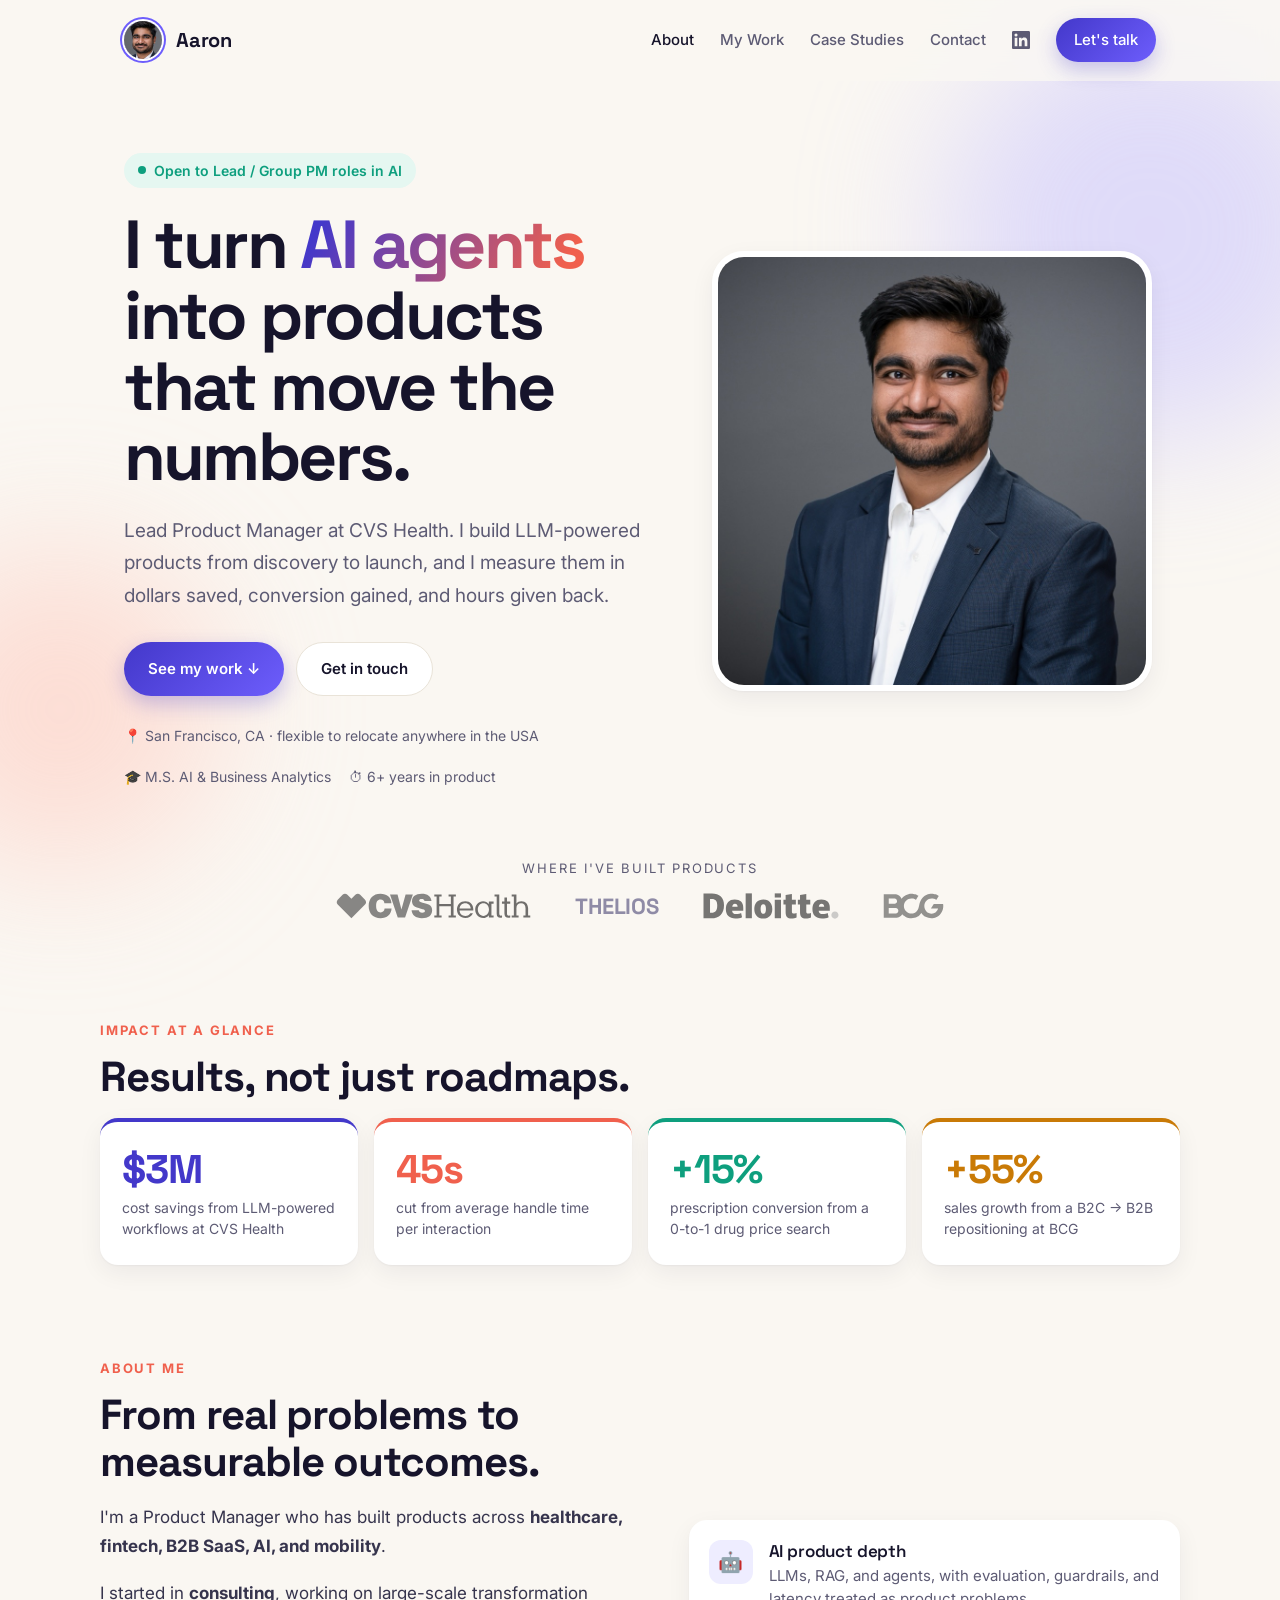
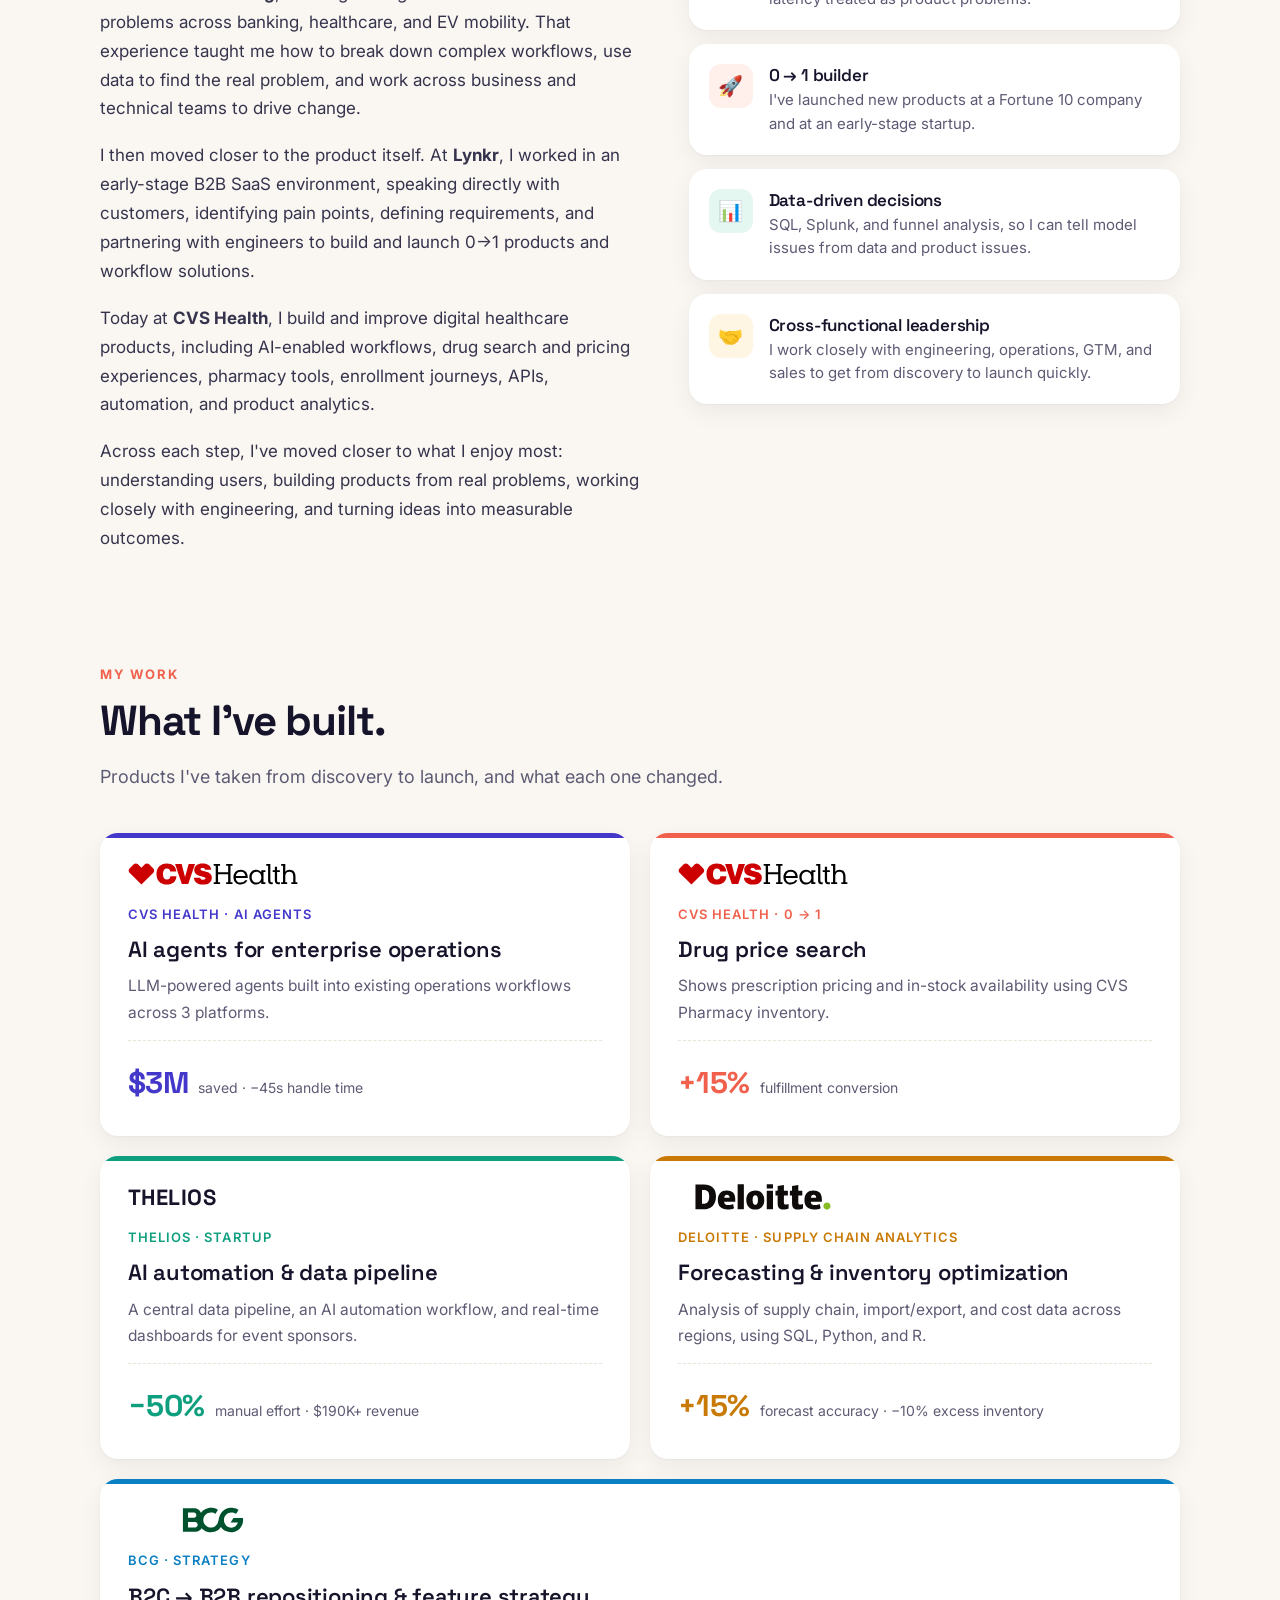
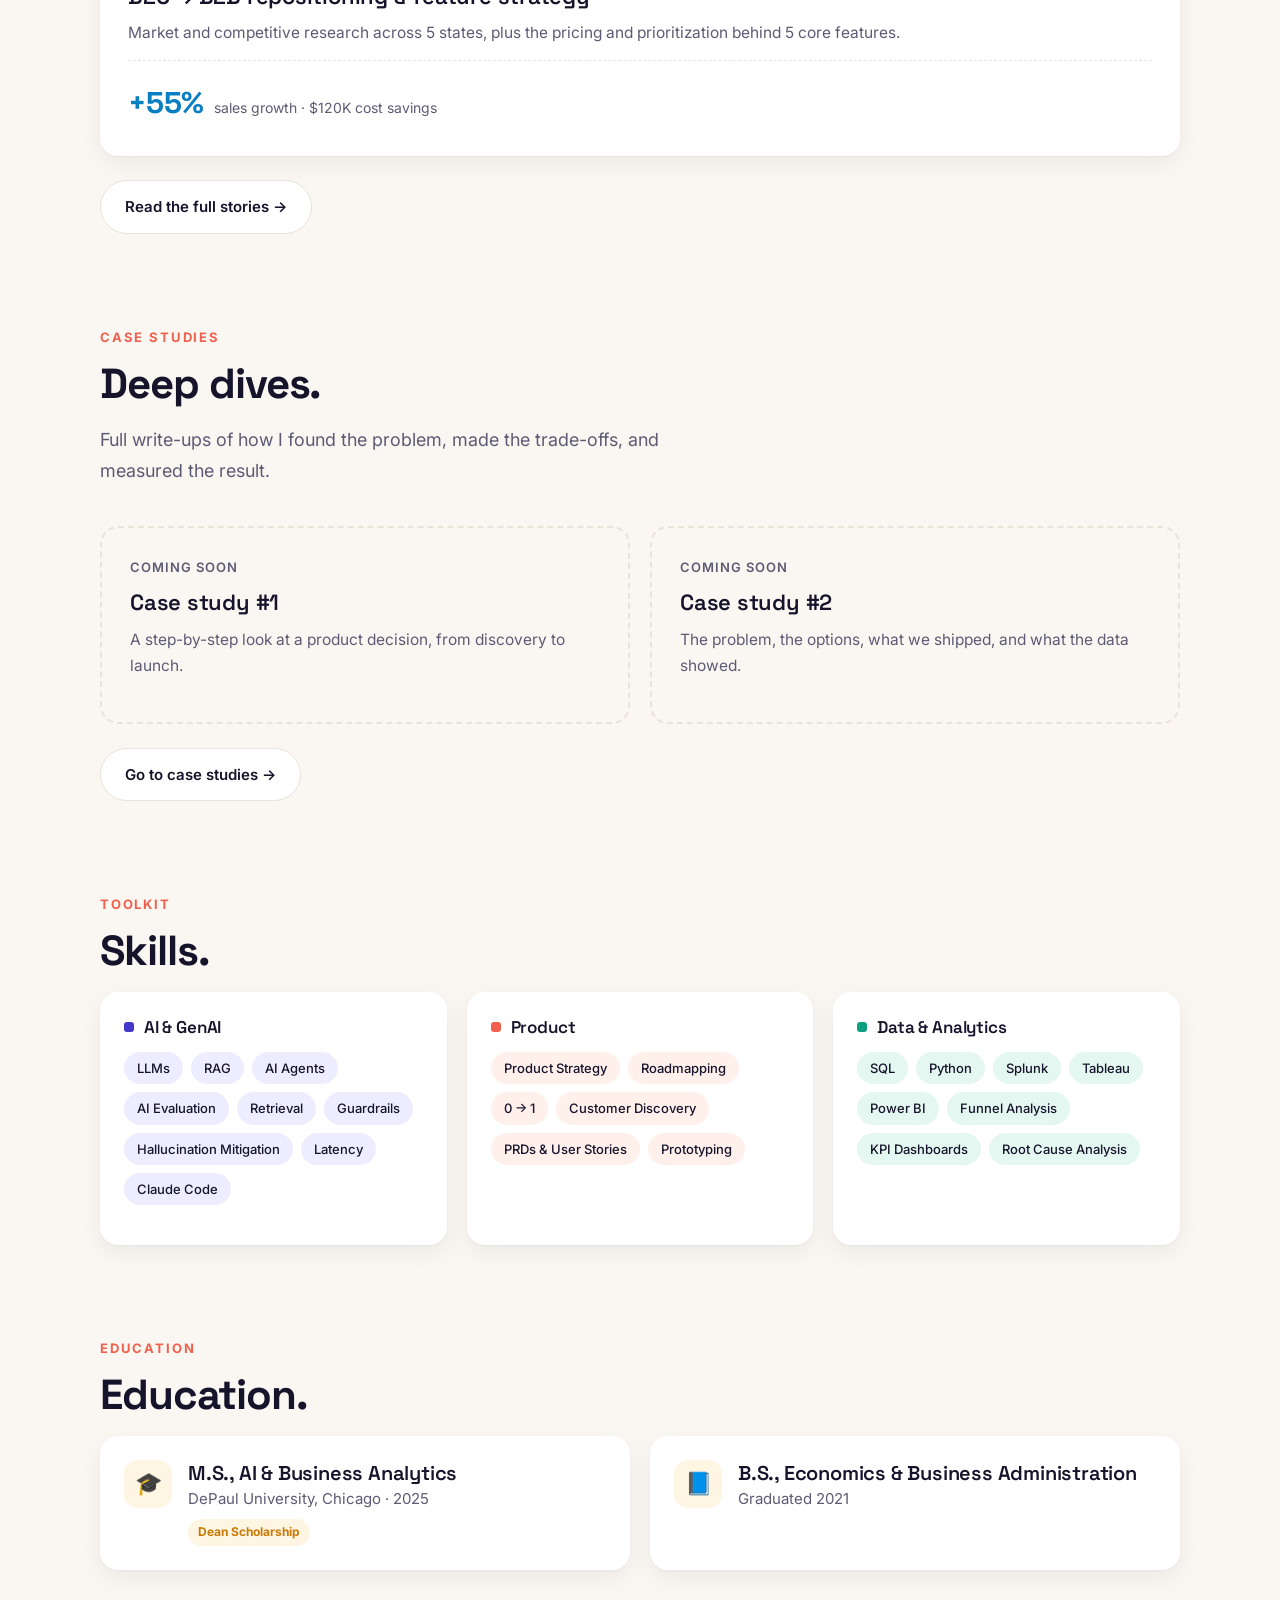
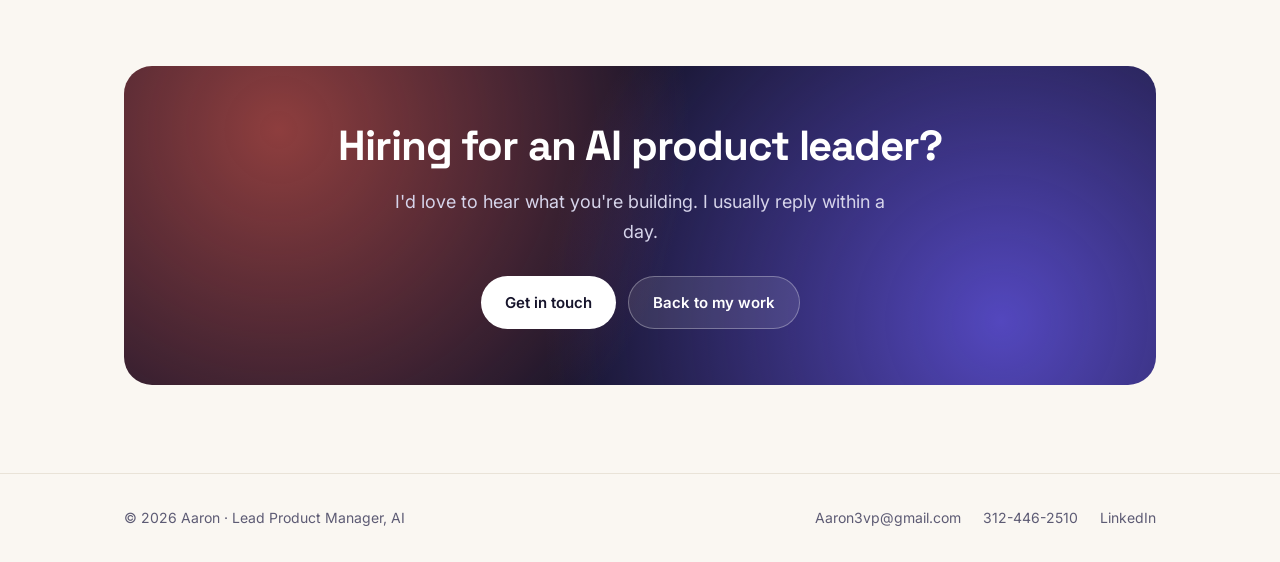
==== index.html @ fe3fab39 "Add product manager portfolio site Co-Authored-By: Claude Opus 5.5 <noreply@anthropic.com>" ====
<!doctype html>
<html lang="en">
<head>
  <meta charset="utf-8">
  <meta name="viewport" content="width=device-width, initial-scale=1">
  <title>Aaron — Lead Product Manager, AI</title>
  <meta name="description" content="Aaron — Lead Product Manager building AI agents and LLM-powered products. $3M saved, 0-to-1 launches across healthcare, fintech, B2B SaaS, AI, and mobility.">
  <link rel="preconnect" href="https://fonts.googleapis.com">
  <link href="https://fonts.googleapis.com/css2?family=Inter:wght@400;500;600;700&family=Space+Grotesk:wght@500;600;700&display=swap" rel="stylesheet">
  <link rel="stylesheet" href="style.css">
</head>
<body>
  <div id="header"></div>

  <main>
    <!-- Hero -->
    <section class="hero">
      <div class="wrap hero-grid">
        <div>
          <span class="badge"><span class="dot"></span>Open to Lead / Group PM roles in AI</span>
          <h1>I turn <span class="grad">AI agents</span> into products that move the numbers.</h1>
          <p class="sub">
            Lead Product Manager at CVS Health. I build LLM-powered products from discovery to launch,
            and I measure them in dollars saved, conversion gained, and hours given back.
          </p>
          <div class="hero-ctas">
            <a href="#work" class="btn btn-primary">See my work ↓</a>
            <a href="contact.html" class="btn btn-ghost">Get in touch</a>
          </div>
          <div class="hero-meta">
            <span>📍 San Francisco, CA · flexible to relocate anywhere in the USA</span>
            <span>🎓 M.S. AI &amp; Business Analytics</span>
            <span>⏱ 6+ years in product</span>
          </div>
        </div>
        <div class="portrait">
          <img src="headshot.jpg" alt="Portrait of Aaron">
        </div>
      </div>
    </section>

    <!-- Companies -->
    <div class="logos wrap reveal">
      <p>Where I've built products</p>
      <ul>
        <li><img src="logos/cvs.svg" alt="CVS Health"></li>
        <li class="logo-text">Thelios</li>
        <li><img src="logos/deloitte.svg" alt="Deloitte"></li>
        <li><img src="logos/bcg.svg" alt="BCG"></li>
      </ul>
    </div>

    <!-- Impact -->
    <section class="block wrap reveal" id="impact">
      <span class="eyebrow">Impact at a glance</span>
      <h2>Results, not just roadmaps.</h2>
      <div class="stats">
        <div class="stat c-indigo"><strong data-count="3" data-prefix="$" data-suffix="M">$3M</strong><span>cost savings from LLM-powered workflows at CVS Health</span></div>
        <div class="stat c-coral"><strong data-count="45" data-suffix="s">45s</strong><span>cut from average handle time per interaction</span></div>
        <div class="stat c-mint"><strong data-count="15" data-prefix="+" data-suffix="%">+15%</strong><span>prescription conversion from a 0-to-1 drug price search</span></div>
        <div class="stat c-amber"><strong data-count="55" data-prefix="+" data-suffix="%">+55%</strong><span>sales growth from a B2C → B2B repositioning at BCG</span></div>
      </div>
    </section>

    <!-- About -->
    <section class="block wrap reveal" id="about">
      <div class="about-grid">
        <div>
          <span class="eyebrow">About me</span>
          <h2>From real problems to measurable outcomes.</h2>
          <p>
            I'm a Product Manager who has built products across <b>healthcare, fintech, B2B SaaS, AI, and mobility</b>.
          </p>
          <p>
            I started in <b>consulting</b>, working on large-scale transformation problems across banking, healthcare,
            and EV mobility. That experience taught me how to break down complex workflows, use data to find the real
            problem, and work across business and technical teams to drive change.
          </p>
          <p>
            I then moved closer to the product itself. At <b>Lynkr</b>, I worked in an early-stage B2B SaaS environment,
            speaking directly with customers, identifying pain points, defining requirements, and partnering with engineers
            to build and launch 0→1 products and workflow solutions.
          </p>
          <p>
            Today at <b>CVS Health</b>, I build and improve digital healthcare products, including AI-enabled workflows,
            drug search and pricing experiences, pharmacy tools, enrollment journeys, APIs, automation, and product analytics.
          </p>
          <p>
            Across each step, I've moved closer to what I enjoy most: understanding users, building products from real
            problems, working closely with engineering, and turning ideas into measurable outcomes.
          </p>
        </div>
        <div class="strengths">
          <div class="strength" style="--s: var(--primary-soft)">
            <div class="ico">🤖</div>
            <div><h3>AI product depth</h3><p>LLMs, RAG, and agents, with evaluation, guardrails, and latency treated as product problems.</p></div>
          </div>
          <div class="strength" style="--s: var(--accent-soft)">
            <div class="ico">🚀</div>
            <div><h3>0 → 1 builder</h3><p>I've launched new products at a Fortune 10 company and at an early-stage startup.</p></div>
          </div>
          <div class="strength" style="--s: var(--mint-soft)">
            <div class="ico">📊</div>
            <div><h3>Data-driven decisions</h3><p>SQL, Splunk, and funnel analysis, so I can tell model issues from data and product issues.</p></div>
          </div>
          <div class="strength" style="--s: var(--amber-soft)">
            <div class="ico">🤝</div>
            <div><h3>Cross-functional leadership</h3><p>I work closely with engineering, operations, GTM, and sales to get from discovery to launch quickly.</p></div>
          </div>
        </div>
      </div>
    </section>

    <!-- My work -->
    <section class="block wrap" id="work">
      <div class="reveal">
        <span class="eyebrow">My work</span>
        <h2>What I've built.</h2>
        <p class="section-lead">Products I've taken from discovery to launch, and what each one changed.</p>
      </div>
      <div class="cases">
        <a href="projects.html#ai-agents" class="case reveal c-indigo" style="text-decoration:none">
          <img class="case-logo" src="logos/cvs.svg" alt="CVS Health logo">
          <div class="meta">CVS Health · AI Agents</div>
          <h3>AI agents for enterprise operations</h3>
          <p>LLM-powered agents built into existing operations workflows across 3 platforms.</p>
          <div class="result"><strong>$3M</strong><span>saved · −45s handle time</span></div>
        </a>
        <a href="projects.html#drug-price-search" class="case reveal c-coral" style="text-decoration:none">
          <img class="case-logo" src="logos/cvs.svg" alt="CVS Health logo">
          <div class="meta">CVS Health · 0 → 1</div>
          <h3>Drug price search</h3>
          <p>Shows prescription pricing and in-stock availability using CVS Pharmacy inventory.</p>
          <div class="result"><strong>+15%</strong><span>fulfillment conversion</span></div>
        </a>
        <a href="projects.html#thelios" class="case reveal c-mint" style="text-decoration:none">
          <span class="case-logo logo-text">Thelios</span>
          <div class="meta">Thelios · Startup</div>
          <h3>AI automation &amp; data pipeline</h3>
          <p>A central data pipeline, an AI automation workflow, and real-time dashboards for event sponsors.</p>
          <div class="result"><strong>−50%</strong><span>manual effort · $190K+ revenue</span></div>
        </a>
        <a href="projects.html#deloitte" class="case reveal c-amber" style="text-decoration:none">
          <img class="case-logo" src="logos/deloitte.svg" alt="Deloitte logo">
          <div class="meta">Deloitte · Supply Chain Analytics</div>
          <h3>Forecasting &amp; inventory optimization</h3>
          <p>Analysis of supply chain, import/export, and cost data across regions, using SQL, Python, and R.</p>
          <div class="result"><strong>+15%</strong><span>forecast accuracy · −10% excess inventory</span></div>
        </a>
        <a href="projects.html#bcg" class="case reveal c-sky" style="text-decoration:none">
          <img class="case-logo" src="logos/bcg.svg" alt="BCG logo">
          <div class="meta">BCG · Strategy</div>
          <h3>B2C → B2B repositioning &amp; feature strategy</h3>
          <p>Market and competitive research across 5 states, plus the pricing and prioritization behind 5 core features.</p>
          <div class="result"><strong>+55%</strong><span>sales growth · $120K cost savings</span></div>
        </a>
      </div>
      <p style="margin-top:24px" class="reveal"><a href="projects.html" class="btn btn-ghost">Read the full stories →</a></p>
    </section>

    <!-- Case studies -->
    <section class="block wrap" id="case-studies">
      <div class="reveal">
        <span class="eyebrow">Case studies</span>
        <h2>Deep dives.</h2>
        <p class="section-lead">Full write-ups of how I found the problem, made the trade-offs, and measured the result.</p>
      </div>
      <div class="cases">
        <div class="case soon reveal"><div class="meta">Coming soon</div><h3>Case study #1</h3><p>A step-by-step look at a product decision, from discovery to launch.</p></div>
        <div class="case soon reveal"><div class="meta">Coming soon</div><h3>Case study #2</h3><p>The problem, the options, what we shipped, and what the data showed.</p></div>
      </div>
      <p style="margin-top:24px" class="reveal"><a href="case-studies.html" class="btn btn-ghost">Go to case studies →</a></p>
    </section>

    <!-- Skills -->
    <section class="block wrap reveal" id="skills">
      <span class="eyebrow">Toolkit</span>
      <h2>Skills.</h2>
      <div class="skills">
        <div class="skill-group" style="--c: var(--primary); --s: var(--primary-soft)">
          <h3><span class="pip"></span>AI &amp; GenAI</h3>
          <div class="tags">
            <span class="tag">LLMs</span><span class="tag">RAG</span><span class="tag">AI Agents</span>
            <span class="tag">AI Evaluation</span><span class="tag">Retrieval</span><span class="tag">Guardrails</span>
            <span class="tag">Hallucination Mitigation</span><span class="tag">Latency</span><span class="tag">Claude Code</span>
          </div>
        </div>
        <div class="skill-group" style="--c: var(--accent); --s: var(--accent-soft)">
          <h3><span class="pip"></span>Product</h3>
          <div class="tags">
            <span class="tag">Product Strategy</span><span class="tag">Roadmapping</span><span class="tag">0 → 1</span>
            <span class="tag">Customer Discovery</span><span class="tag">PRDs &amp; User Stories</span><span class="tag">Prototyping</span>
          </div>
        </div>
        <div class="skill-group" style="--c: var(--mint); --s: var(--mint-soft)">
          <h3><span class="pip"></span>Data &amp; Analytics</h3>
          <div class="tags">
            <span class="tag">SQL</span><span class="tag">Python</span><span class="tag">Splunk</span>
            <span class="tag">Tableau</span><span class="tag">Power BI</span><span class="tag">Funnel Analysis</span>
            <span class="tag">KPI Dashboards</span><span class="tag">Root Cause Analysis</span>
          </div>
        </div>
      </div>
    </section>

    <!-- Education -->
    <section class="block wrap reveal" id="education">
      <span class="eyebrow">Education</span>
      <h2>Education.</h2>
      <div class="edu">
        <div class="edu-card">
          <div class="ico">🎓</div>
          <div>
            <h3>M.S., AI &amp; Business Analytics</h3>
            <p>DePaul University, Chicago · 2025</p>
            <span class="pill">Dean Scholarship</span>
          </div>
        </div>
        <div class="edu-card">
          <div class="ico">📘</div>
          <div>
            <h3>B.S., Economics &amp; Business Administration</h3>
            <p>Graduated 2021</p>
          </div>
        </div>
      </div>
    </section>

    <!-- CTA -->
    <div class="wrap reveal">
      <div class="cta">
        <h2>Hiring for an AI product leader?</h2>
        <p>I'd love to hear what you're building. I usually reply within a day.</p>
        <div class="hero-ctas">
          <a href="contact.html" class="btn btn-primary">Get in touch</a>
          <a href="#work" class="btn btn-ghost">Back to my work</a>
        </div>
      </div>
    </div>
  </main>

  <div id="footer"></div>
  <script src="script.js"></script>
</body>
</html>
---- style.css ----
:root {
  --bg: #faf7f2;
  --surface: #ffffff;
  --ink: #16142b;
  --muted: #5d5b74;
  --line: #e9e3d8;
  --primary: #4338ca;
  --primary-2: #6d5dfc;
  --primary-soft: #eeedff;
  --accent: #f0604d;
  --accent-soft: #fff0ec;
  --mint: #0e9f7e;
  --mint-soft: #e5f7f1;
  --amber: #c97a06;
  --amber-soft: #fff5e3;
  --sky: #0a7fc2;
  --sky-soft: #e5f3fc;
  --radius: 18px;
  --shadow: 0 1px 2px rgba(22, 20, 43, 0.04), 0 8px 24px rgba(22, 20, 43, 0.06);
  --max: 1080px;
}

* { box-sizing: border-box; margin: 0; padding: 0; }
html { scroll-behavior: smooth; scroll-padding-top: 90px; }

body {
  background: var(--bg);
  color: var(--ink);
  font-family: "Inter", -apple-system, BlinkMacSystemFont, "Helvetica Neue", Arial, sans-serif;
  font-size: 17px;
  line-height: 1.7;
  -webkit-font-smoothing: antialiased;
  overflow-x: hidden;
}

a { color: inherit; }
h1, h2, h3, .logo, .stat strong { font-family: "Space Grotesk", "Inter", sans-serif; }
.wrap { max-width: var(--max); margin: 0 auto; padding: 0 24px; }

/* ---------- Header ---------- */
.site-header {
  position: sticky; top: 0; z-index: 50;
  background: rgba(250, 247, 242, 0.85);
  backdrop-filter: saturate(160%) blur(12px);
  -webkit-backdrop-filter: saturate(160%) blur(12px);
  border-bottom: 1px solid transparent;
  transition: border-color 0.2s;
}
.site-header.scrolled { border-bottom-color: var(--line); }
.header-inner {
  display: flex; align-items: center; justify-content: space-between;
  max-width: var(--max); margin: 0 auto; padding: 18px 24px;
}
.logo {
  display: inline-flex; align-items: center; gap: 14px;
  font-weight: 700; font-size: 20px; text-decoration: none; letter-spacing: -0.01em;
}
.logo-mark {
  width: 34px; height: 34px; border-radius: 10px;
  display: grid; place-items: center;
  background: linear-gradient(135deg, var(--primary), var(--accent));
  color: #fff; font-size: 17px;
}

.logo-avatar {
  width: 38px; height: 38px; border-radius: 50%; object-fit: cover; display: block;
  box-shadow: 0 0 0 2px var(--surface), 0 0 0 4px var(--primary-2);
}
.nav { display: flex; align-items: center; gap: 26px; }
.nav a { text-decoration: none; font-size: 15px; font-weight: 500; color: var(--muted); transition: color 0.15s; }
.nav a:hover, .nav a.active { color: var(--ink); }
.nav .icon-link { display: inline-flex; }
.nav .icon-link svg { width: 18px; height: 18px; fill: currentColor; }

.menu-toggle { display: none; background: none; border: 0; cursor: pointer; font: inherit; font-weight: 500; color: var(--ink); }

/* ---------- Buttons ---------- */
.btn {
  display: inline-flex; align-items: center; gap: 8px;
  padding: 13px 24px; border-radius: 999px;
  font: inherit; font-size: 15px; font-weight: 600;
  text-decoration: none; border: 0; cursor: pointer;
  transition: transform 0.15s, box-shadow 0.15s, background 0.15s;
}
.btn:hover { transform: translateY(-2px); }
.btn-primary {
  background: linear-gradient(135deg, var(--primary), var(--primary-2));
  color: #fff !important;
  box-shadow: 0 8px 20px rgba(67, 56, 202, 0.28);
}
.btn-primary:hover { box-shadow: 0 12px 28px rgba(67, 56, 202, 0.36); }
.btn-ghost { background: var(--surface); color: var(--ink); border: 1px solid var(--line); }
.btn-ghost:hover { border-color: var(--ink); }
.btn-sm { padding: 9px 18px; font-size: 14px; }
.btn svg { width: 16px; height: 16px; fill: currentColor; }

/* ---------- Hero ---------- */
.hero { position: relative; padding: 72px 0 40px; }
.hero::before, .hero::after {
  content: ""; position: absolute; border-radius: 50%; filter: blur(70px); z-index: -1; opacity: 0.55;
}
.hero::before { width: 420px; height: 420px; background: #c9c4ff; top: -60px; right: -80px; }
.hero::after { width: 320px; height: 320px; background: #ffc9bd; bottom: -40px; left: -100px; }

.hero-grid { display: grid; grid-template-columns: 1.2fr 1fr; gap: 48px; align-items: center; }

.badge {
  display: inline-flex; align-items: center; gap: 8px;
  background: var(--mint-soft); color: var(--mint);
  font-size: 14px; font-weight: 600;
  padding: 6px 14px; border-radius: 999px; margin-bottom: 22px;
}
.badge .dot { width: 8px; height: 8px; border-radius: 50%; background: var(--mint); animation: pulse 2s infinite; }
@keyframes pulse {
  0% { box-shadow: 0 0 0 0 rgba(14, 159, 126, 0.5); }
  70% { box-shadow: 0 0 0 8px rgba(14, 159, 126, 0); }
  100% { box-shadow: 0 0 0 0 rgba(14, 159, 126, 0); }
}

.hero h1 {
  font-size: clamp(40px, 6.2vw, 68px);
  line-height: 1.04; letter-spacing: -0.035em; font-weight: 700;
  margin-bottom: 22px;
}
.grad {
  background: linear-gradient(120deg, var(--primary) 10%, var(--accent) 90%);
  -webkit-background-clip: text; background-clip: text; color: transparent;
}
.hero .sub { font-size: 19px; color: var(--muted); max-width: 560px; margin-bottom: 30px; }
.hero-ctas { display: flex; flex-wrap: wrap; gap: 12px; }
.hero-meta { display: flex; flex-wrap: wrap; gap: 18px; margin-top: 28px; font-size: 14px; color: var(--muted); }
.hero-meta span { display: inline-flex; align-items: center; gap: 6px; }

.portrait { position: relative; justify-self: center; }
.portrait img {
  width: min(440px, 86vw); aspect-ratio: 1; border-radius: 32px; object-fit: cover;
  display: block; box-shadow: var(--shadow);
  border: 6px solid var(--surface);
}

/* ---------- Logos strip ---------- */
.logos { padding: 28px 0 8px; text-align: center; }
.logos p { font-size: 13px; text-transform: uppercase; letter-spacing: 0.14em; color: var(--muted); margin-bottom: 14px; }
.logos ul { list-style: none; display: flex; flex-wrap: wrap; justify-content: center; gap: 12px 44px; }
.logos ul { align-items: center; }
.logos img { height: 26px; width: auto; display: block; filter: grayscale(1); opacity: 0.55; transition: filter 0.2s, opacity 0.2s; }
.logos img:hover { filter: none; opacity: 1; }
.logos li { font-family: "Space Grotesk", sans-serif; font-weight: 700; font-size: 22px; color: #8f8ba6; letter-spacing: -0.01em; }

/* ---------- Sections ---------- */
section.block { padding: 88px 0 0; }
.eyebrow {
  display: inline-block; font-size: 13px; font-weight: 700; letter-spacing: 0.14em; text-transform: uppercase;
  color: var(--accent); margin-bottom: 12px;
}
h2 { font-size: clamp(30px, 4vw, 42px); line-height: 1.12; letter-spacing: -0.025em; font-weight: 700; margin-bottom: 18px; }
.section-lead { color: var(--muted); font-size: 18px; max-width: 640px; margin-bottom: 40px; }
h3 { font-size: 20px; font-weight: 600; letter-spacing: -0.01em; line-height: 1.3; }

/* ---------- Stats ---------- */
.stats { display: grid; grid-template-columns: repeat(4, 1fr); gap: 16px; }
.stat {
  background: var(--surface); border-radius: var(--radius); padding: 26px 22px;
  box-shadow: var(--shadow); border-top: 4px solid var(--c, var(--primary));
}
.stat strong { display: block; font-size: 40px; font-weight: 700; letter-spacing: -0.03em; line-height: 1.1; color: var(--c, var(--primary)); }
.stat span { font-size: 14px; color: var(--muted); display: block; margin-top: 6px; line-height: 1.45; }
.c-indigo { --c: var(--primary); }
.c-coral { --c: var(--accent); }
.c-mint { --c: var(--mint); }
.c-amber { --c: var(--amber); }
.c-sky { --c: var(--sky); }

/* ---------- About / strengths ---------- */
.about-grid { display: grid; grid-template-columns: 1.1fr 1fr; gap: 48px; }
.about-grid p { margin-bottom: 18px; color: #36344d; }
.strengths { display: grid; gap: 14px; align-content: center; }
.strength {
  display: flex; gap: 16px; align-items: flex-start;
  background: var(--surface); border-radius: var(--radius); padding: 20px; box-shadow: var(--shadow);
}
.strength .ico {
  flex: none; width: 44px; height: 44px; border-radius: 12px; display: grid; place-items: center; font-size: 20px;
  background: var(--s, var(--primary-soft));
}
.strength h3 { font-size: 17px; margin-bottom: 2px; }
.strength p { margin: 0; font-size: 15px; color: var(--muted); line-height: 1.55; }

/* ---------- Experience ---------- */
.timeline { position: relative; list-style: none; padding-left: 32px; }
.timeline::before {
  content: ""; position: absolute; left: 7px; top: 8px; bottom: 8px; width: 2px;
  background: linear-gradient(var(--primary), var(--accent));
  border-radius: 2px;
}
.job { position: relative; margin-bottom: 20px; }
.job::before {
  content: ""; position: absolute; left: -32px; top: 28px;
  width: 16px; height: 16px; border-radius: 50%;
  background: var(--surface); border: 4px solid var(--primary);
}
.job.current::before { border-color: var(--accent); }
.job-card { background: var(--surface); border-radius: var(--radius); padding: 24px 26px; box-shadow: var(--shadow); }
.job-head { display: flex; flex-wrap: wrap; justify-content: space-between; gap: 6px 16px; align-items: baseline; }
.job-co { color: var(--primary); font-weight: 600; }
.when { font-size: 14px; color: var(--muted); font-weight: 500; }
.job ul { margin: 14px 0 0 18px; color: #36344d; font-size: 15.5px; }
.job li { margin-bottom: 6px; }
.job li b { color: var(--ink); }

/* ---------- Cards / case studies ---------- */
.cases { display: grid; grid-template-columns: repeat(2, 1fr); gap: 20px; }
.case {
  position: relative; overflow: hidden;
  background: var(--surface); border-radius: var(--radius); padding: 28px;
  box-shadow: var(--shadow); transition: transform 0.2s, box-shadow 0.2s;
  display: flex; flex-direction: column;
}
.case:last-child:nth-child(odd) { grid-column: 1 / -1; }
.case:hover { transform: translateY(-4px); box-shadow: 0 16px 40px rgba(22, 20, 43, 0.1); }
.case::before {
  content: ""; position: absolute; inset: 0 0 auto 0; height: 5px;
  background: var(--c, var(--primary));
}
.case-logo { display: block; height: 26px; width: auto; max-width: 170px; margin-bottom: 16px; }
.logo-text {
  font-family: "Space Grotesk", sans-serif; font-weight: 700; font-size: 22px; line-height: 26px;
  letter-spacing: 0.02em; text-transform: uppercase; color: var(--ink);
}
.case.soon { border: 2px dashed var(--line); box-shadow: none; background: transparent; }
.case.soon::before { display: none; }
.case.soon:hover { transform: none; box-shadow: none; }
.case.soon .meta { color: var(--muted); }
.case .meta { font-size: 13px; font-weight: 600; color: var(--c, var(--primary)); text-transform: uppercase; letter-spacing: 0.08em; margin-bottom: 10px; }
.case h3 { margin-bottom: 10px; font-size: 22px; }
.case p { color: var(--muted); font-size: 15.5px; margin-bottom: 14px; }
.case .result {
  margin-top: auto; display: flex; align-items: baseline; gap: 10px;
  padding-top: 16px; border-top: 1px dashed var(--line);
}
.case .result strong { font-family: "Space Grotesk", sans-serif; font-size: 30px; font-weight: 700; color: var(--c, var(--primary)); letter-spacing: -0.02em; }
.case .result span { font-size: 14px; color: var(--muted); }
.case dl { display: grid; gap: 10px; margin-bottom: 16px; font-size: 15px; }
.case dt { font-weight: 600; font-size: 13px; text-transform: uppercase; letter-spacing: 0.08em; color: var(--ink); }
.case dd { color: var(--muted); }

.tags { display: flex; flex-wrap: wrap; gap: 8px; margin-bottom: 16px; }
.tag { font-size: 13px; font-weight: 500; padding: 4px 12px; border-radius: 999px; background: var(--bg); border: 1px solid var(--line); }

/* ---------- Skills ---------- */
.skills { display: grid; grid-template-columns: repeat(3, 1fr); gap: 20px; }
.skill-group { background: var(--surface); border-radius: var(--radius); padding: 24px; box-shadow: var(--shadow); }
.skill-group h3 { font-size: 17px; margin-bottom: 14px; display: flex; align-items: center; gap: 10px; }
.skill-group h3 .pip { width: 10px; height: 10px; border-radius: 3px; background: var(--c); }
.skill-group .tag { background: var(--s); border-color: transparent; color: var(--ink); }

/* ---------- Education ---------- */
.edu { display: grid; grid-template-columns: repeat(2, 1fr); gap: 20px; }
.edu-card { background: var(--surface); border-radius: var(--radius); padding: 24px; box-shadow: var(--shadow); display: flex; gap: 16px; }
.edu-card .ico { flex: none; width: 48px; height: 48px; border-radius: 14px; background: var(--amber-soft); display: grid; place-items: center; font-size: 22px; }
.edu-card p { margin: 0; color: var(--muted); font-size: 15px; }
.pill { display: inline-block; margin-top: 8px; font-size: 12px; font-weight: 700; padding: 3px 10px; border-radius: 999px; background: var(--amber-soft); color: var(--amber); }

/* ---------- CTA ---------- */
.cta {
  margin: 96px 0 0; border-radius: 28px; padding: 56px 40px; text-align: center; color: #fff;
  background:
    radial-gradient(circle at 15% 20%, rgba(240, 96, 77, 0.55), transparent 45%),
    radial-gradient(circle at 85% 80%, rgba(109, 93, 252, 0.7), transparent 50%),
    var(--ink);
}
.cta h2 { color: #fff; }
.cta p { color: #d6d4ea; max-width: 520px; margin: 0 auto 28px; font-size: 18px; }
.cta .btn-ghost { background: rgba(255,255,255,0.1); color: #fff; border-color: rgba(255,255,255,0.3); }
.cta .btn-ghost:hover { border-color: #fff; }
.cta .hero-ctas { justify-content: center; }
.cta .btn-primary { background: #fff; color: var(--ink) !important; box-shadow: none; }

/* ---------- Page header (inner pages) ---------- */
.page-head { padding: 64px 0 8px; text-align: center; }
.page-head h1 { font-size: clamp(38px, 5.5vw, 56px); letter-spacing: -0.03em; line-height: 1.08; margin-bottom: 14px; }
.page-head p { color: var(--muted); font-size: 18px; max-width: 620px; margin: 0 auto; }

/* ---------- Contact ---------- */
.contact-grid { display: grid; grid-template-columns: 1fr 1.3fr; gap: 28px; margin-top: 48px; }
.contact-list { display: grid; gap: 14px; align-content: start; }
.contact-item {
  display: flex; gap: 14px; align-items: center; text-decoration: none;
  background: var(--surface); border-radius: var(--radius); padding: 18px 20px; box-shadow: var(--shadow);
  transition: transform 0.15s;
}
a.contact-item:hover { transform: translateX(4px); }
.contact-item .ico { width: 42px; height: 42px; border-radius: 12px; display: grid; place-items: center; background: var(--s); flex: none; }
.contact-item .ico svg { width: 18px; height: 18px; fill: var(--c); }
.contact-item small { display: block; color: var(--muted); font-size: 13px; }
.contact-item span { font-weight: 600; font-size: 15px; }
form { background: var(--surface); border-radius: var(--radius); padding: 28px; box-shadow: var(--shadow); display: grid; gap: 16px; }
label { font-size: 14px; font-weight: 600; display: grid; gap: 6px; }
input, textarea {
  font: inherit; font-size: 16px; font-weight: 400; padding: 12px 14px;
  border: 1px solid var(--line); border-radius: 12px; background: var(--bg); color: var(--ink);
  transition: border-color 0.15s, box-shadow 0.15s;
}
input:focus, textarea:focus { outline: none; border-color: var(--primary); box-shadow: 0 0 0 4px var(--primary-soft); }
textarea { min-height: 150px; resize: vertical; }
.form-note { font-size: 14px; color: var(--mint); font-weight: 600; }

/* ---------- Footer ---------- */
.site-footer { margin-top: 88px; border-top: 1px solid var(--line); }
.footer-inner {
  max-width: var(--max); margin: 0 auto; padding: 32px 24px;
  display: flex; justify-content: space-between; align-items: center; flex-wrap: wrap; gap: 16px;
  font-size: 14px; color: var(--muted);
}
.footer-inner a { text-decoration: none; }
.footer-inner a:hover { color: var(--ink); }
.footer-links { display: flex; gap: 22px; }

/* ---------- Reveal on scroll ---------- */
.reveal { opacity: 0; transform: translateY(18px); transition: opacity 0.6s ease, transform 0.6s ease; }
.reveal.in { opacity: 1; transform: none; }
@media (prefers-reduced-motion: reduce) {
  .reveal { opacity: 1; transform: none; transition: none; }
  .badge .dot { animation: none; }
}

/* ---------- Responsive ---------- */
@media (max-width: 900px) {
  .hero-grid, .about-grid, .contact-grid { grid-template-columns: 1fr; }
  .portrait { order: -1; }
  .stats { grid-template-columns: repeat(2, 1fr); }
  .cases, .skills, .edu { grid-template-columns: 1fr; }
}
@media (max-width: 760px) {
  .menu-toggle { display: block; }
  .nav {
    display: none; position: absolute; top: 100%; left: 0; right: 0;
    flex-direction: column; align-items: flex-start; gap: 18px;
    background: var(--bg); padding: 20px 24px 28px; border-bottom: 1px solid var(--line);
  }
  .nav.open { display: flex; }
  .nav a { font-size: 19px; }
  .hero { padding-top: 40px; }
  .cta { padding: 44px 22px; }
  body { font-size: 16px; }
}
@media (max-width: 460px) {
  .stats { grid-template-columns: 1fr; }
}
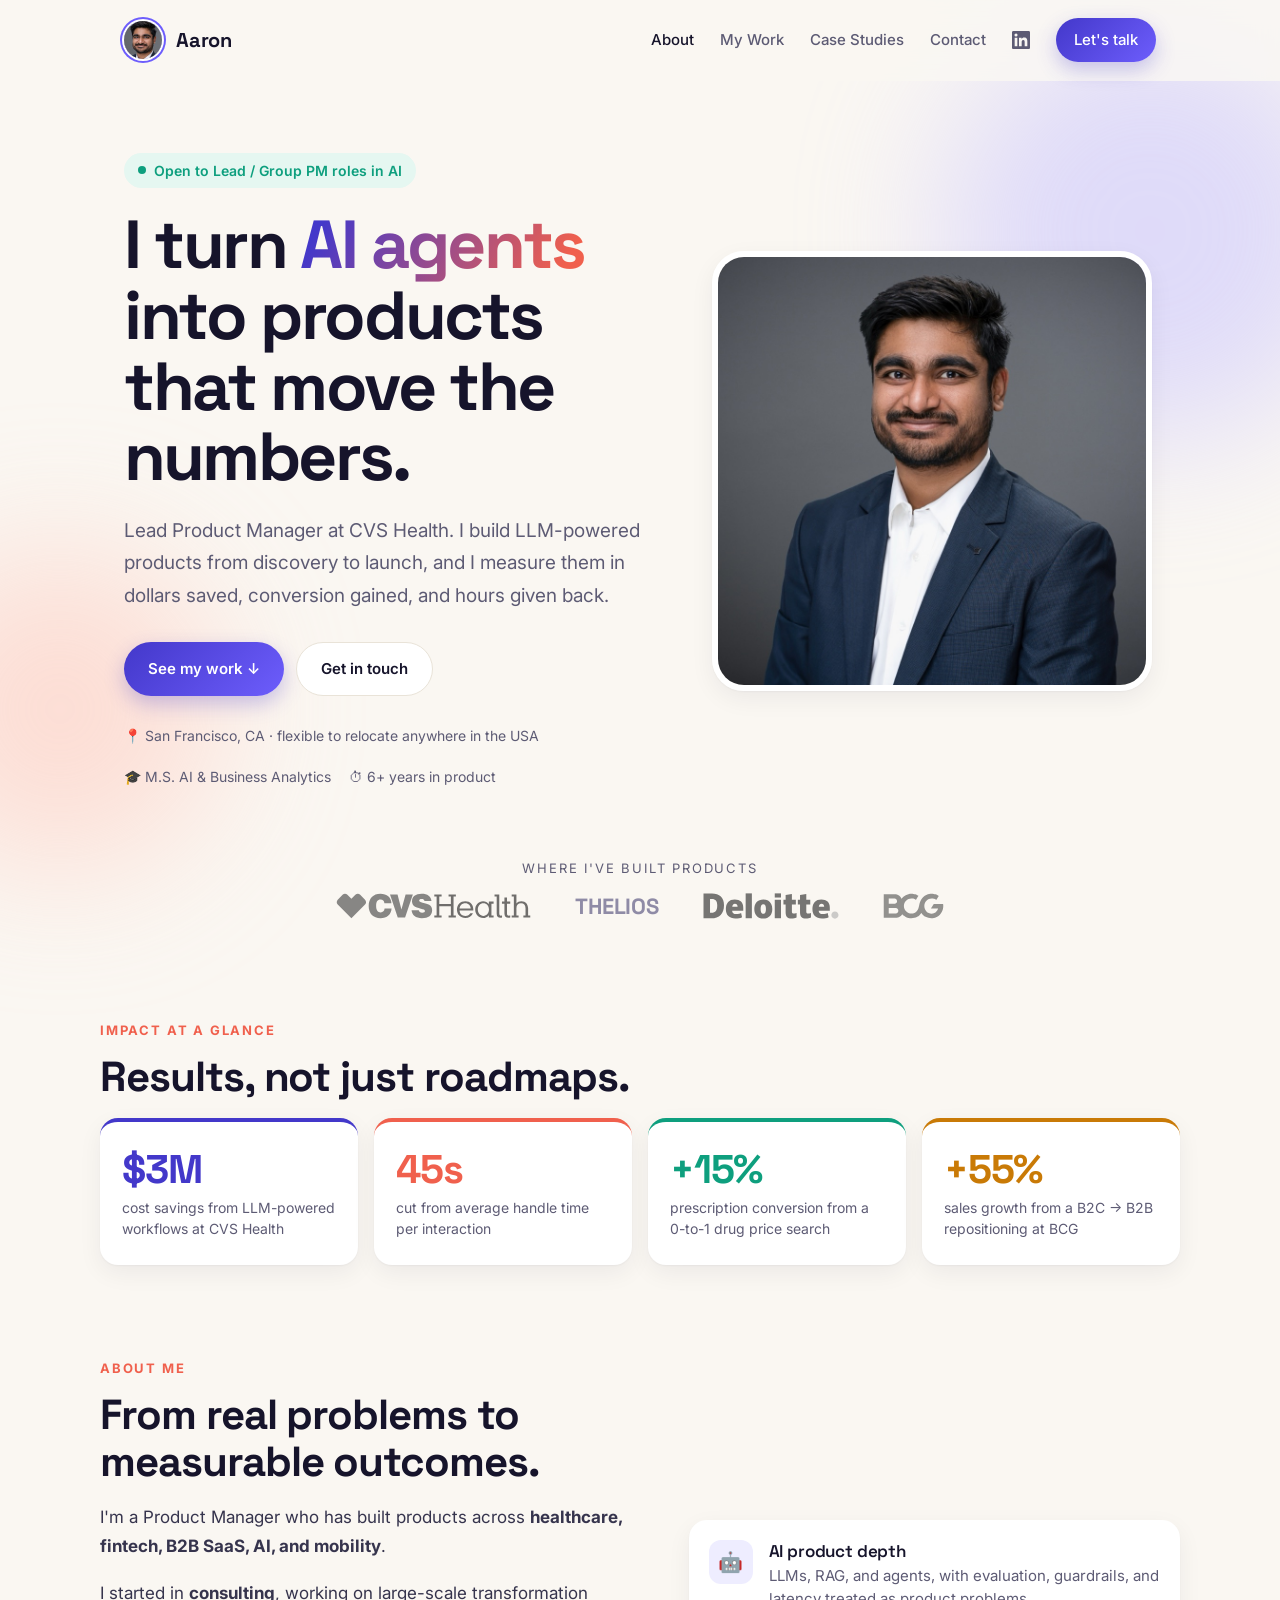
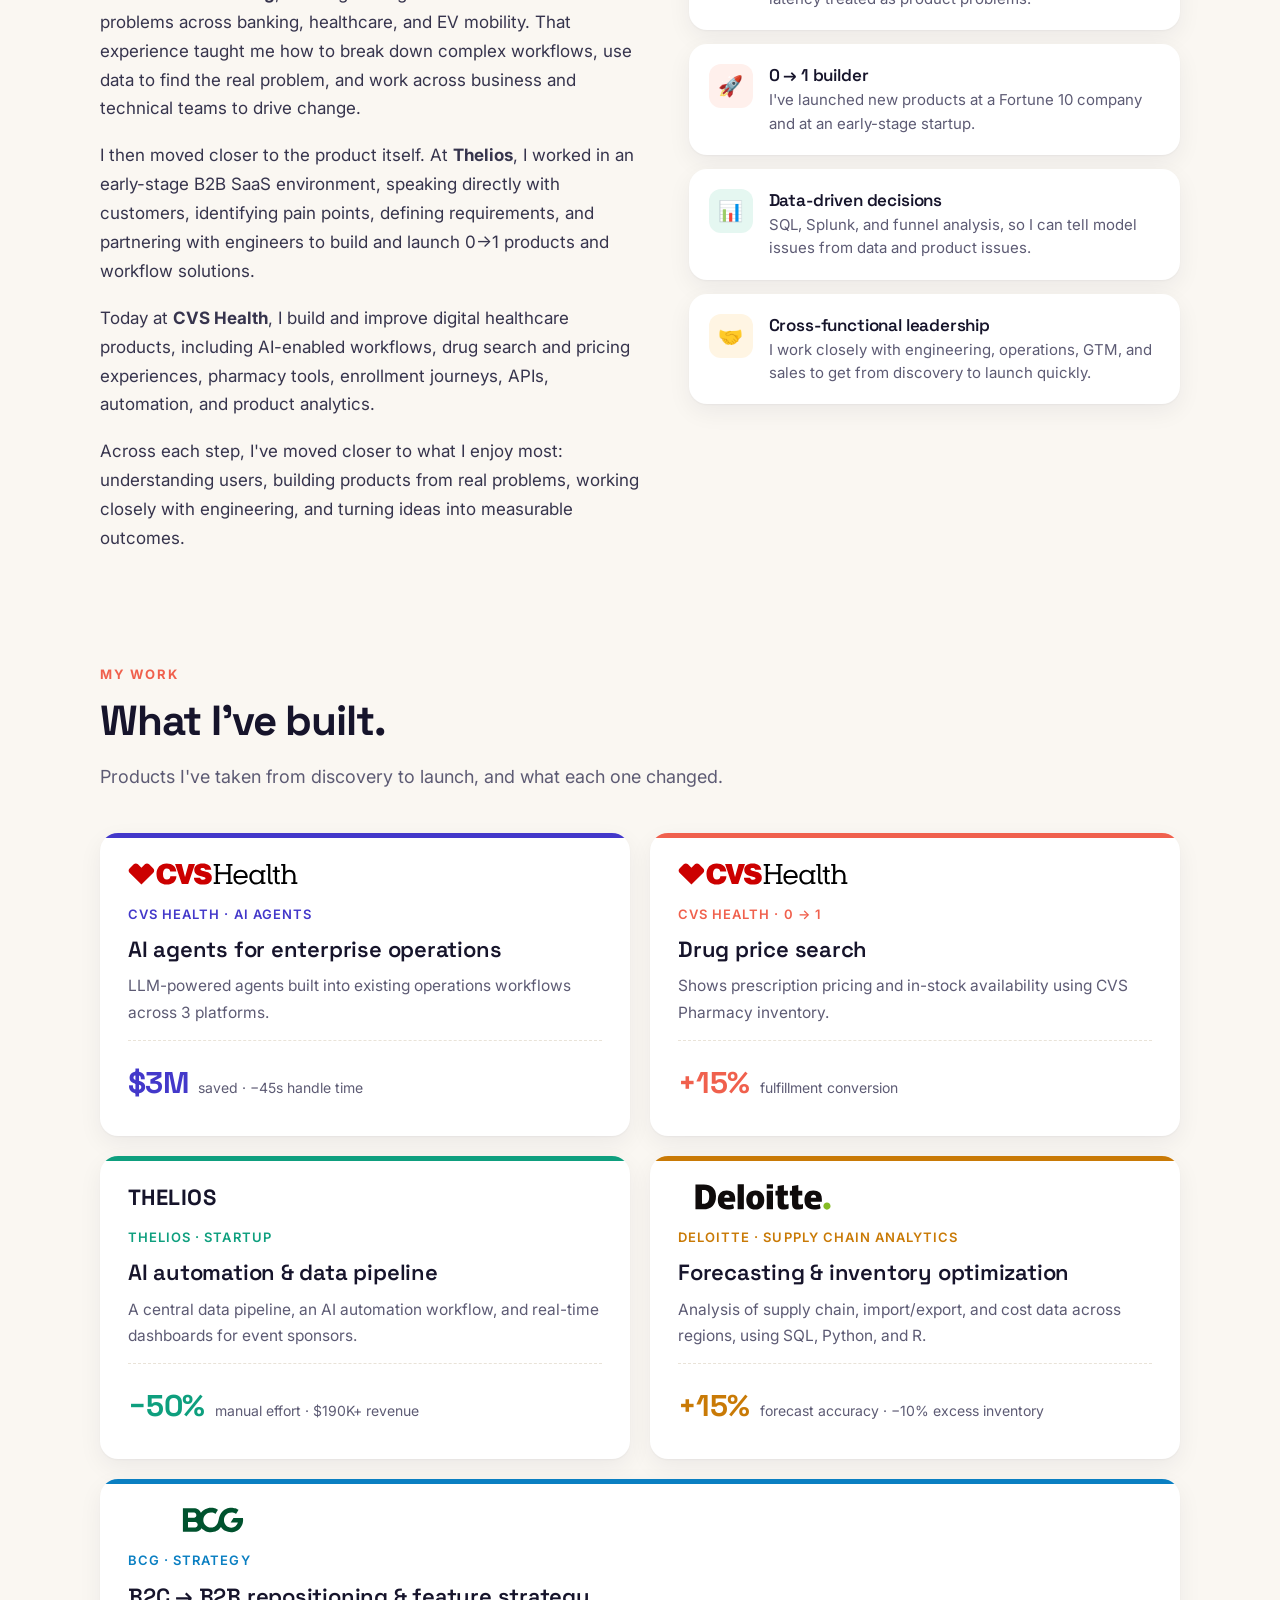
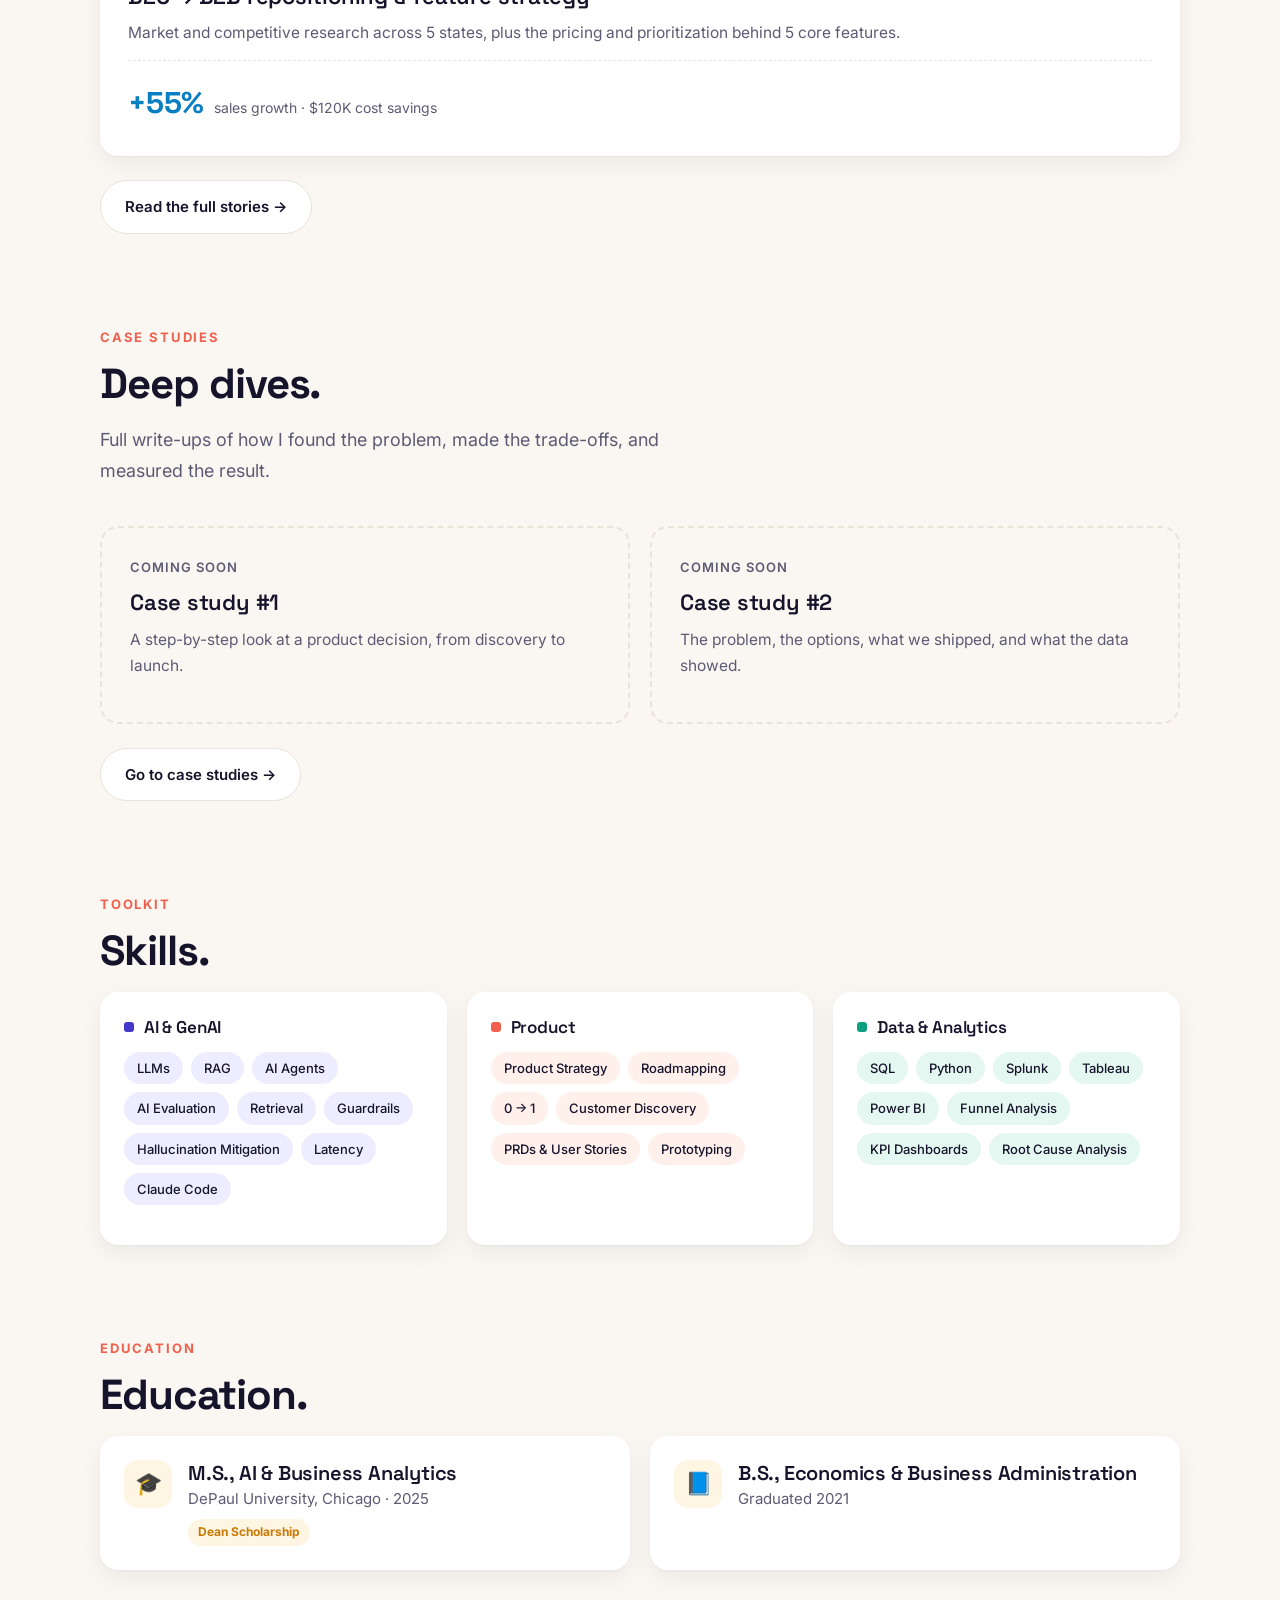
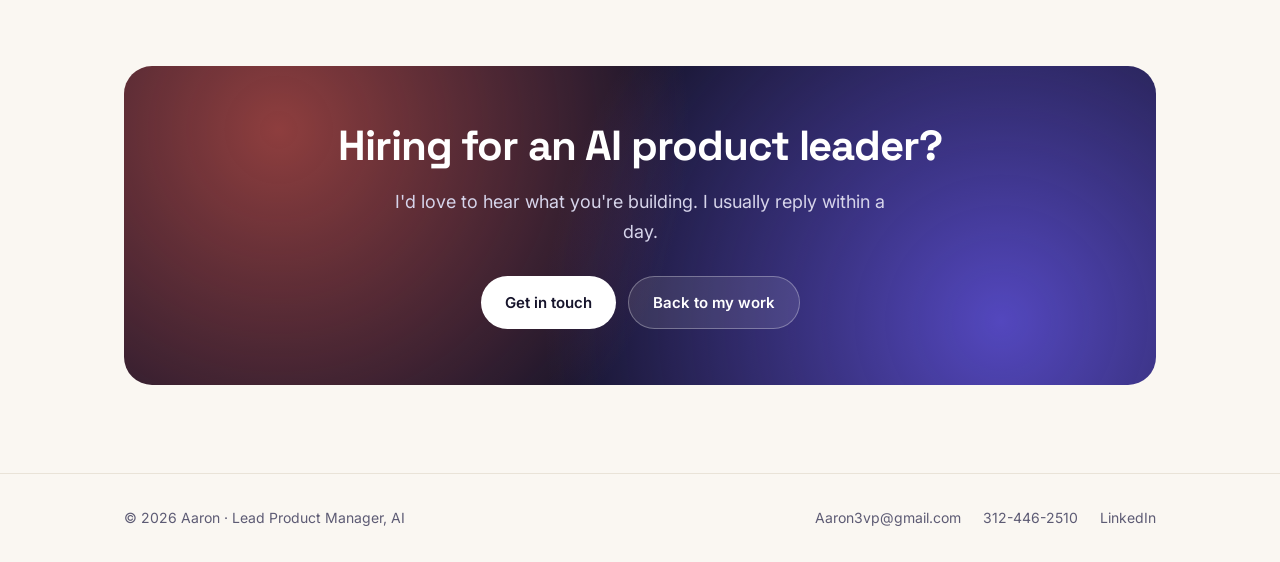
==== commit a38752cf: "Use Thelios name consistently Co-Authored-By: Claude Opus 5.5 <noreply@anthropic.com>" ====
--- a/index.html
+++ b/index.html
@@ -77,7 +77,7 @@
             problem, and work across business and technical teams to drive change.
           </p>
           <p>
-            I then moved closer to the product itself. At <b>Lynkr</b>, I worked in an early-stage B2B SaaS environment,
+            I then moved closer to the product itself. At <b>Thelios</b>, I worked in an early-stage B2B SaaS environment,
             speaking directly with customers, identifying pain points, defining requirements, and partnering with engineers
             to build and launch 0→1 products and workflow solutions.
           </p>
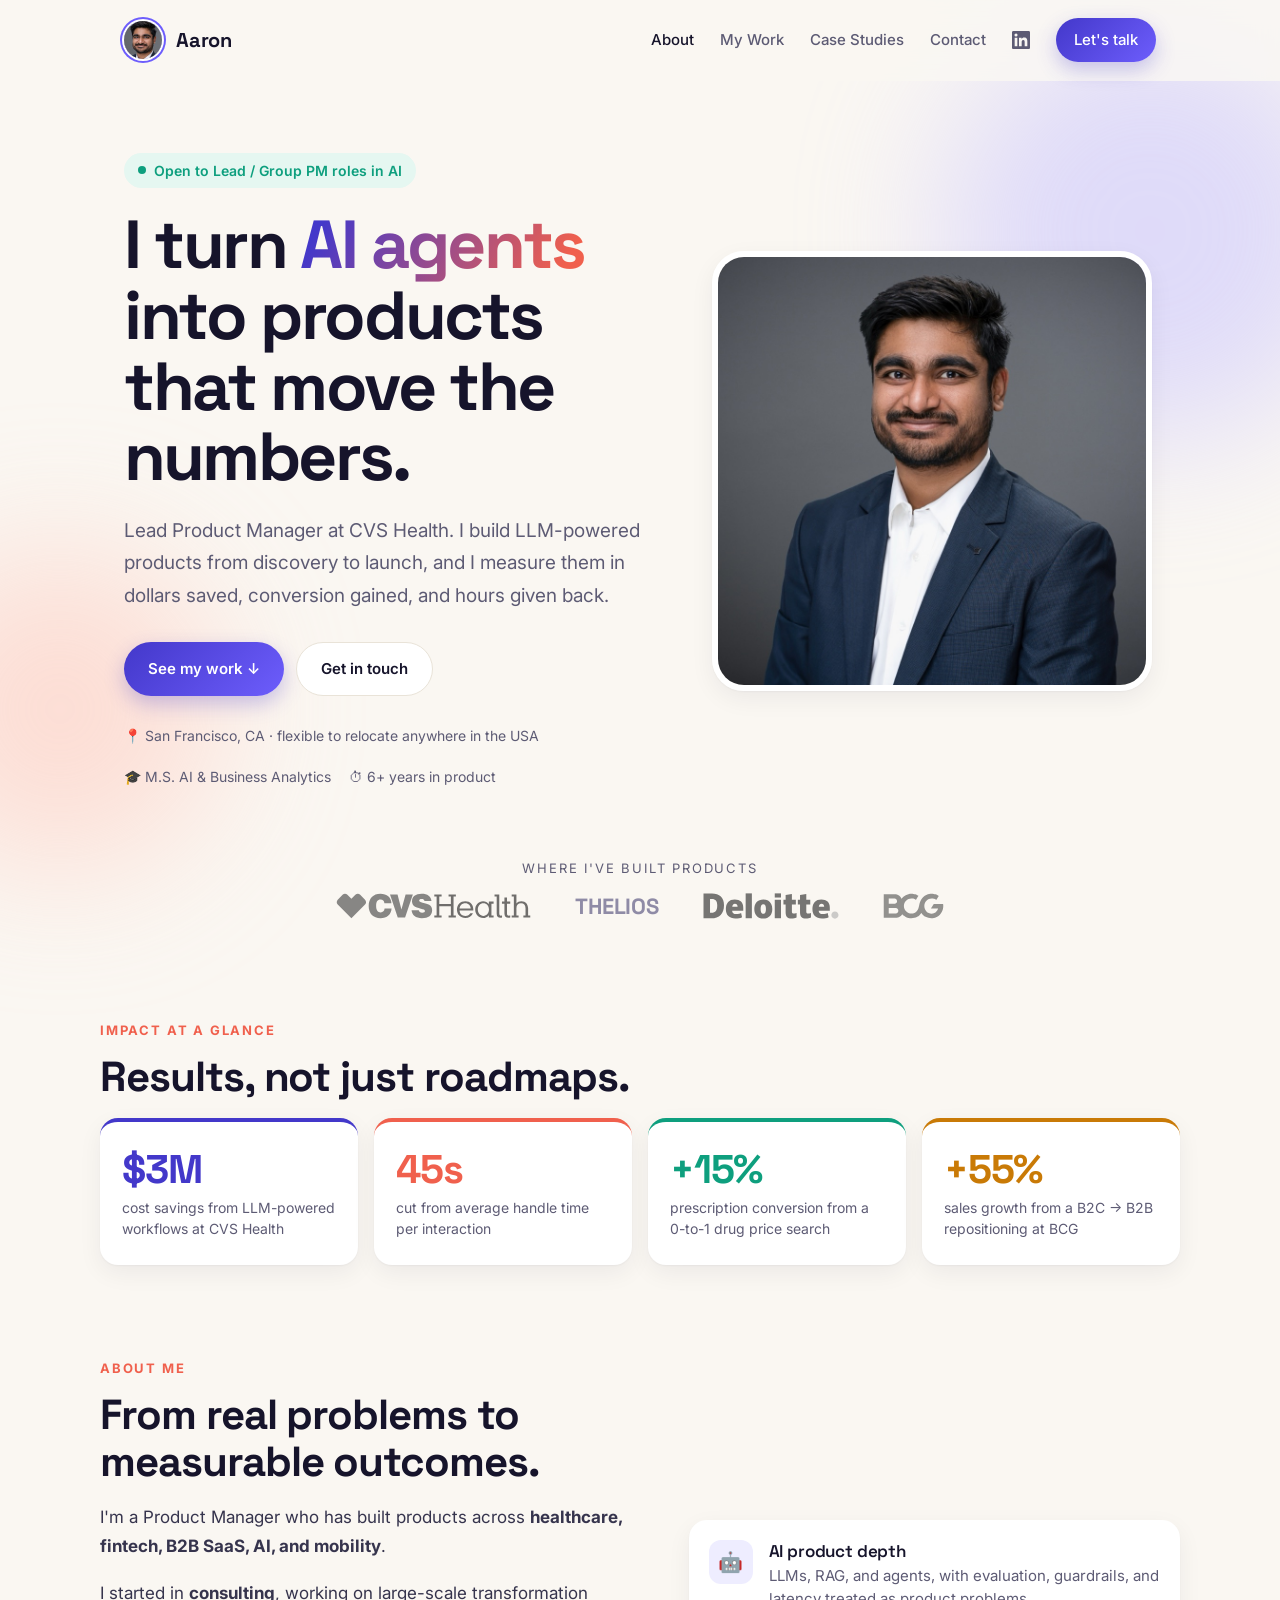
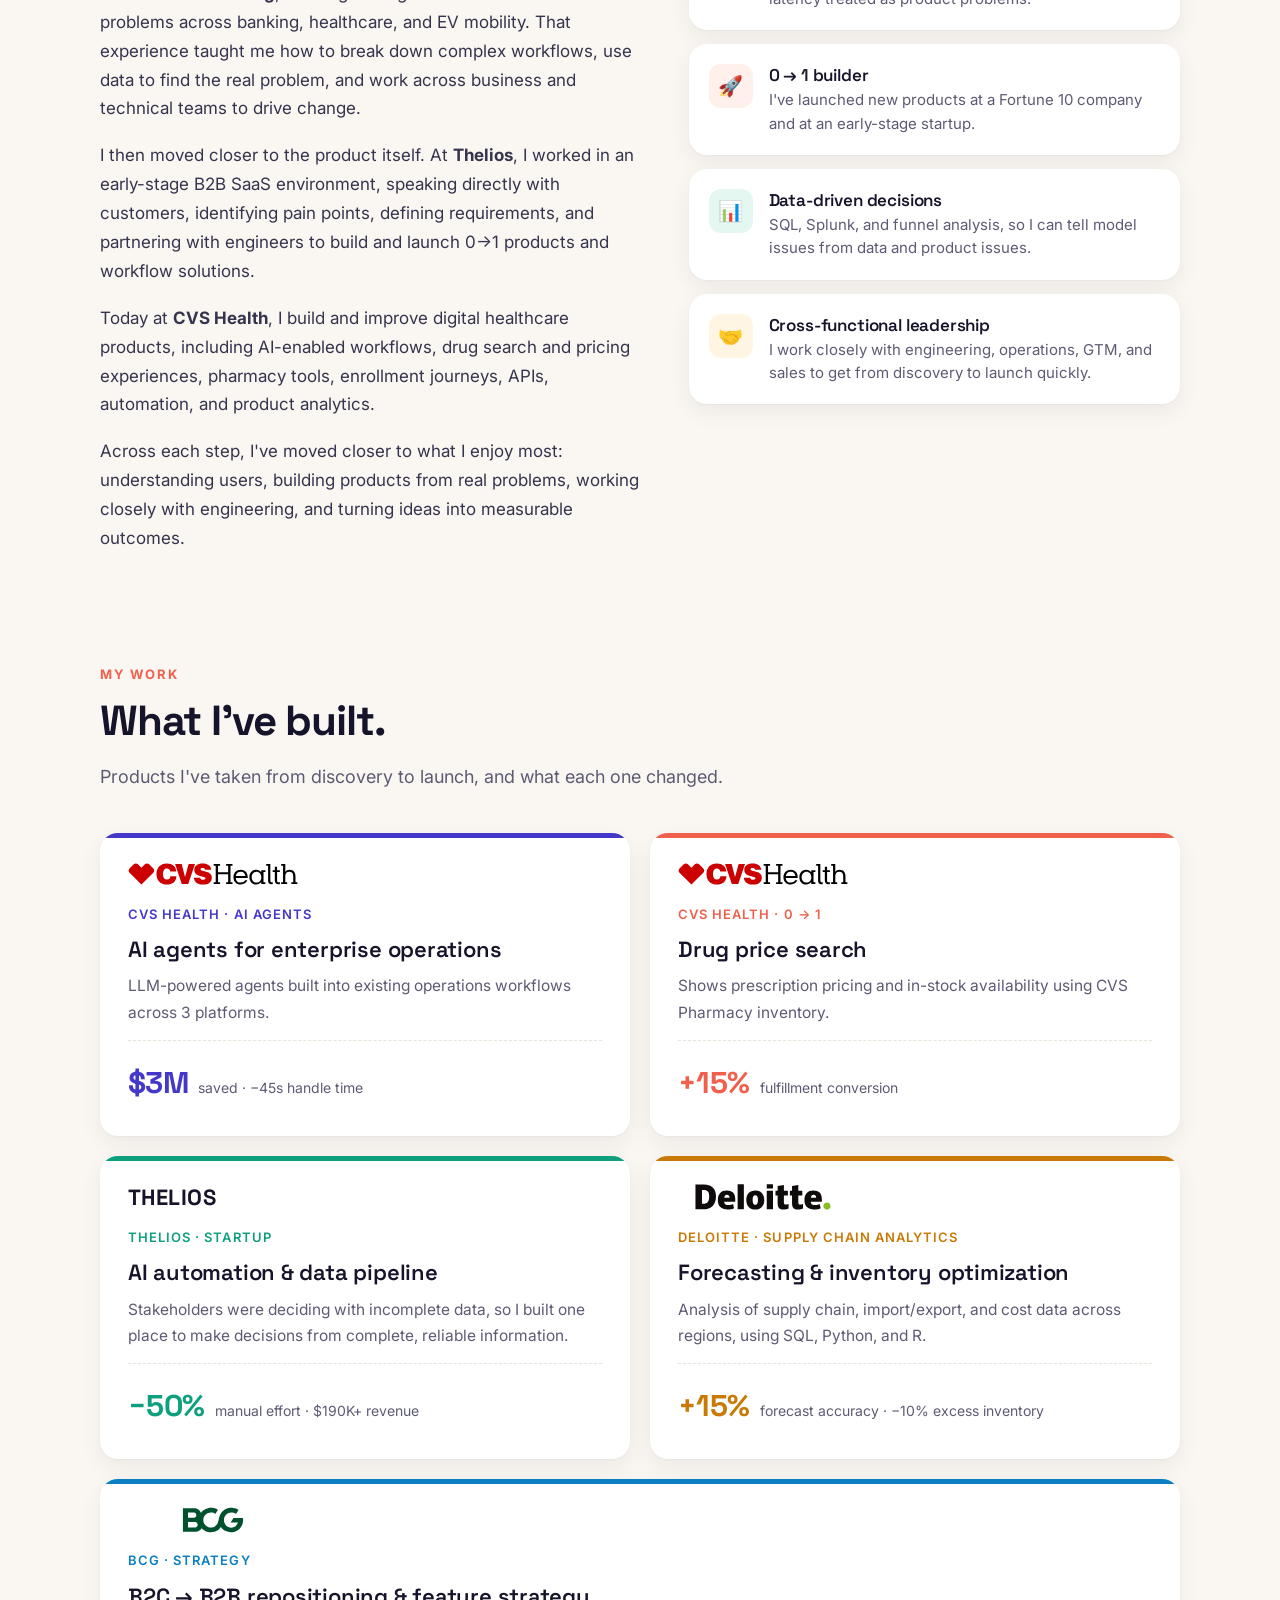
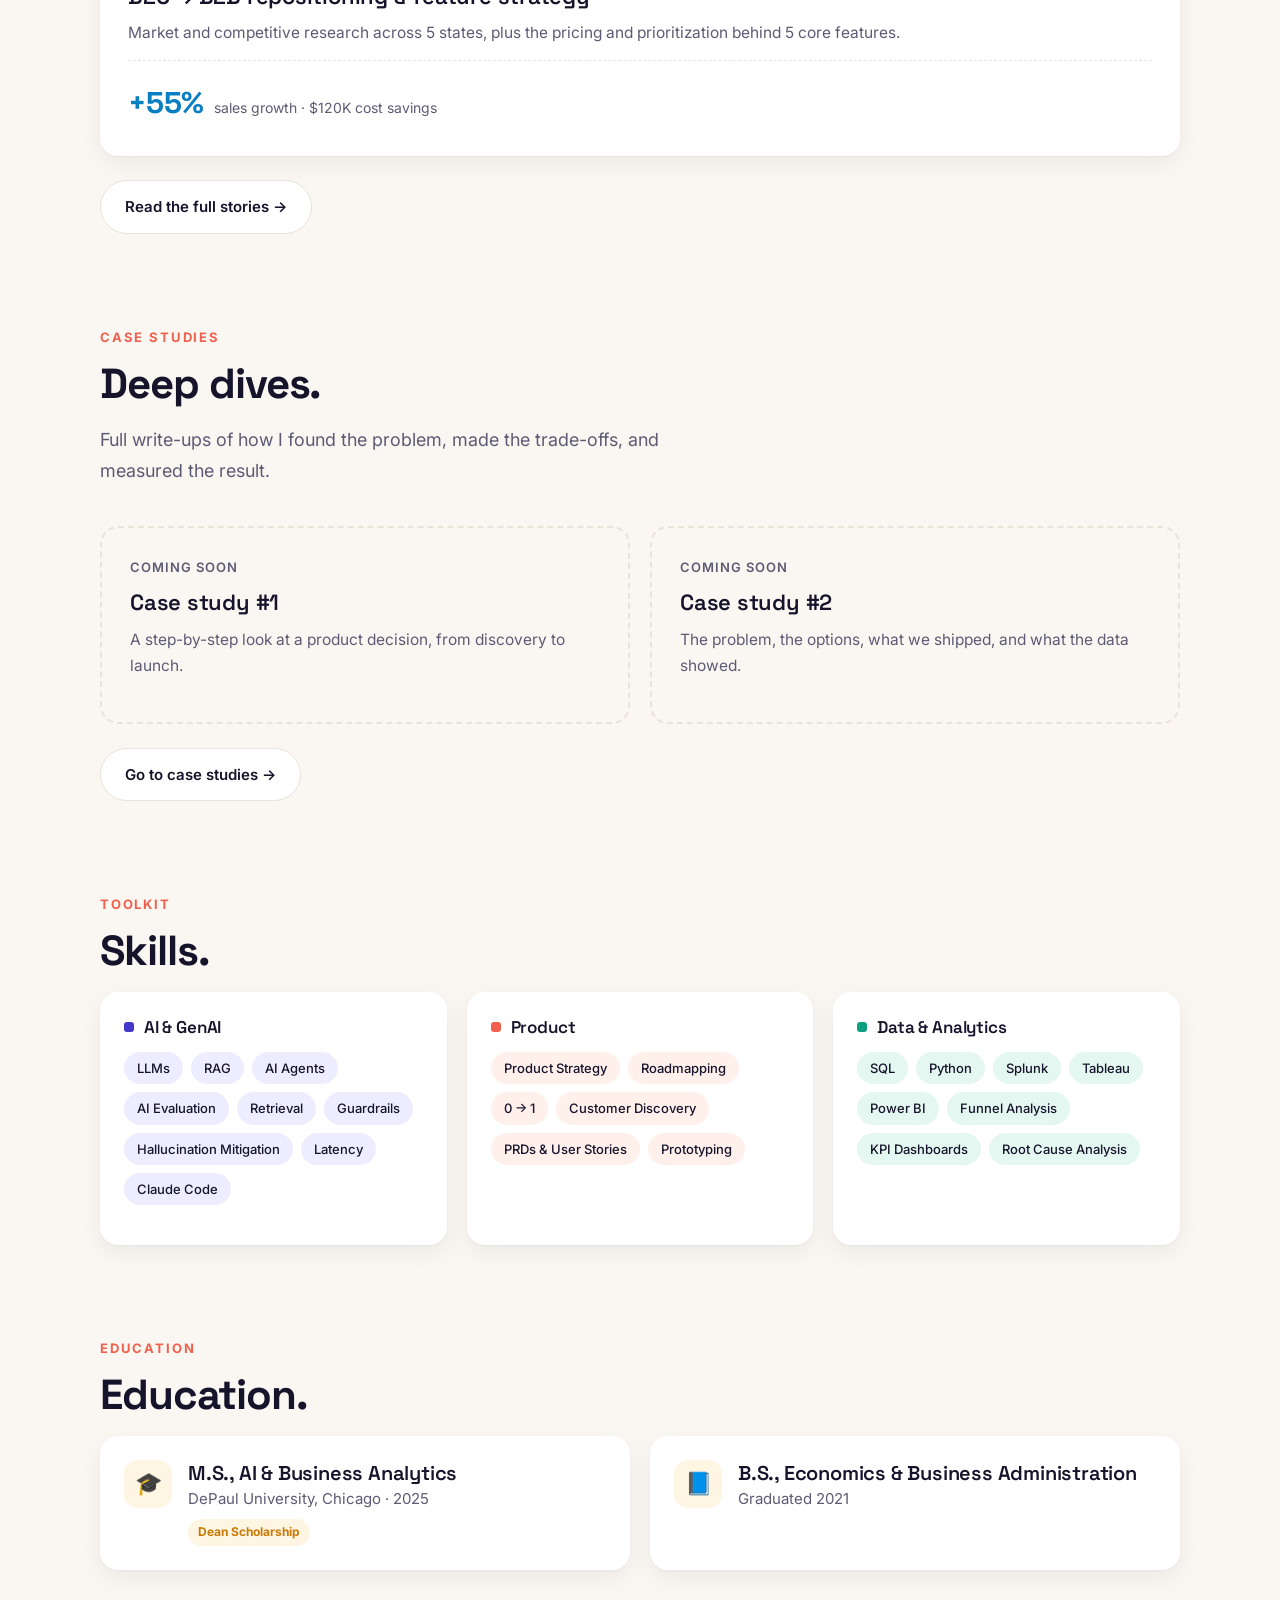
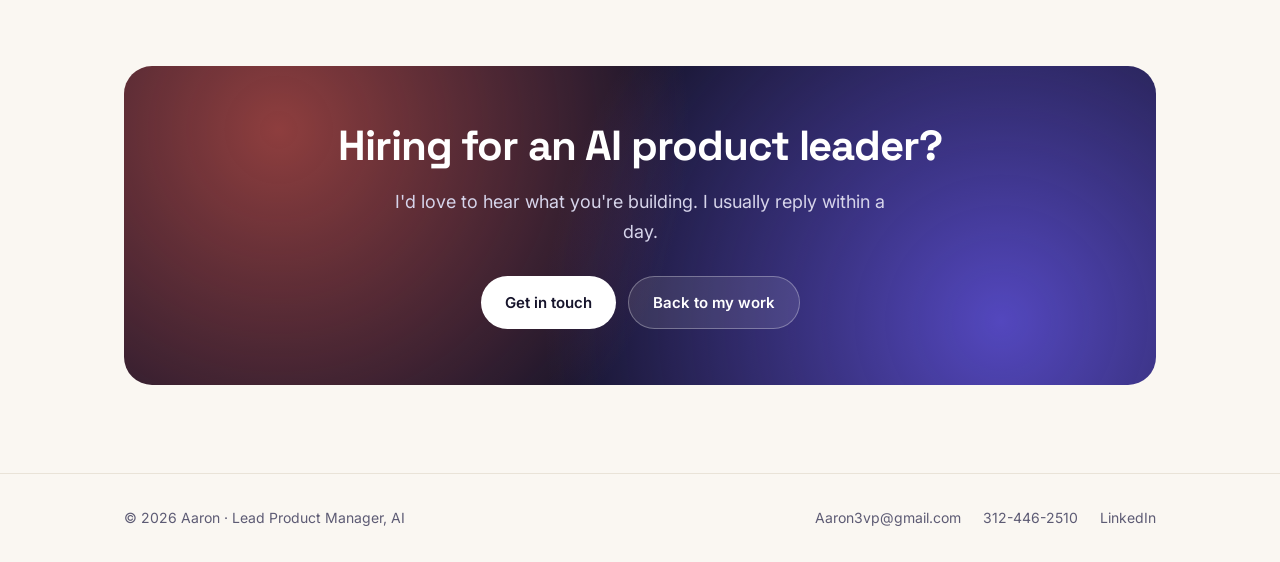
==== commit 632a17c9: "Update Thelios work story, add README Co-Authored-By: Claude Opus 5.5 <noreply@anthropic.com>" ====
--- a/index.html
+++ b/index.html
@@ -137,7 +137,7 @@
           <span class="case-logo logo-text">Thelios</span>
           <div class="meta">Thelios · Startup</div>
           <h3>AI automation &amp; data pipeline</h3>
-          <p>A central data pipeline, an AI automation workflow, and real-time dashboards for event sponsors.</p>
+          <p>Stakeholders were deciding with incomplete data, so I built one place to make decisions from complete, reliable information.</p>
           <div class="result"><strong>−50%</strong><span>manual effort · $190K+ revenue</span></div>
         </a>
         <a href="projects.html#deloitte" class="case reveal c-amber" style="text-decoration:none">
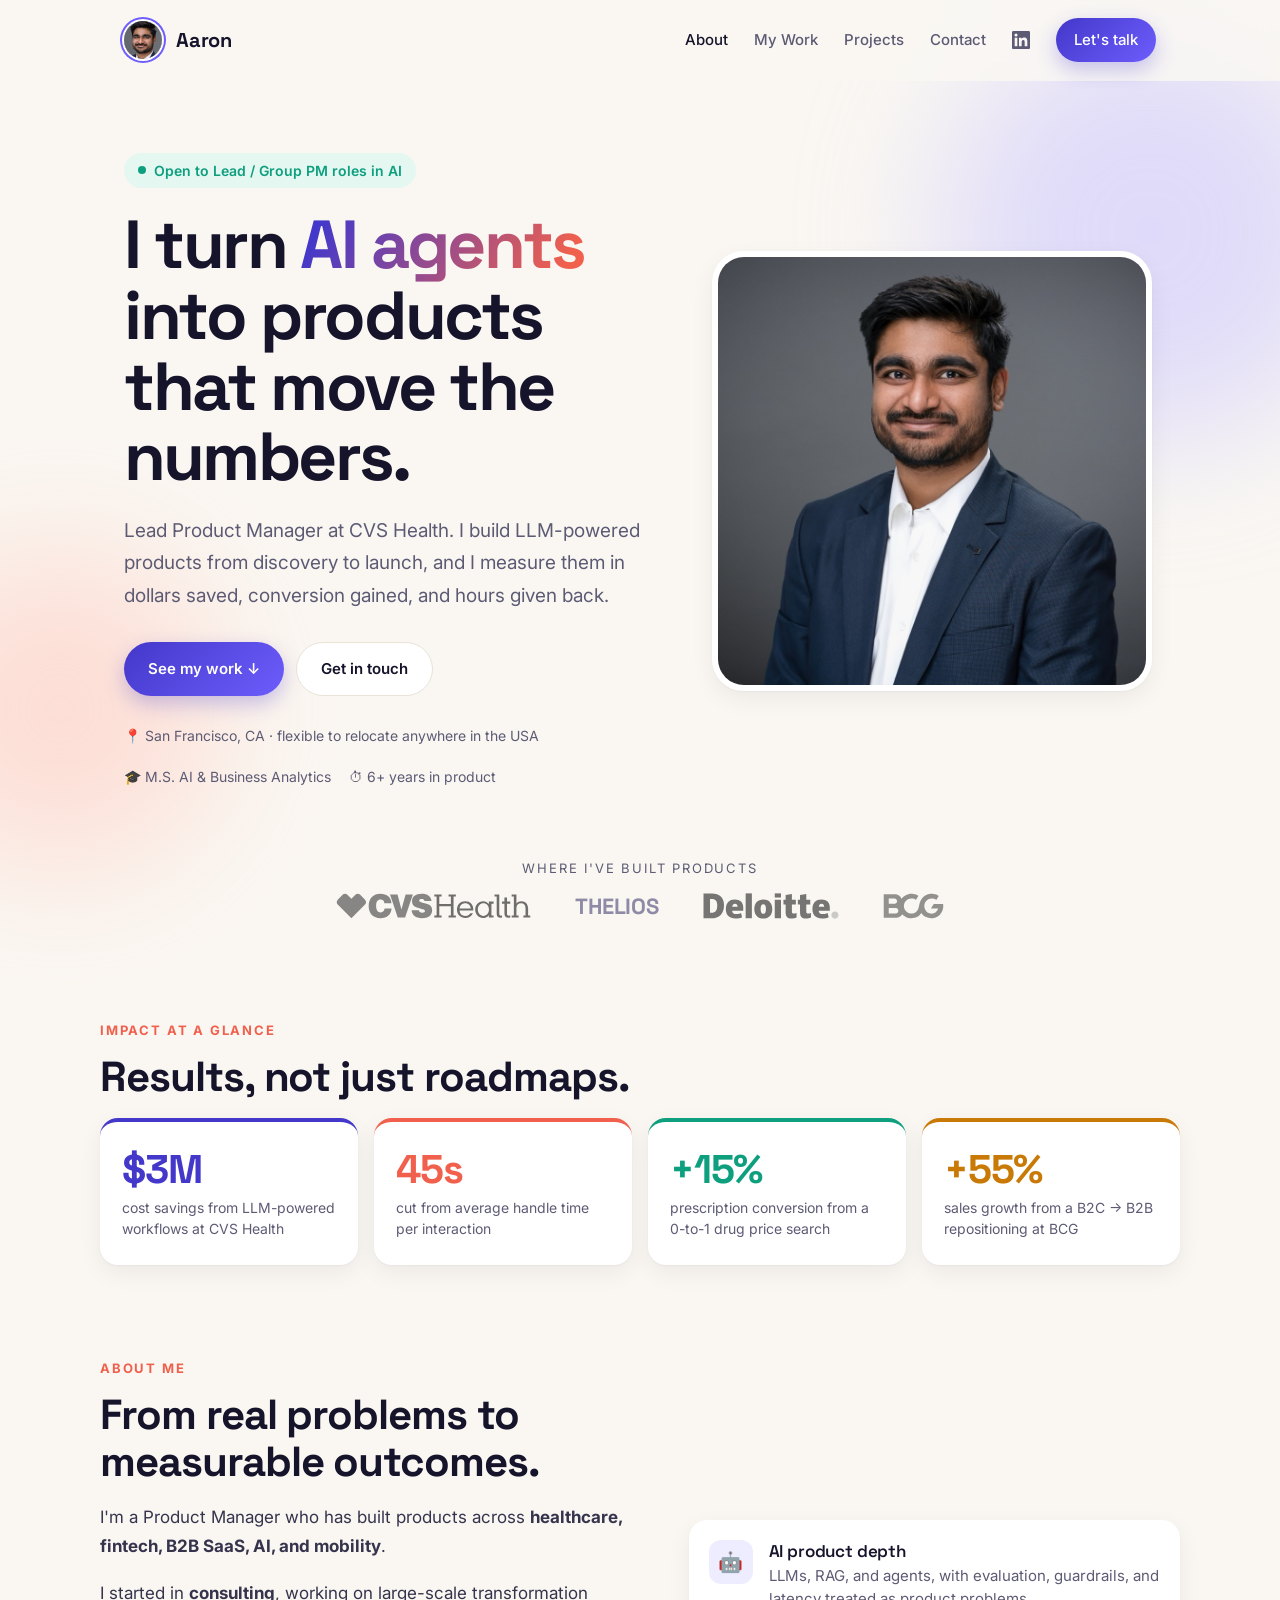
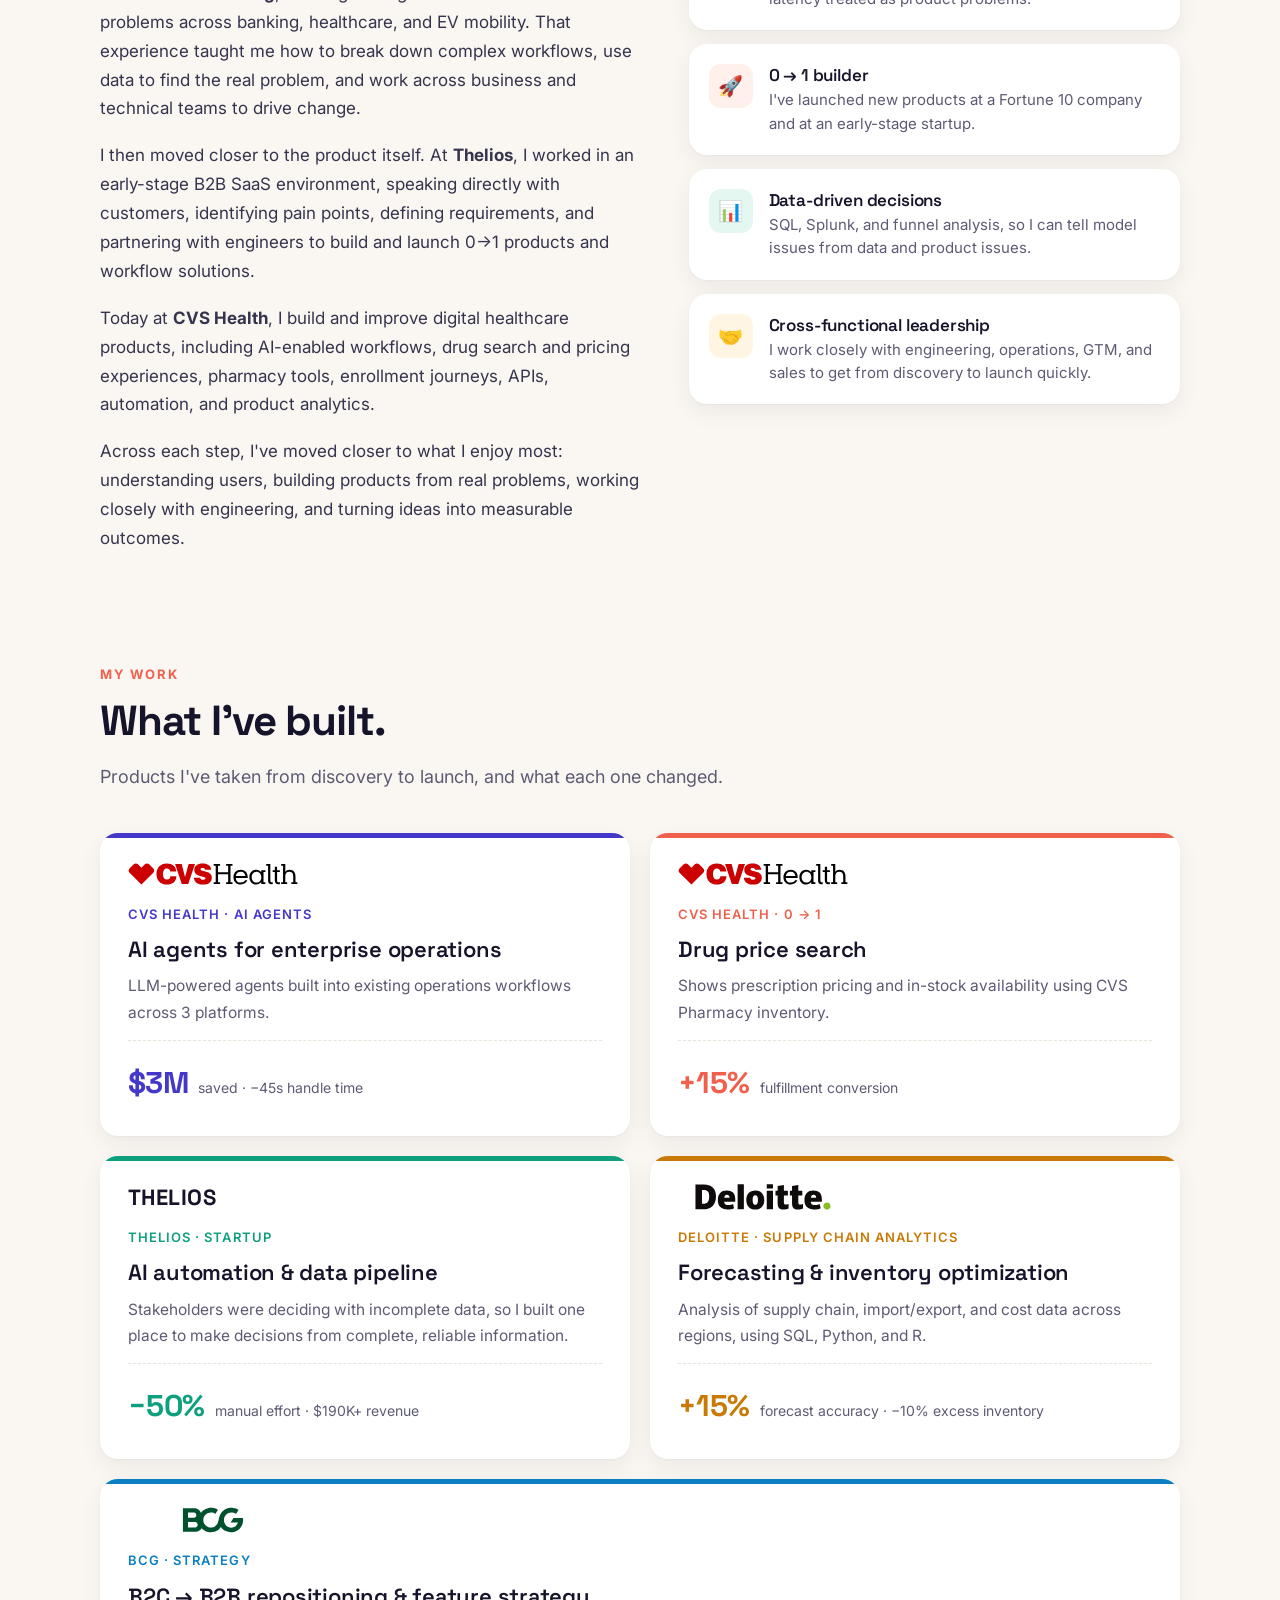
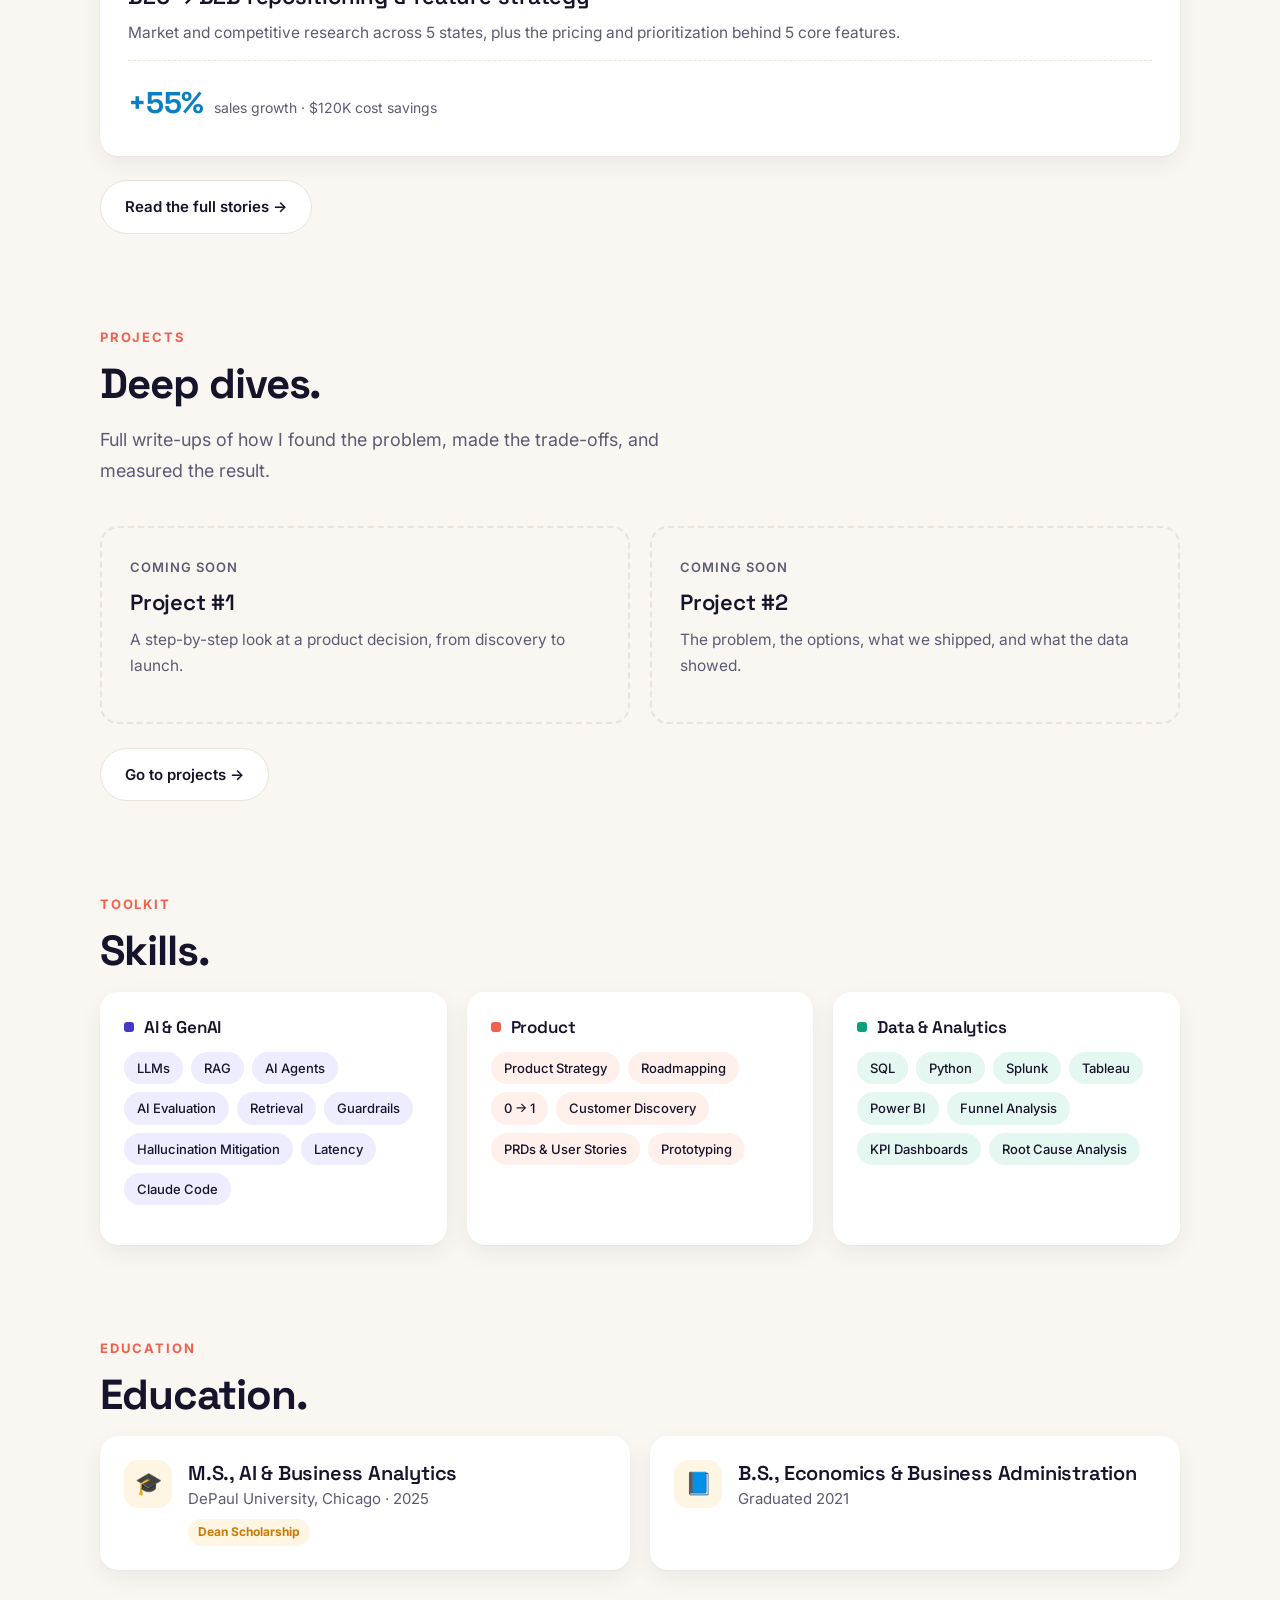
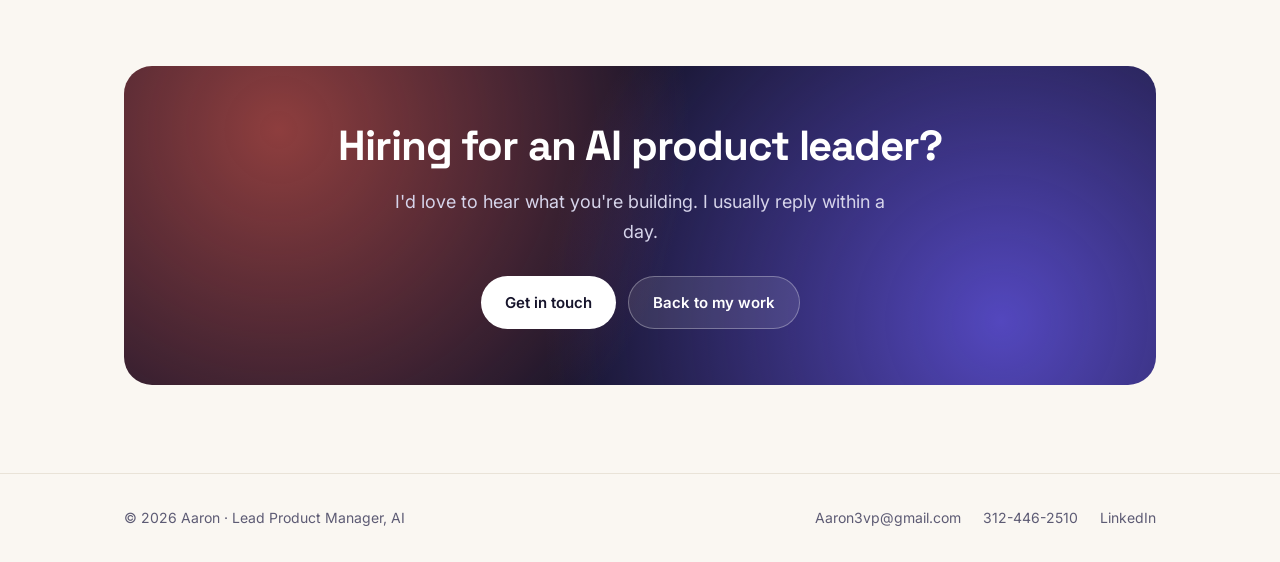
==== commit fd0e4abe: "Rename Case Studies section to Projects Co-Authored-By: Claude Opus 5.5 <noreply@anthropic.com>" ====
--- a/index.html
+++ b/index.html
@@ -158,18 +158,18 @@
       <p style="margin-top:24px" class="reveal"><a href="projects.html" class="btn btn-ghost">Read the full stories →</a></p>
     </section>
 
-    <!-- Case studies -->
+    <!-- Projects -->
     <section class="block wrap" id="case-studies">
       <div class="reveal">
-        <span class="eyebrow">Case studies</span>
+        <span class="eyebrow">Projects</span>
         <h2>Deep dives.</h2>
         <p class="section-lead">Full write-ups of how I found the problem, made the trade-offs, and measured the result.</p>
       </div>
       <div class="cases">
-        <div class="case soon reveal"><div class="meta">Coming soon</div><h3>Case study #1</h3><p>A step-by-step look at a product decision, from discovery to launch.</p></div>
-        <div class="case soon reveal"><div class="meta">Coming soon</div><h3>Case study #2</h3><p>The problem, the options, what we shipped, and what the data showed.</p></div>
-      </div>
-      <p style="margin-top:24px" class="reveal"><a href="case-studies.html" class="btn btn-ghost">Go to case studies →</a></p>
+        <div class="case soon reveal"><div class="meta">Coming soon</div><h3>Project #1</h3><p>A step-by-step look at a product decision, from discovery to launch.</p></div>
+        <div class="case soon reveal"><div class="meta">Coming soon</div><h3>Project #2</h3><p>The problem, the options, what we shipped, and what the data showed.</p></div>
+      </div>
+      <p style="margin-top:24px" class="reveal"><a href="case-studies.html" class="btn btn-ghost">Go to projects →</a></p>
     </section>
 
     <!-- Skills -->
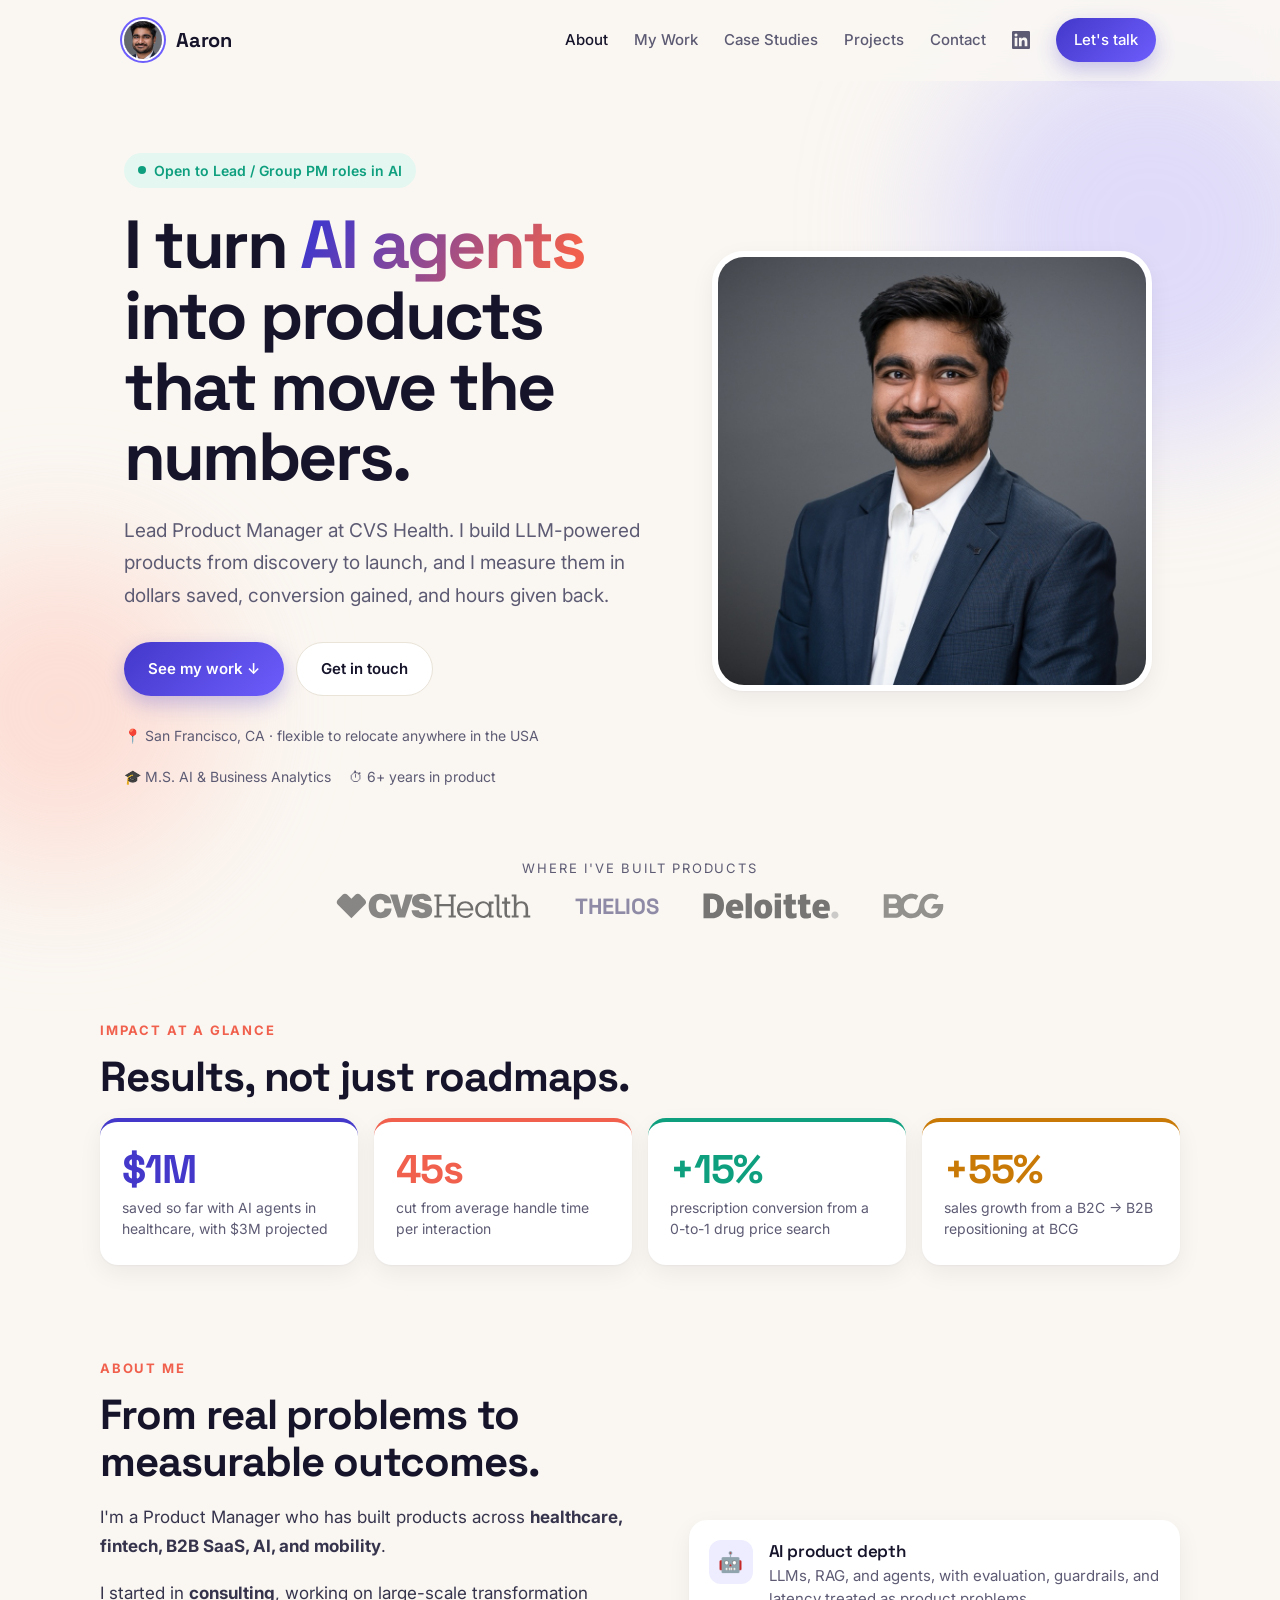
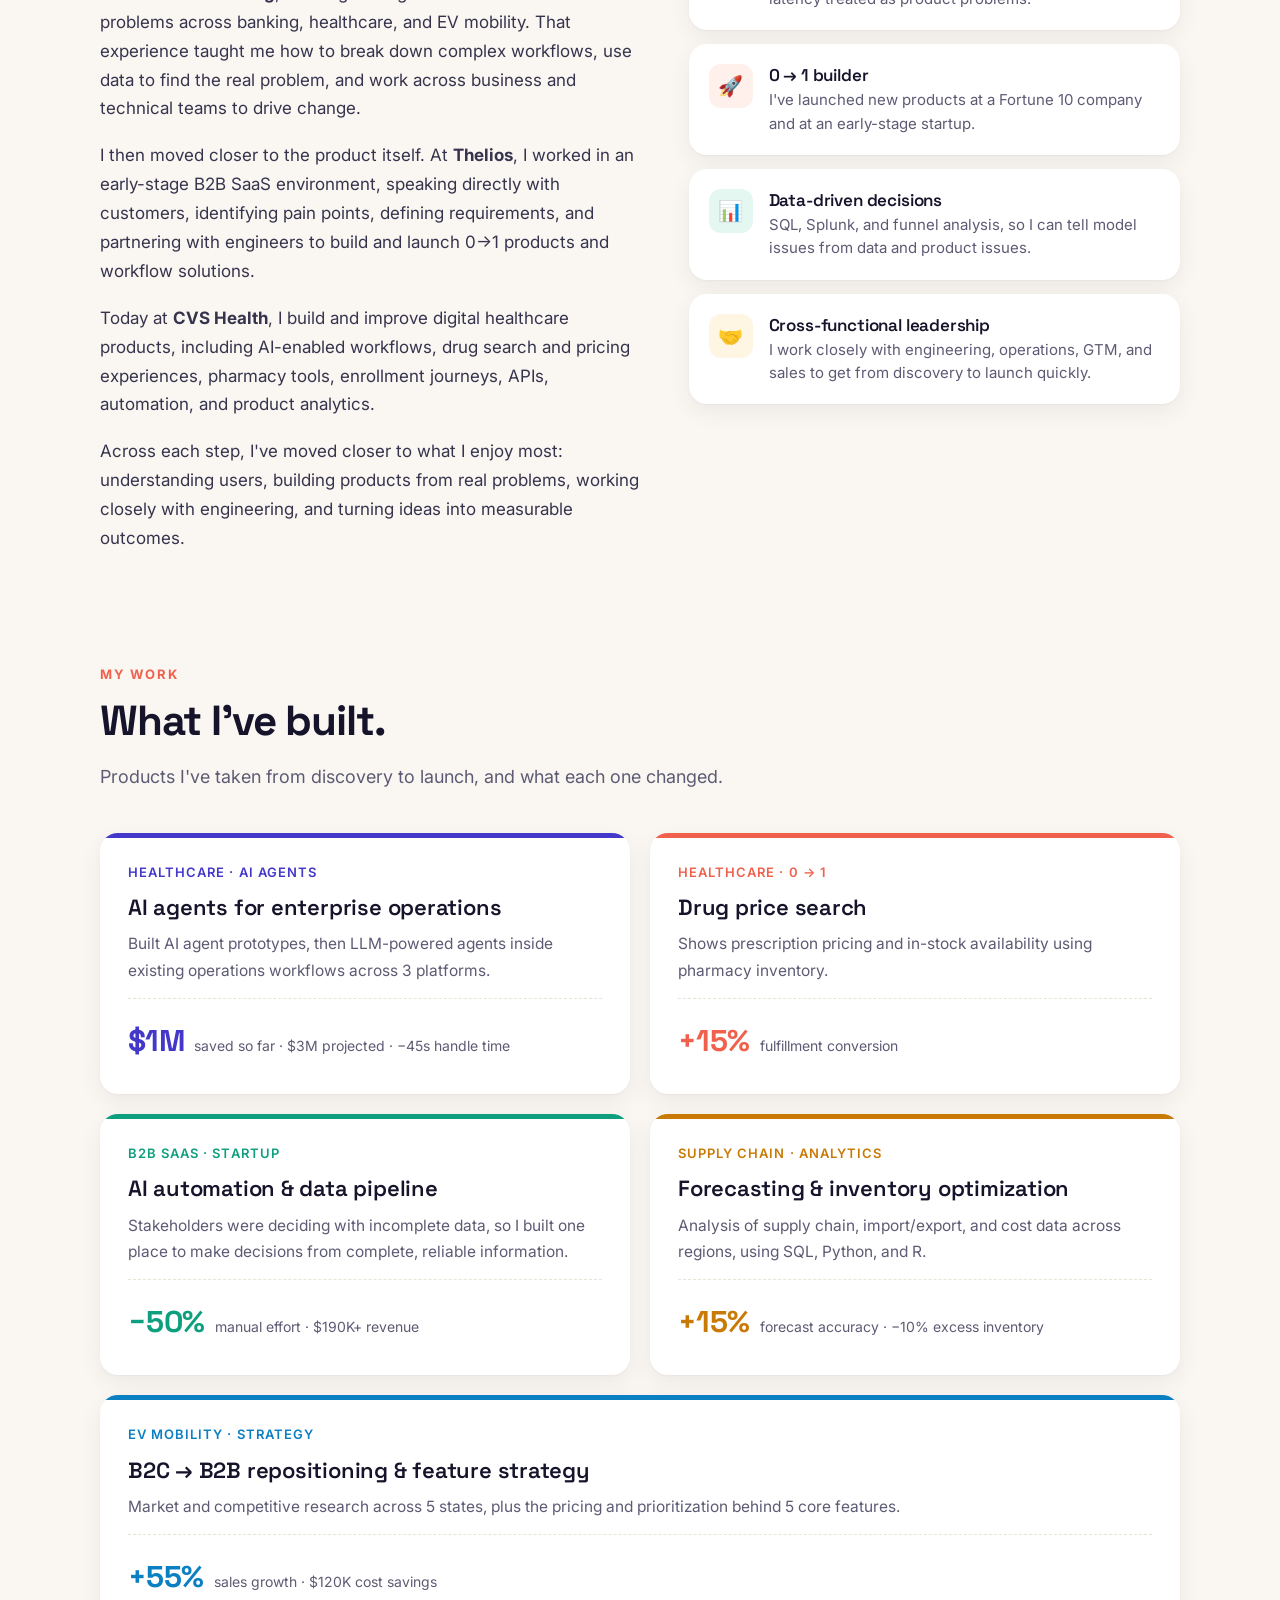
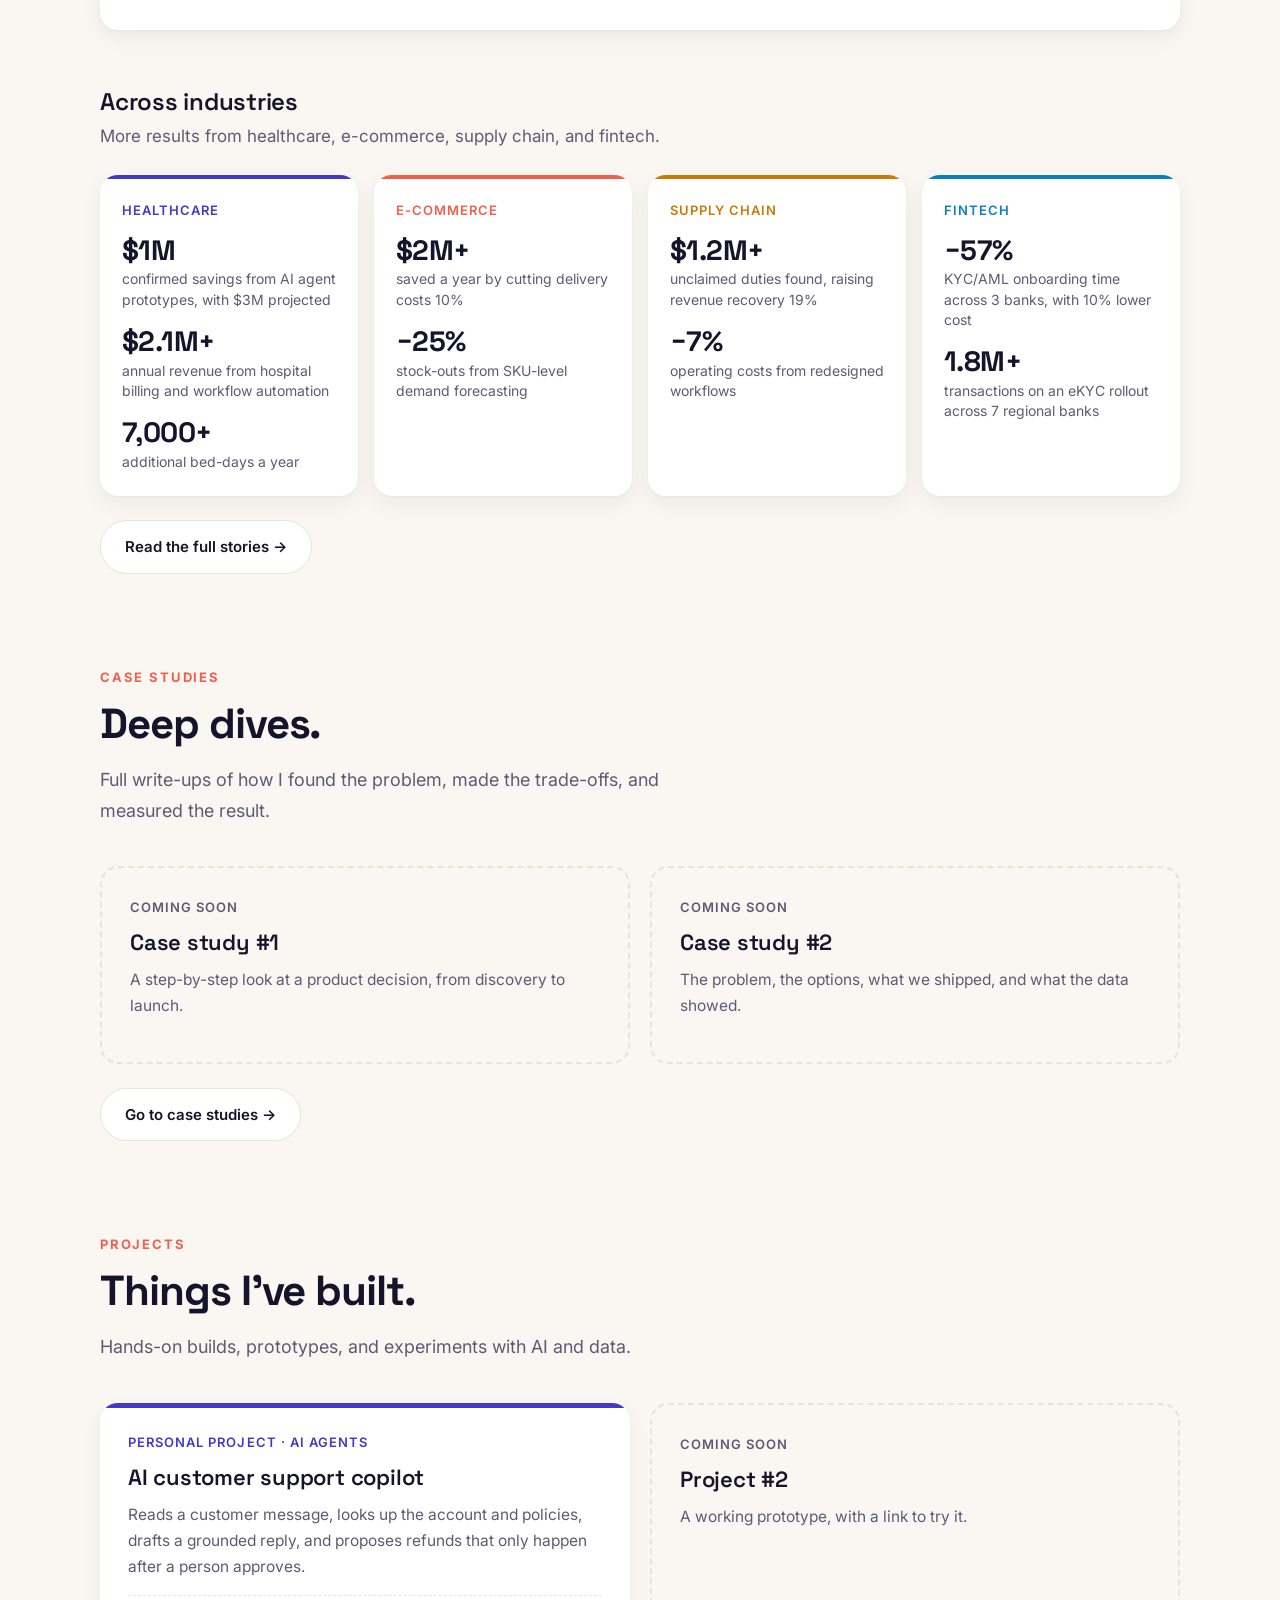
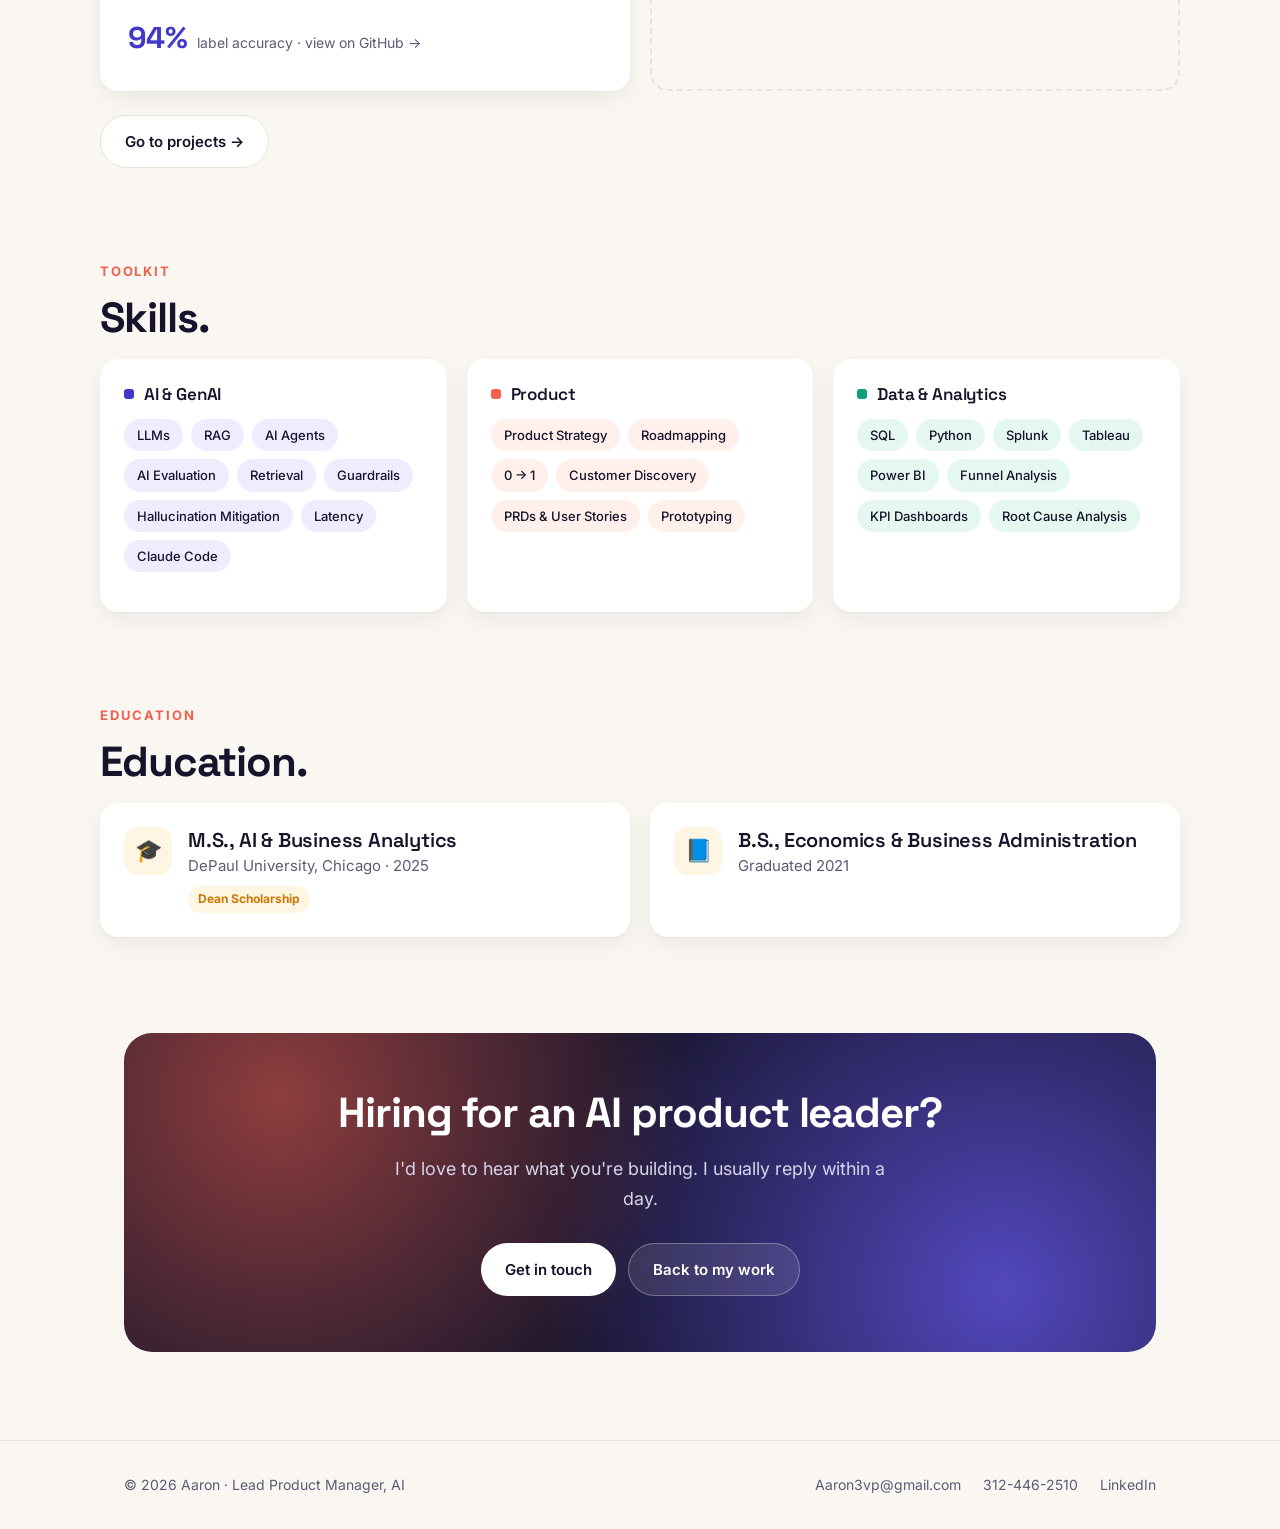
==== commit d91dc439: "Add Projects section, industry achievements, and update My Work - Restore Case Studies and add a sep" ====
--- a/index.html
+++ b/index.html
@@ -4,7 +4,7 @@
   <meta charset="utf-8">
   <meta name="viewport" content="width=device-width, initial-scale=1">
   <title>Aaron — Lead Product Manager, AI</title>
-  <meta name="description" content="Aaron — Lead Product Manager building AI agents and LLM-powered products. $3M saved, 0-to-1 launches across healthcare, fintech, B2B SaaS, AI, and mobility.">
+  <meta name="description" content="Aaron — Lead Product Manager building AI agents and LLM-powered products. $1M saved so far ($3M projected), 0-to-1 launches across healthcare, fintech, B2B SaaS, AI, and mobility.">
   <link rel="preconnect" href="https://fonts.googleapis.com">
   <link href="https://fonts.googleapis.com/css2?family=Inter:wght@400;500;600;700&family=Space+Grotesk:wght@500;600;700&display=swap" rel="stylesheet">
   <link rel="stylesheet" href="style.css">
@@ -55,7 +55,7 @@
       <span class="eyebrow">Impact at a glance</span>
       <h2>Results, not just roadmaps.</h2>
       <div class="stats">
-        <div class="stat c-indigo"><strong data-count="3" data-prefix="$" data-suffix="M">$3M</strong><span>cost savings from LLM-powered workflows at CVS Health</span></div>
+        <div class="stat c-indigo"><strong data-count="1" data-prefix="$" data-suffix="M">$1M</strong><span>saved so far with AI agents in healthcare, with $3M projected</span></div>
         <div class="stat c-coral"><strong data-count="45" data-suffix="s">45s</strong><span>cut from average handle time per interaction</span></div>
         <div class="stat c-mint"><strong data-count="15" data-prefix="+" data-suffix="%">+15%</strong><span>prescription conversion from a 0-to-1 drug price search</span></div>
         <div class="stat c-amber"><strong data-count="55" data-prefix="+" data-suffix="%">+55%</strong><span>sales growth from a B2C → B2B repositioning at BCG</span></div>
@@ -120,56 +120,105 @@
       </div>
       <div class="cases">
         <a href="projects.html#ai-agents" class="case reveal c-indigo" style="text-decoration:none">
-          <img class="case-logo" src="logos/cvs.svg" alt="CVS Health logo">
-          <div class="meta">CVS Health · AI Agents</div>
+          <div class="meta">Healthcare · AI Agents</div>
           <h3>AI agents for enterprise operations</h3>
-          <p>LLM-powered agents built into existing operations workflows across 3 platforms.</p>
-          <div class="result"><strong>$3M</strong><span>saved · −45s handle time</span></div>
+          <p>Built AI agent prototypes, then LLM-powered agents inside existing operations workflows across 3 platforms.</p>
+          <div class="result"><strong>$1M</strong><span>saved so far · $3M projected · −45s handle time</span></div>
         </a>
         <a href="projects.html#drug-price-search" class="case reveal c-coral" style="text-decoration:none">
-          <img class="case-logo" src="logos/cvs.svg" alt="CVS Health logo">
-          <div class="meta">CVS Health · 0 → 1</div>
+          <div class="meta">Healthcare · 0 → 1</div>
           <h3>Drug price search</h3>
-          <p>Shows prescription pricing and in-stock availability using CVS Pharmacy inventory.</p>
+          <p>Shows prescription pricing and in-stock availability using pharmacy inventory.</p>
           <div class="result"><strong>+15%</strong><span>fulfillment conversion</span></div>
         </a>
-        <a href="projects.html#thelios" class="case reveal c-mint" style="text-decoration:none">
-          <span class="case-logo logo-text">Thelios</span>
-          <div class="meta">Thelios · Startup</div>
+        <a href="projects.html#b2b-saas" class="case reveal c-mint" style="text-decoration:none">
+          <div class="meta">B2B SaaS · Startup</div>
           <h3>AI automation &amp; data pipeline</h3>
           <p>Stakeholders were deciding with incomplete data, so I built one place to make decisions from complete, reliable information.</p>
           <div class="result"><strong>−50%</strong><span>manual effort · $190K+ revenue</span></div>
         </a>
-        <a href="projects.html#deloitte" class="case reveal c-amber" style="text-decoration:none">
-          <img class="case-logo" src="logos/deloitte.svg" alt="Deloitte logo">
-          <div class="meta">Deloitte · Supply Chain Analytics</div>
+        <a href="projects.html#supply-chain" class="case reveal c-amber" style="text-decoration:none">
+          <div class="meta">Supply Chain · Analytics</div>
           <h3>Forecasting &amp; inventory optimization</h3>
           <p>Analysis of supply chain, import/export, and cost data across regions, using SQL, Python, and R.</p>
           <div class="result"><strong>+15%</strong><span>forecast accuracy · −10% excess inventory</span></div>
         </a>
-        <a href="projects.html#bcg" class="case reveal c-sky" style="text-decoration:none">
-          <img class="case-logo" src="logos/bcg.svg" alt="BCG logo">
-          <div class="meta">BCG · Strategy</div>
+        <a href="projects.html#ev-mobility" class="case reveal c-sky" style="text-decoration:none">
+          <div class="meta">EV Mobility · Strategy</div>
           <h3>B2C → B2B repositioning &amp; feature strategy</h3>
           <p>Market and competitive research across 5 states, plus the pricing and prioritization behind 5 core features.</p>
           <div class="result"><strong>+55%</strong><span>sales growth · $120K cost savings</span></div>
         </a>
       </div>
+      <div class="industries-head reveal">
+        <h3>Across industries</h3>
+        <p>More results from healthcare, e-commerce, supply chain, and fintech.</p>
+      </div>
+      <div class="industries">
+        <div class="industry reveal c-indigo">
+          <h4>Healthcare</h4>
+          <ul>
+            <li><strong>$1M</strong><span>confirmed savings from AI agent prototypes, with $3M projected</span></li>
+            <li><strong>$2.1M+</strong><span>annual revenue from hospital billing and workflow automation</span></li>
+            <li><strong>7,000+</strong><span>additional bed-days a year</span></li>
+          </ul>
+        </div>
+        <div class="industry reveal c-coral">
+          <h4>E-commerce</h4>
+          <ul>
+            <li><strong>$2M+</strong><span>saved a year by cutting delivery costs 10%</span></li>
+            <li><strong>−25%</strong><span>stock-outs from SKU-level demand forecasting</span></li>
+          </ul>
+        </div>
+        <div class="industry reveal c-amber">
+          <h4>Supply chain</h4>
+          <ul>
+            <li><strong>$1.2M+</strong><span>unclaimed duties found, raising revenue recovery 19%</span></li>
+            <li><strong>−7%</strong><span>operating costs from redesigned workflows</span></li>
+          </ul>
+        </div>
+        <div class="industry reveal c-sky">
+          <h4>Fintech</h4>
+          <ul>
+            <li><strong>−57%</strong><span>KYC/AML onboarding time across 3 banks, with 10% lower cost</span></li>
+            <li><strong>1.8M+</strong><span>transactions on an eKYC rollout across 7 regional banks</span></li>
+          </ul>
+        </div>
+      </div>
       <p style="margin-top:24px" class="reveal"><a href="projects.html" class="btn btn-ghost">Read the full stories →</a></p>
     </section>
 
-    <!-- Projects -->
+    <!-- Case studies -->
     <section class="block wrap" id="case-studies">
       <div class="reveal">
-        <span class="eyebrow">Projects</span>
+        <span class="eyebrow">Case studies</span>
         <h2>Deep dives.</h2>
         <p class="section-lead">Full write-ups of how I found the problem, made the trade-offs, and measured the result.</p>
       </div>
       <div class="cases">
-        <div class="case soon reveal"><div class="meta">Coming soon</div><h3>Project #1</h3><p>A step-by-step look at a product decision, from discovery to launch.</p></div>
-        <div class="case soon reveal"><div class="meta">Coming soon</div><h3>Project #2</h3><p>The problem, the options, what we shipped, and what the data showed.</p></div>
-      </div>
-      <p style="margin-top:24px" class="reveal"><a href="case-studies.html" class="btn btn-ghost">Go to projects →</a></p>
+        <div class="case soon reveal"><div class="meta">Coming soon</div><h3>Case study #1</h3><p>A step-by-step look at a product decision, from discovery to launch.</p></div>
+        <div class="case soon reveal"><div class="meta">Coming soon</div><h3>Case study #2</h3><p>The problem, the options, what we shipped, and what the data showed.</p></div>
+      </div>
+      <p style="margin-top:24px" class="reveal"><a href="case-studies.html" class="btn btn-ghost">Go to case studies →</a></p>
+    </section>
+
+    <!-- Projects -->
+    <section class="block wrap" id="projects">
+      <div class="reveal">
+        <span class="eyebrow">Projects</span>
+        <h2>Things I've built.</h2>
+        <p class="section-lead">Hands-on builds, prototypes, and experiments with AI and data.</p>
+      </div>
+      <div class="cases">
+        <a href="https://github.com/ANUJ9129/ai-customer-support-copilot" target="_blank" rel="noopener" class="case reveal c-indigo" style="text-decoration:none">
+          <div class="meta">Personal project · AI Agents</div>
+          <h3>AI customer support copilot</h3>
+          <p>Reads a customer message, looks up the account and policies, drafts a grounded reply, and proposes refunds that only happen after a person approves.</p>
+          <div class="result"><strong>94%</strong><span>label accuracy · view on GitHub →</span></div>
+        </a>
+        <div class="case soon reveal"><div class="meta">Coming soon</div><h3>Project #2</h3><p>A working prototype, with a link to try it.</p></div>
+      </div>
+      <p style="margin-top:24px" class="reveal"><a href="my-projects.html" class="btn btn-ghost">Go to projects →</a></p>
     </section>
 
     <!-- Skills -->
--- a/style.css
+++ b/style.css
@@ -330,6 +330,7 @@
   .portrait { order: -1; }
   .stats { grid-template-columns: repeat(2, 1fr); }
   .cases, .skills, .edu { grid-template-columns: 1fr; }
+  .nav { gap: 18px; }
 }
 @media (max-width: 760px) {
   .menu-toggle { display: block; }
@@ -347,3 +348,24 @@
 @media (max-width: 460px) {
   .stats { grid-template-columns: 1fr; }
 }
+
+/* ---------- Achievements by industry ---------- */
+.industries-head { margin-top: 56px; }
+.industries-head h3 { font-size: 24px; margin-bottom: 4px; }
+.industries-head p { color: var(--muted); margin-bottom: 24px; }
+.industries { display: grid; grid-template-columns: repeat(4, 1fr); gap: 16px; }
+.industry {
+  position: relative; overflow: hidden;
+  background: var(--surface); border-radius: var(--radius); padding: 24px 22px;
+  box-shadow: var(--shadow);
+}
+.industry::before {
+  content: ""; position: absolute; inset: 0 0 auto 0; height: 4px;
+  background: var(--c, var(--primary));
+}
+.industry h4 { font-size: 13px; font-weight: 600; color: var(--c, var(--primary)); text-transform: uppercase; letter-spacing: 0.08em; margin-bottom: 14px; }
+.industry ul { list-style: none; display: grid; gap: 16px; }
+.industry strong { display: block; font-family: "Space Grotesk", sans-serif; font-size: 28px; font-weight: 700; line-height: 1.1; letter-spacing: -0.02em; color: var(--ink); }
+.industry span { display: block; font-size: 14px; color: var(--muted); line-height: 1.45; margin-top: 4px; }
+@media (max-width: 900px) { .industries { grid-template-columns: repeat(2, 1fr); } }
+@media (max-width: 460px) { .industries { grid-template-columns: 1fr; } }
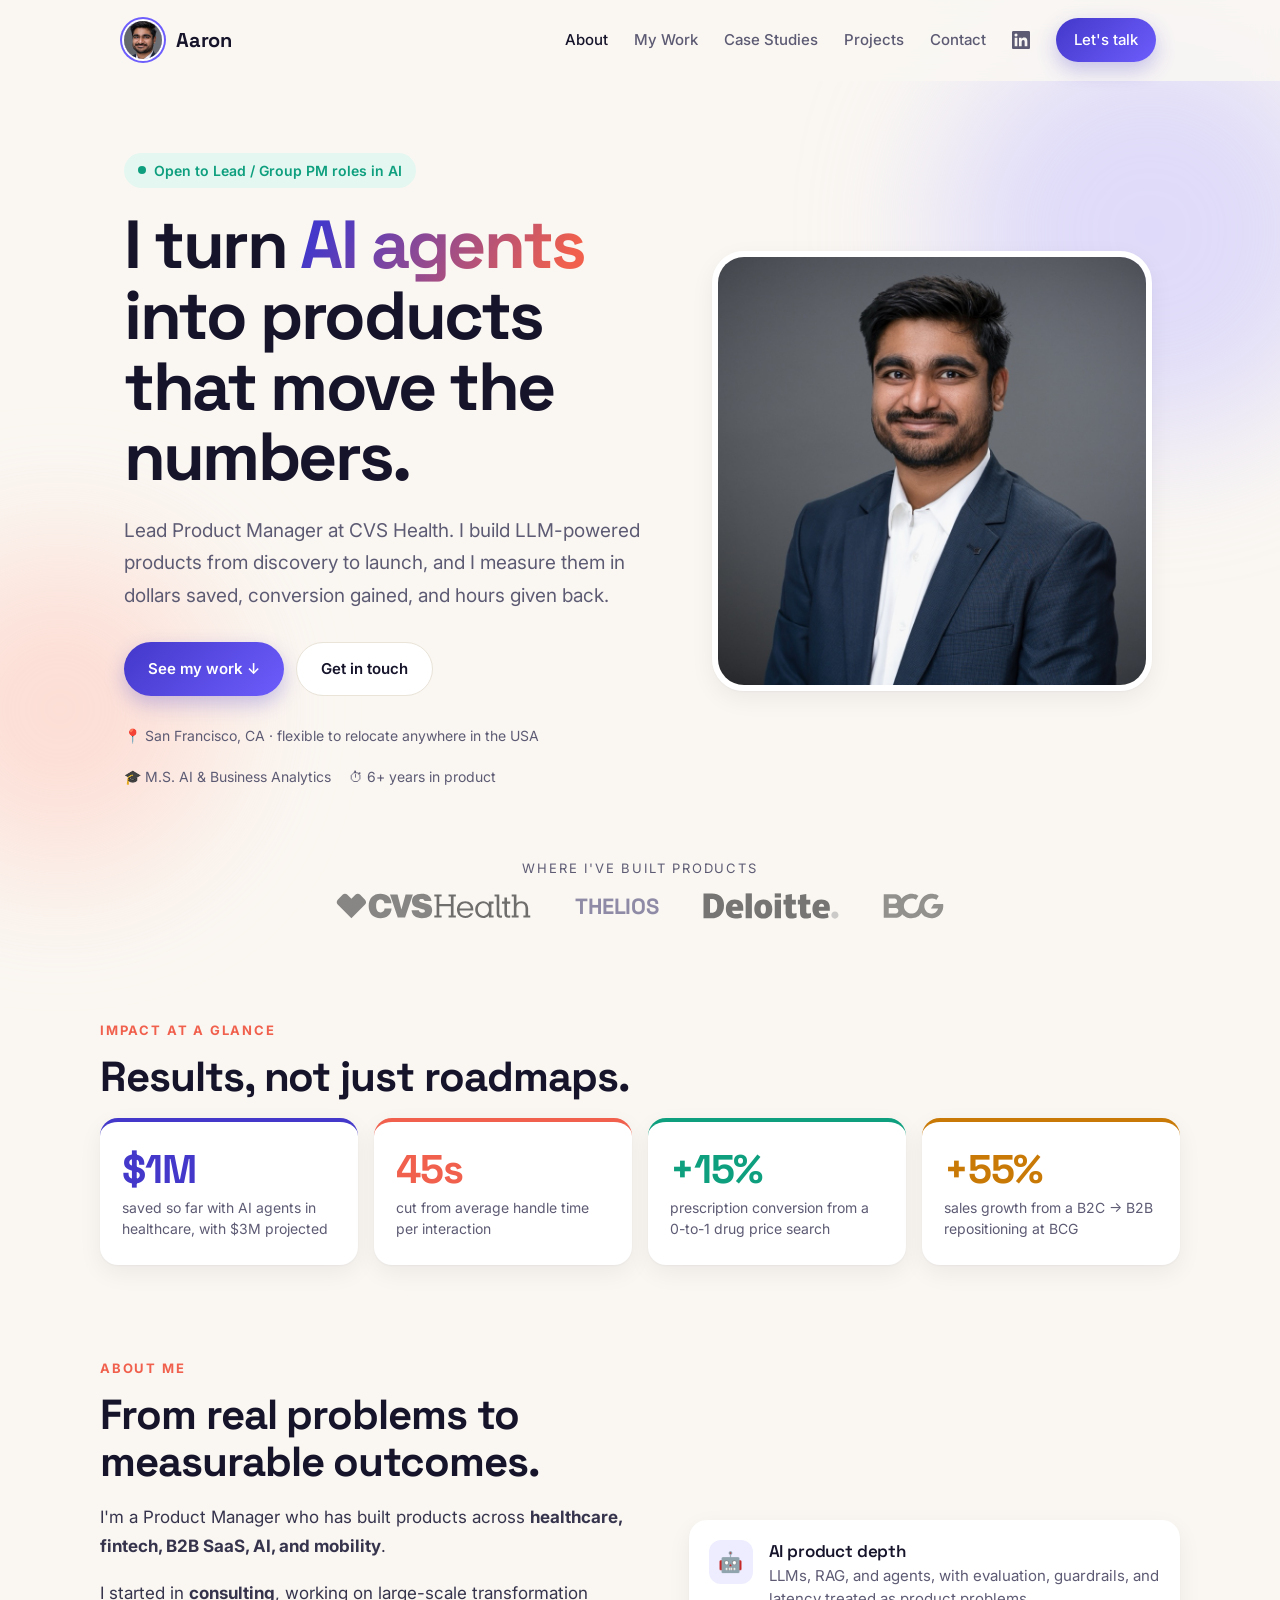
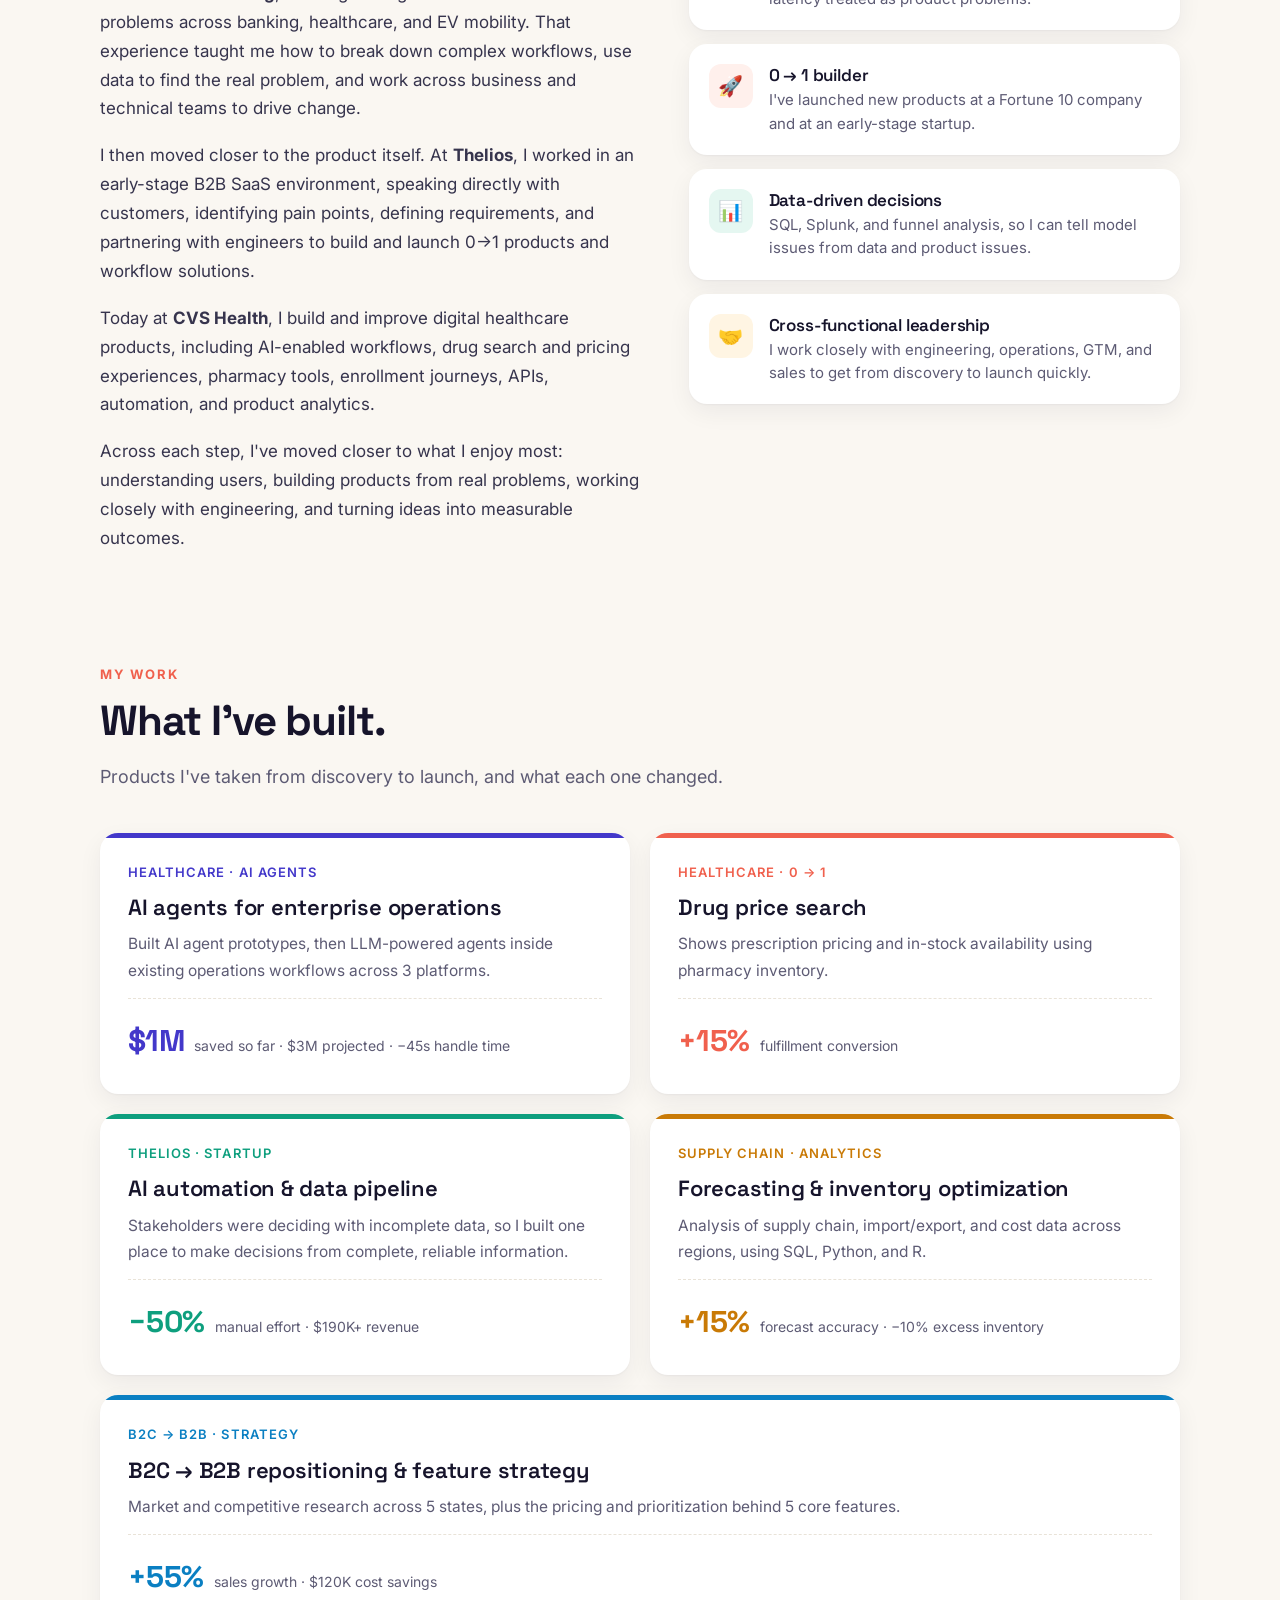
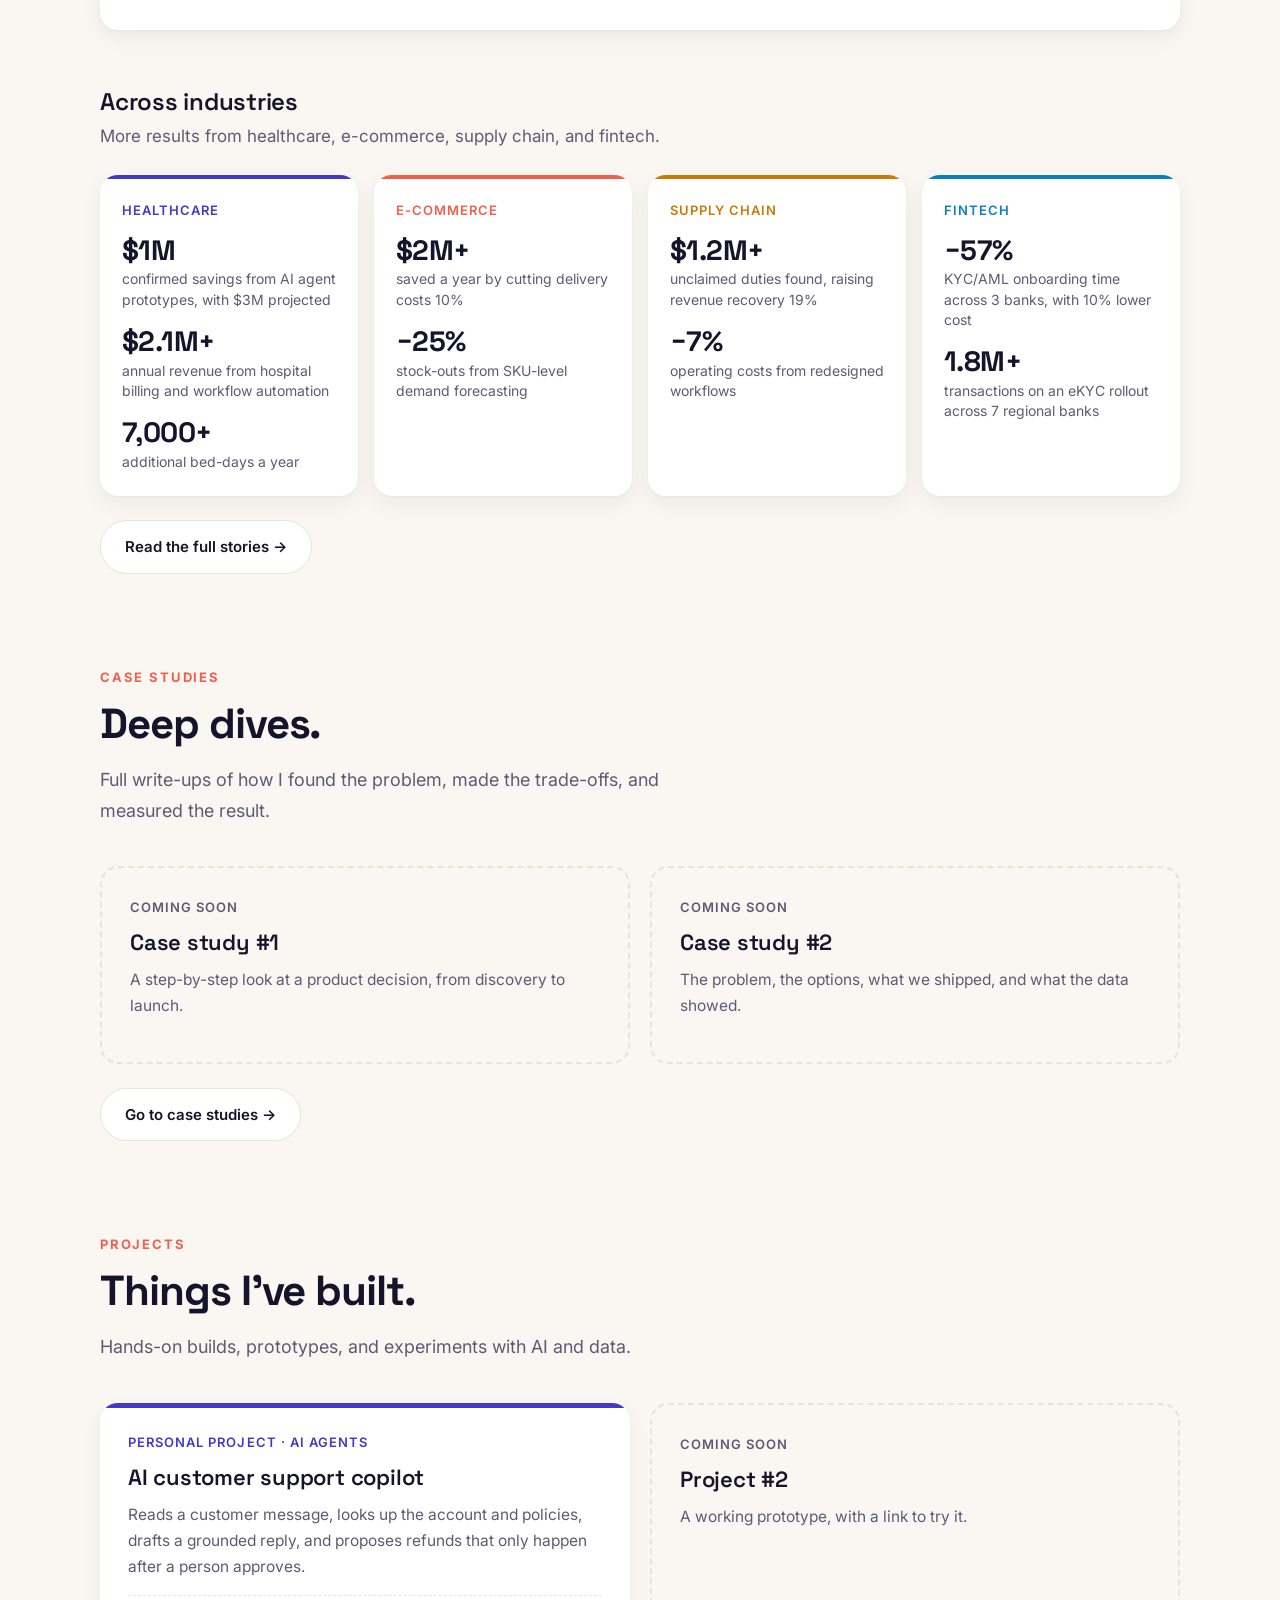
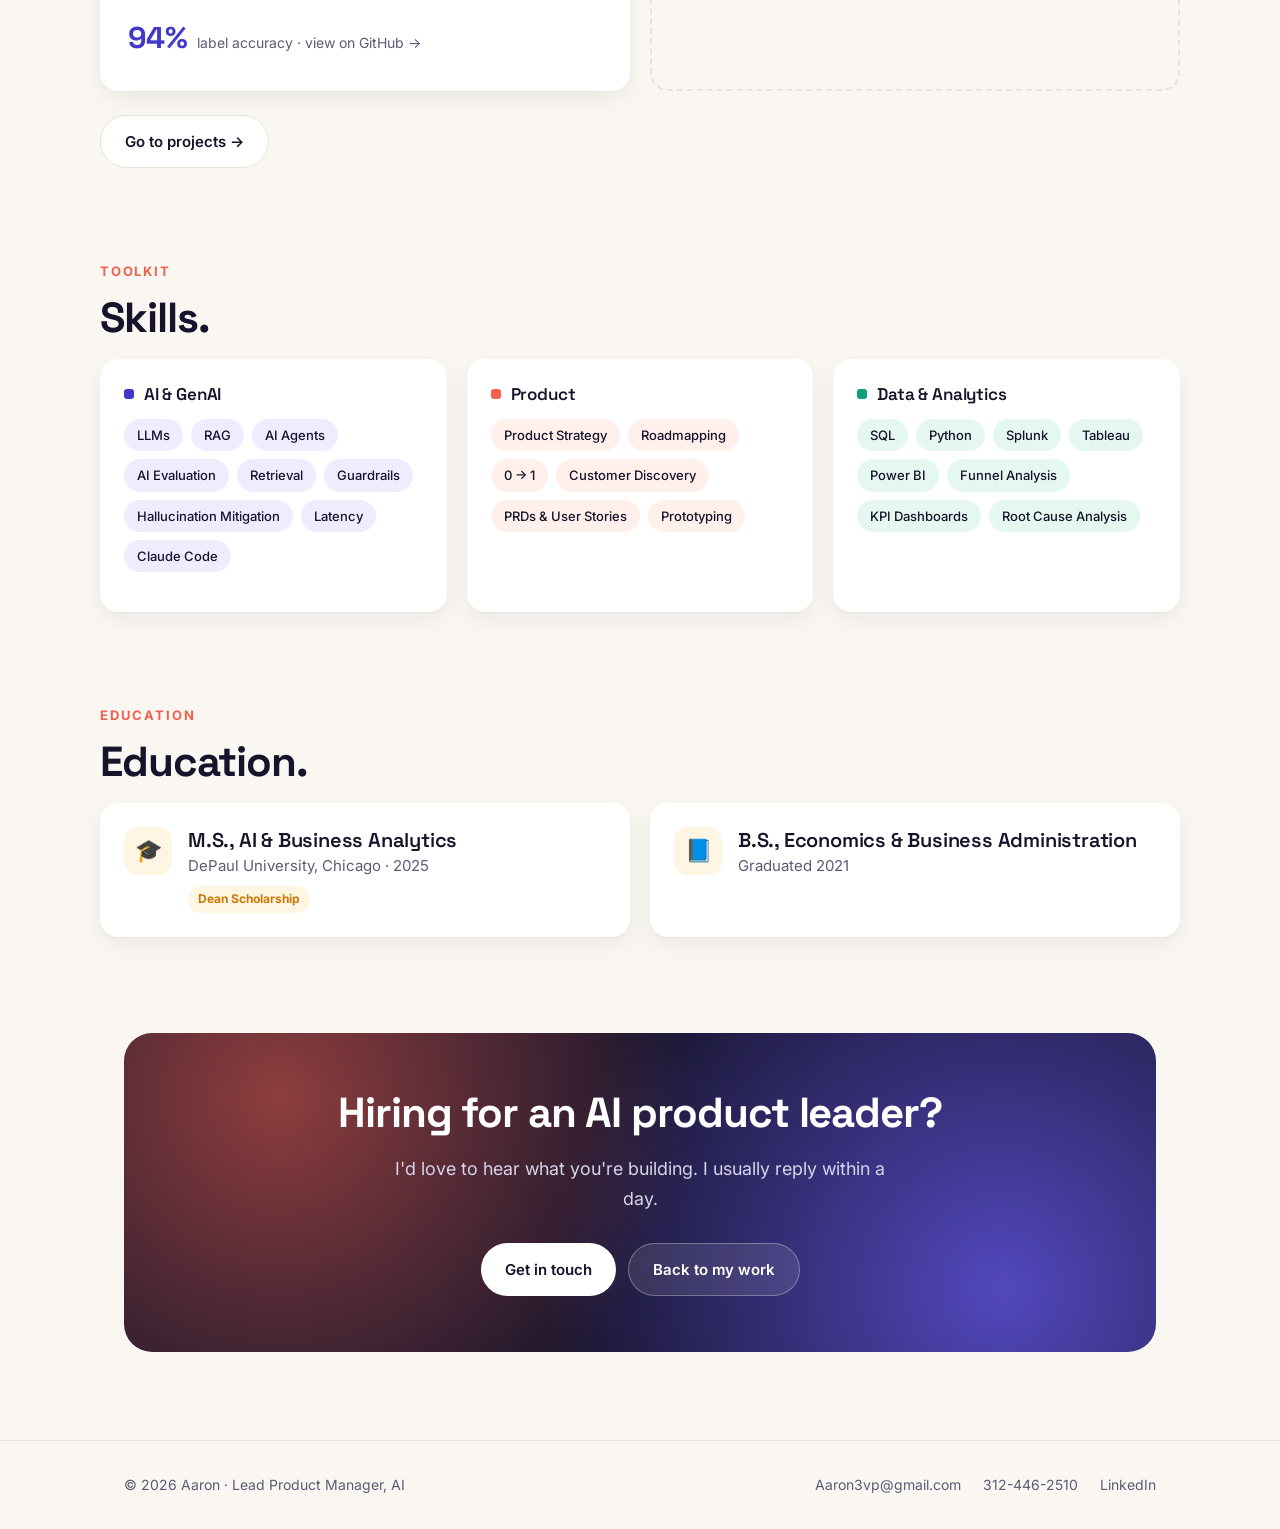
==== commit 980ca41e: "Relabel My Work cards: Thelios and B2C → B2B Co-Authored-By: Claude Opus 5.5 <noreply@anthropic.com>" ====
--- a/index.html
+++ b/index.html
@@ -131,8 +131,8 @@
           <p>Shows prescription pricing and in-stock availability using pharmacy inventory.</p>
           <div class="result"><strong>+15%</strong><span>fulfillment conversion</span></div>
         </a>
-        <a href="projects.html#b2b-saas" class="case reveal c-mint" style="text-decoration:none">
-          <div class="meta">B2B SaaS · Startup</div>
+        <a href="projects.html#thelios" class="case reveal c-mint" style="text-decoration:none">
+          <div class="meta">Thelios · Startup</div>
           <h3>AI automation &amp; data pipeline</h3>
           <p>Stakeholders were deciding with incomplete data, so I built one place to make decisions from complete, reliable information.</p>
           <div class="result"><strong>−50%</strong><span>manual effort · $190K+ revenue</span></div>
@@ -143,8 +143,8 @@
           <p>Analysis of supply chain, import/export, and cost data across regions, using SQL, Python, and R.</p>
           <div class="result"><strong>+15%</strong><span>forecast accuracy · −10% excess inventory</span></div>
         </a>
-        <a href="projects.html#ev-mobility" class="case reveal c-sky" style="text-decoration:none">
-          <div class="meta">EV Mobility · Strategy</div>
+        <a href="projects.html#b2c-to-b2b" class="case reveal c-sky" style="text-decoration:none">
+          <div class="meta">B2C → B2B · Strategy</div>
           <h3>B2C → B2B repositioning &amp; feature strategy</h3>
           <p>Market and competitive research across 5 states, plus the pricing and prioritization behind 5 core features.</p>
           <div class="result"><strong>+55%</strong><span>sales growth · $120K cost savings</span></div>
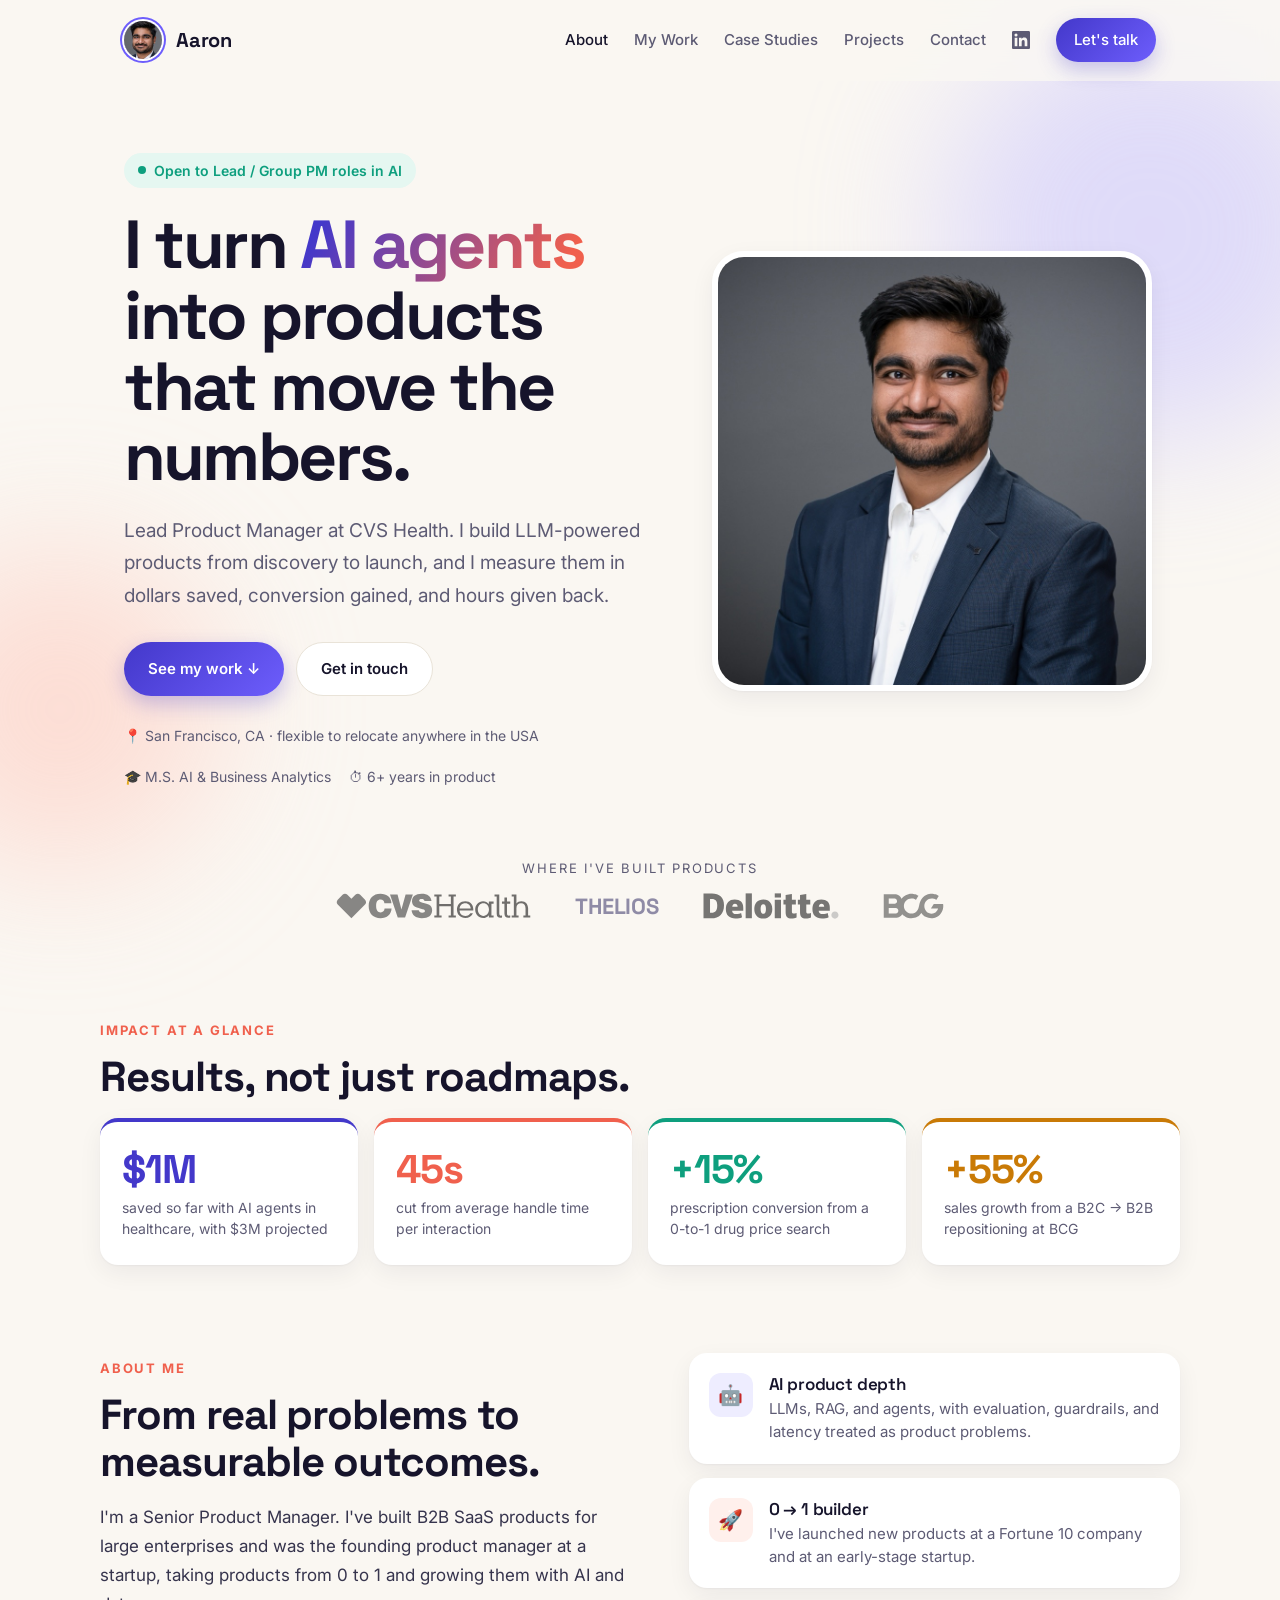
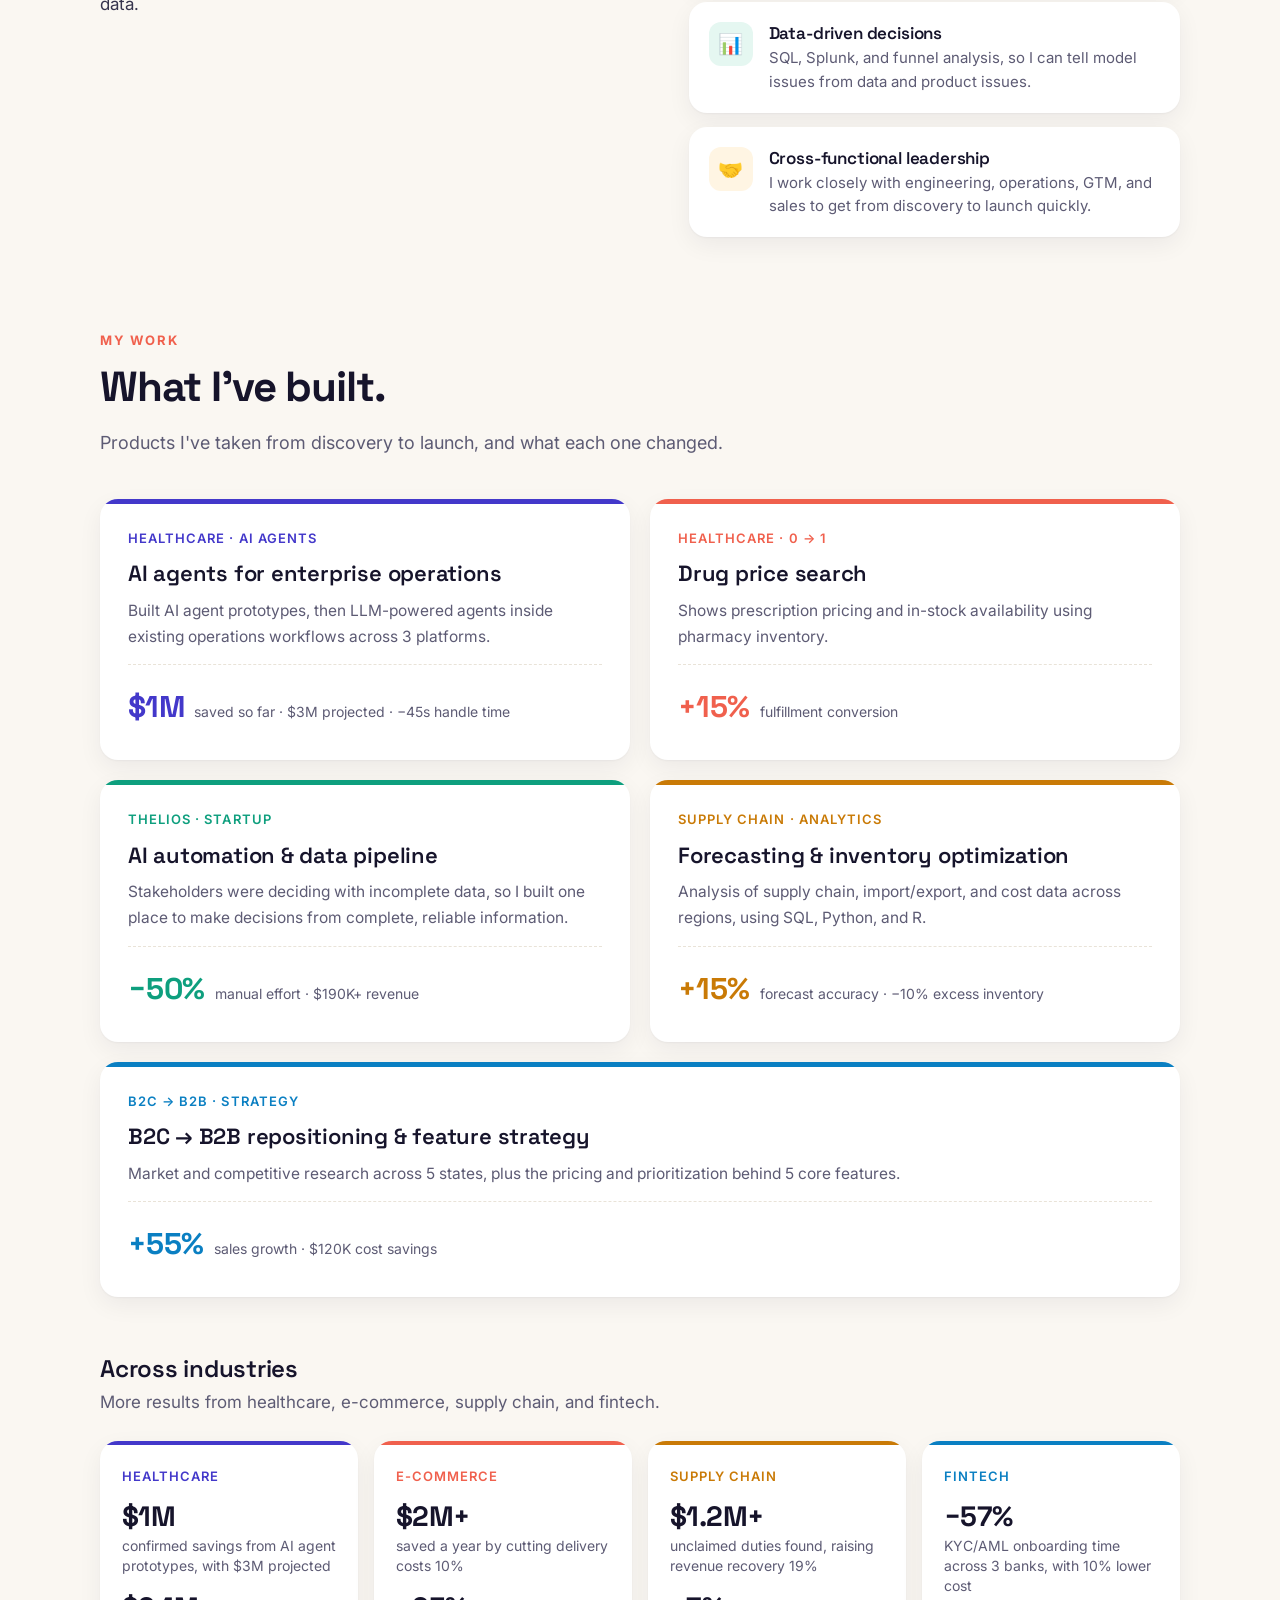
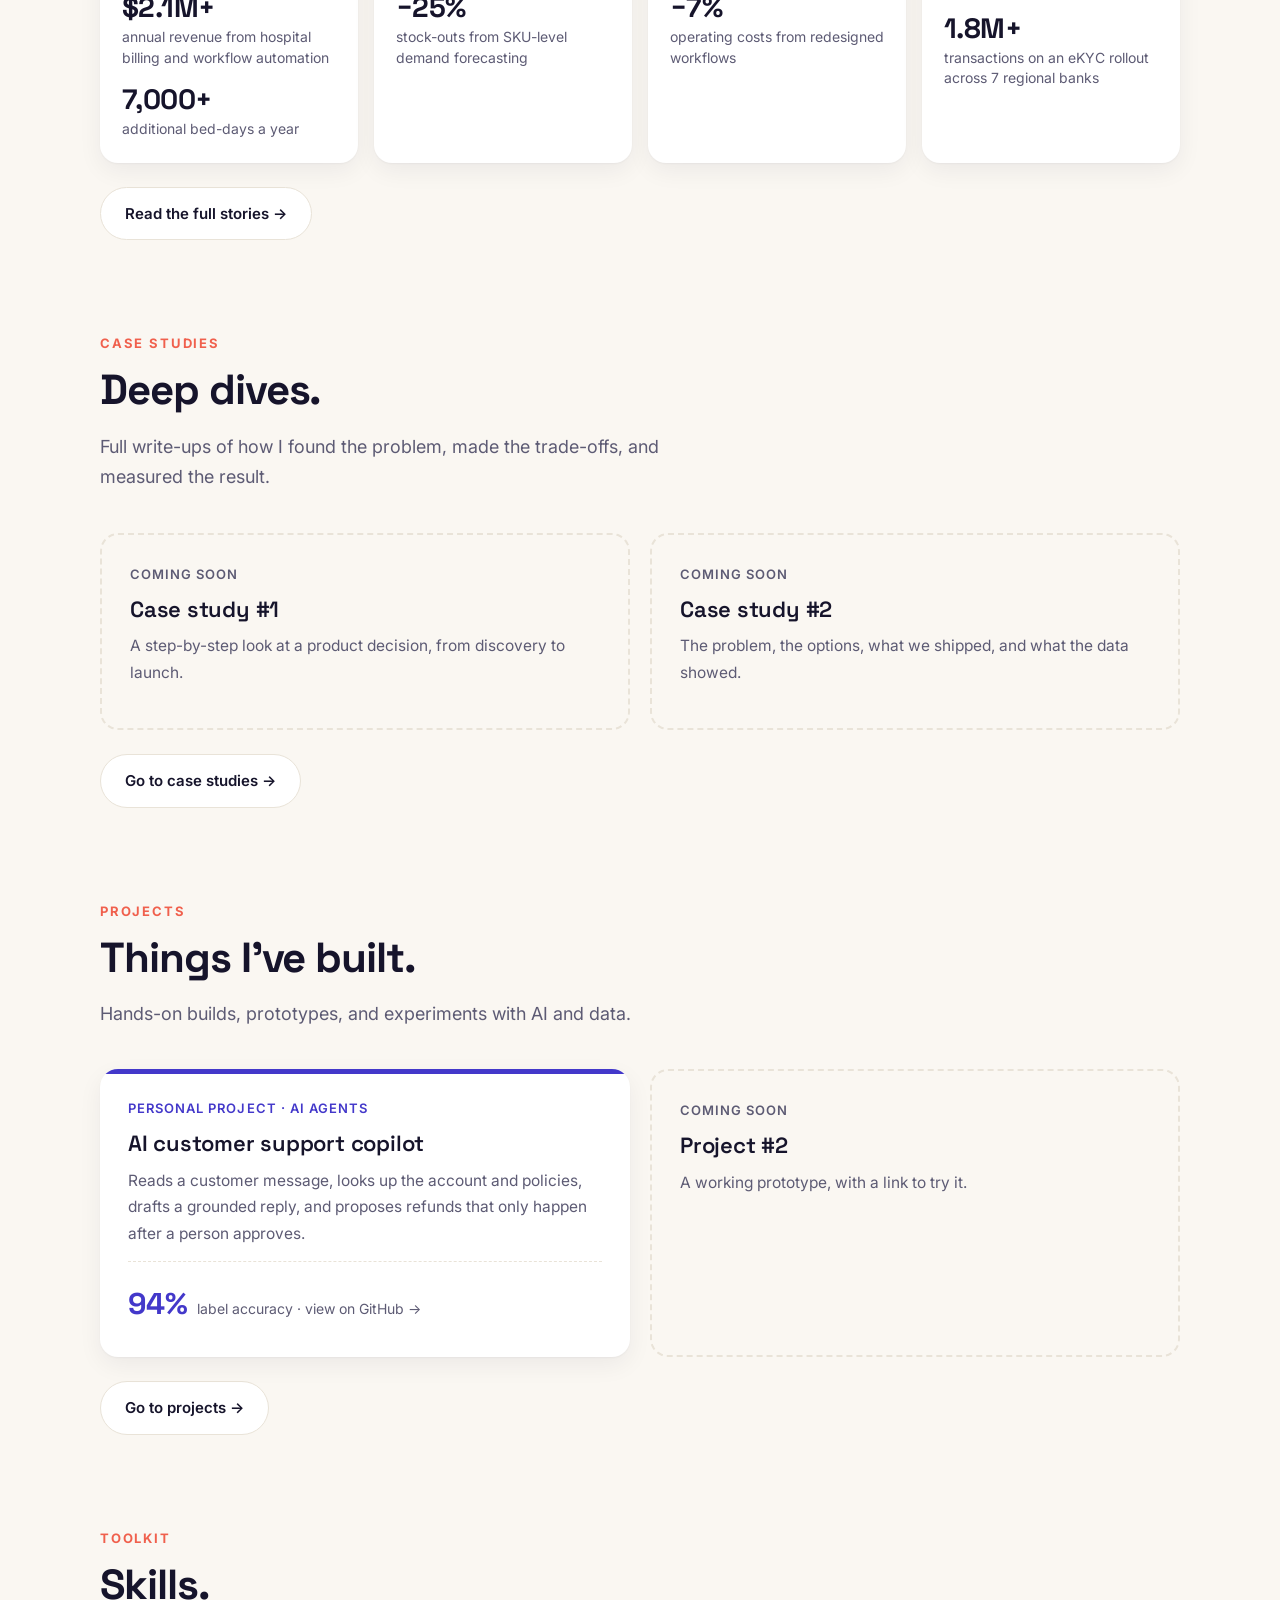
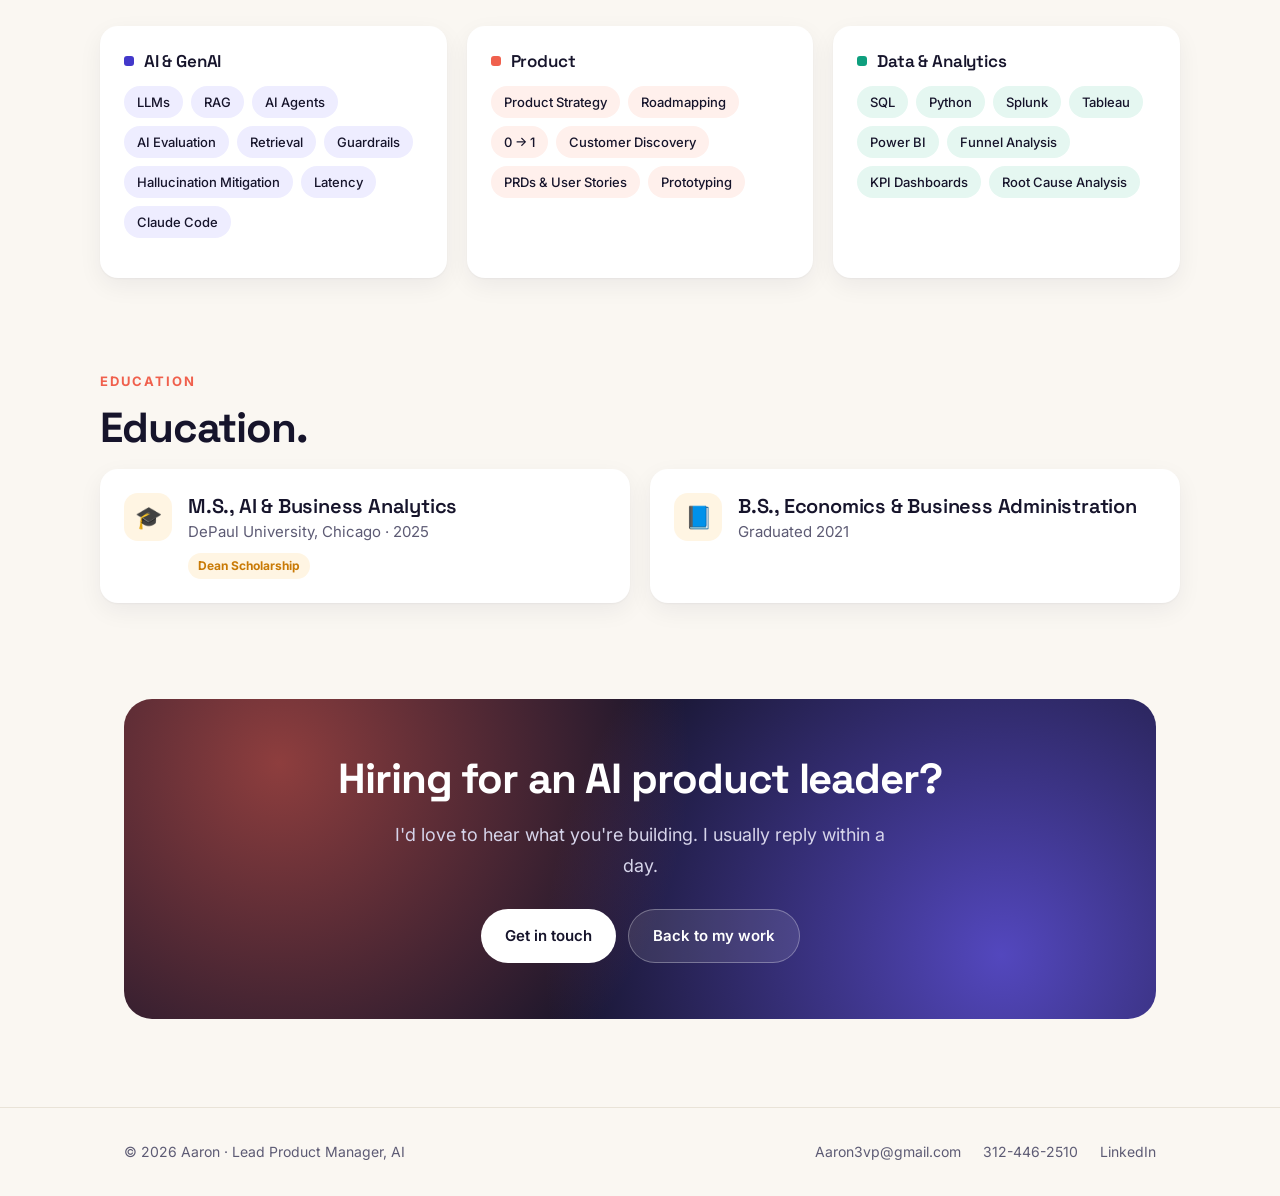
==== commit c492e9af: "Shorten About me to a single summary Co-Authored-By: Claude Opus 5.5 <noreply@anthropic.com>" ====
--- a/index.html
+++ b/index.html
@@ -69,25 +69,8 @@
           <span class="eyebrow">About me</span>
           <h2>From real problems to measurable outcomes.</h2>
           <p>
-            I'm a Product Manager who has built products across <b>healthcare, fintech, B2B SaaS, AI, and mobility</b>.
-          </p>
-          <p>
-            I started in <b>consulting</b>, working on large-scale transformation problems across banking, healthcare,
-            and EV mobility. That experience taught me how to break down complex workflows, use data to find the real
-            problem, and work across business and technical teams to drive change.
-          </p>
-          <p>
-            I then moved closer to the product itself. At <b>Thelios</b>, I worked in an early-stage B2B SaaS environment,
-            speaking directly with customers, identifying pain points, defining requirements, and partnering with engineers
-            to build and launch 0→1 products and workflow solutions.
-          </p>
-          <p>
-            Today at <b>CVS Health</b>, I build and improve digital healthcare products, including AI-enabled workflows,
-            drug search and pricing experiences, pharmacy tools, enrollment journeys, APIs, automation, and product analytics.
-          </p>
-          <p>
-            Across each step, I've moved closer to what I enjoy most: understanding users, building products from real
-            problems, working closely with engineering, and turning ideas into measurable outcomes.
+            I'm a Senior Product Manager. I've built B2B SaaS products for large enterprises and was the founding
+            product manager at a startup, taking products from 0 to 1 and growing them with AI and data.
           </p>
         </div>
         <div class="strengths">
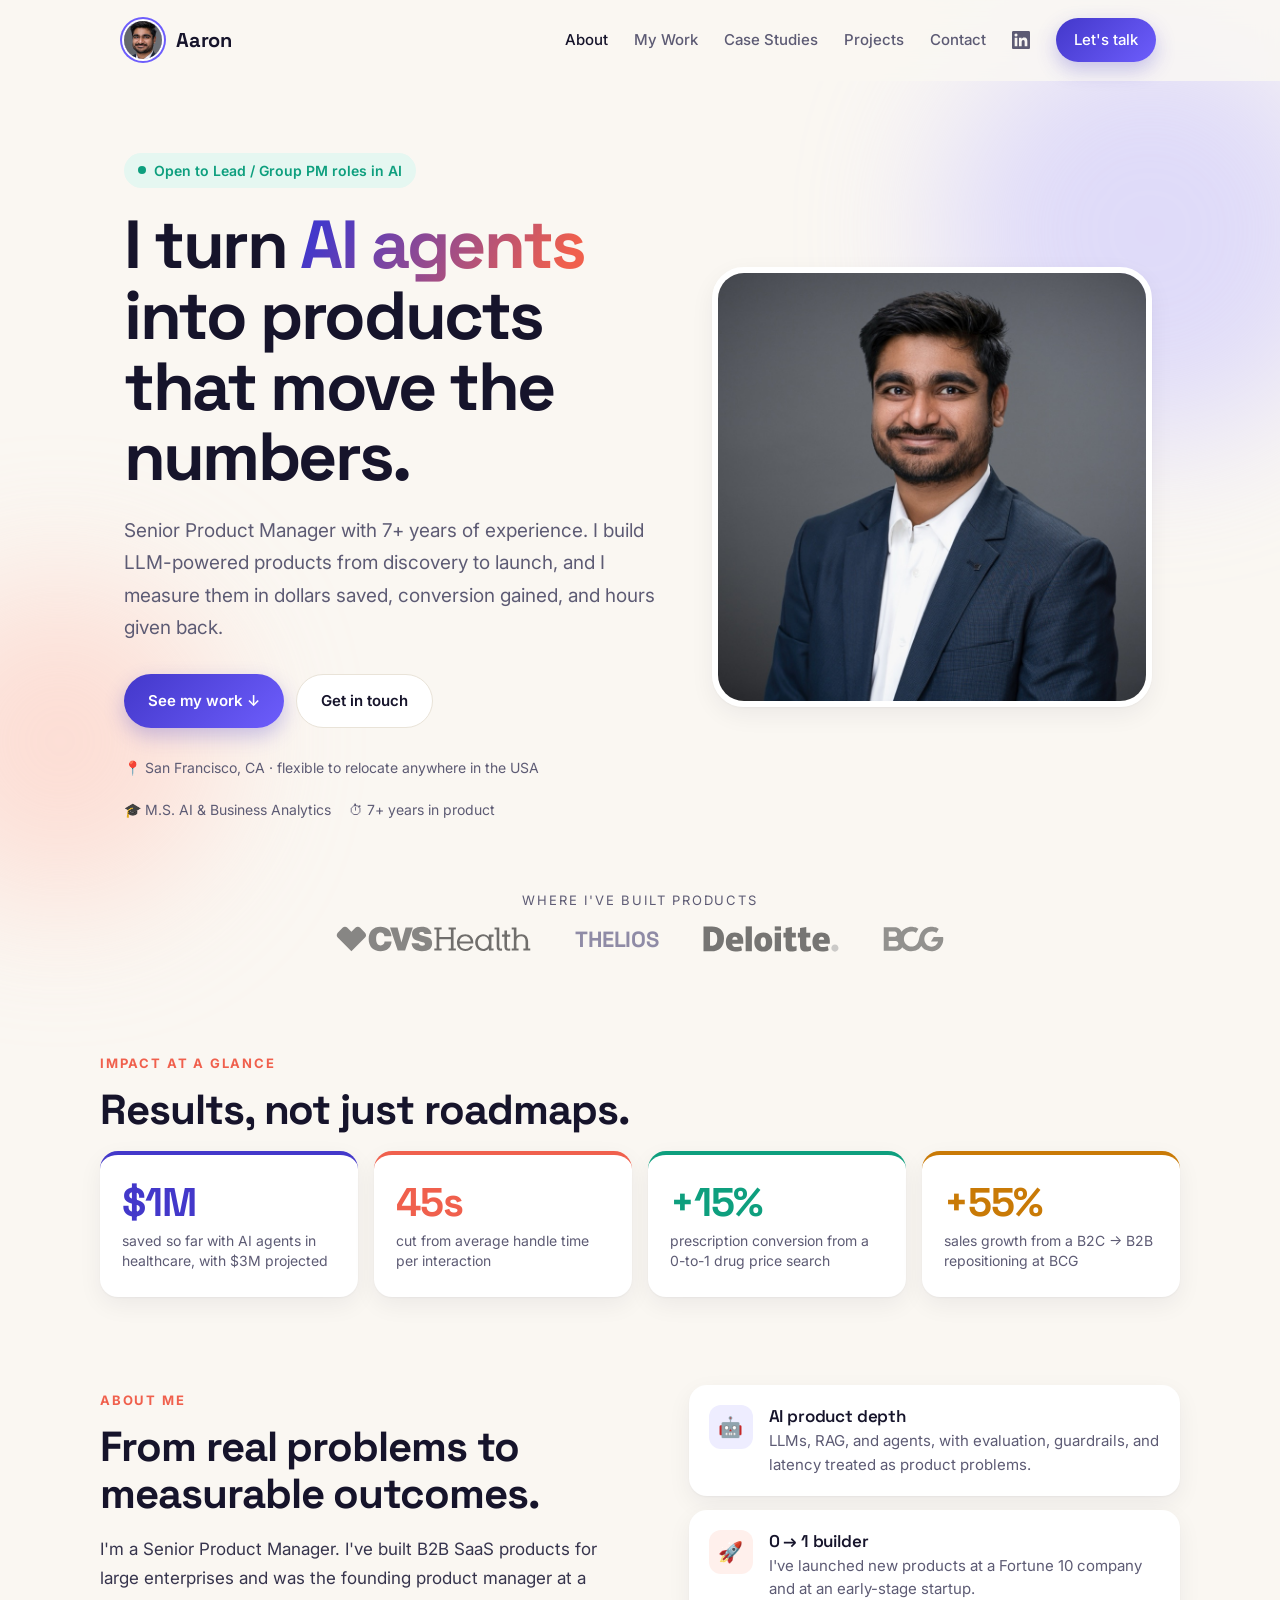
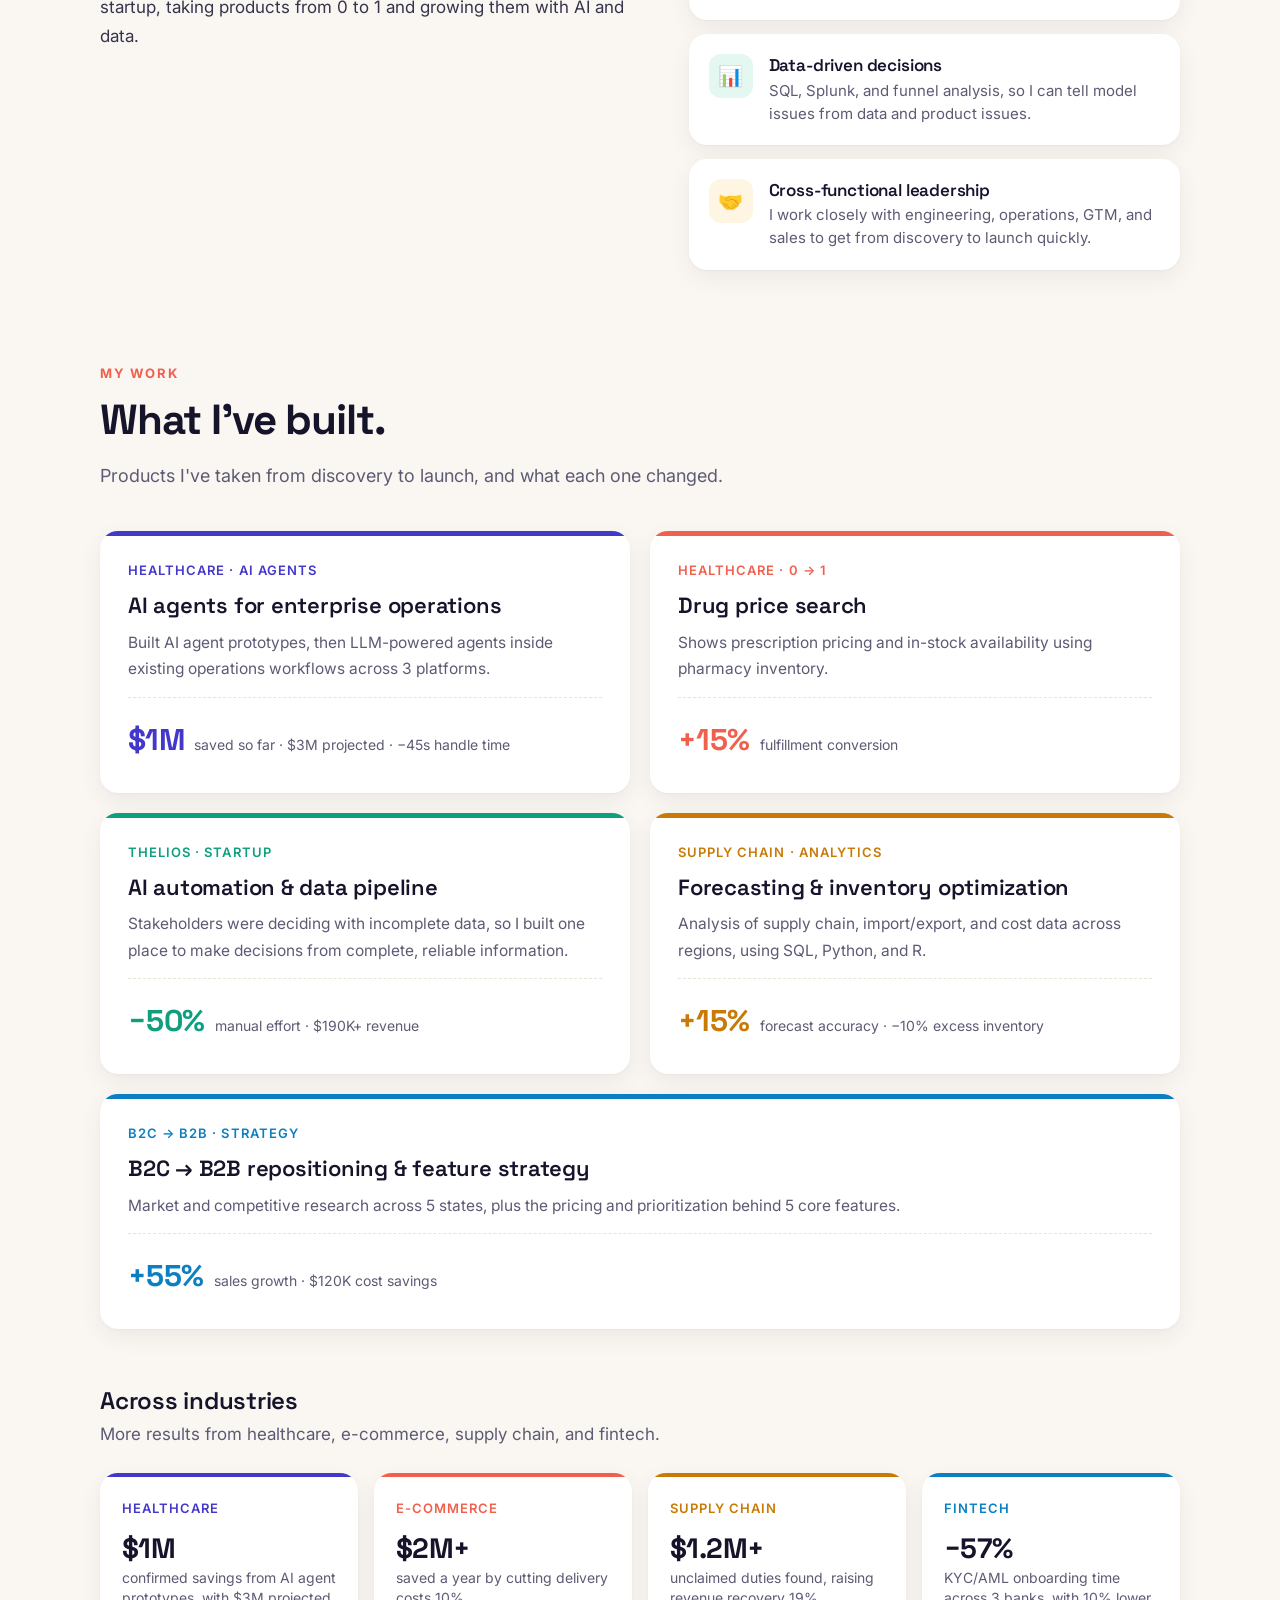
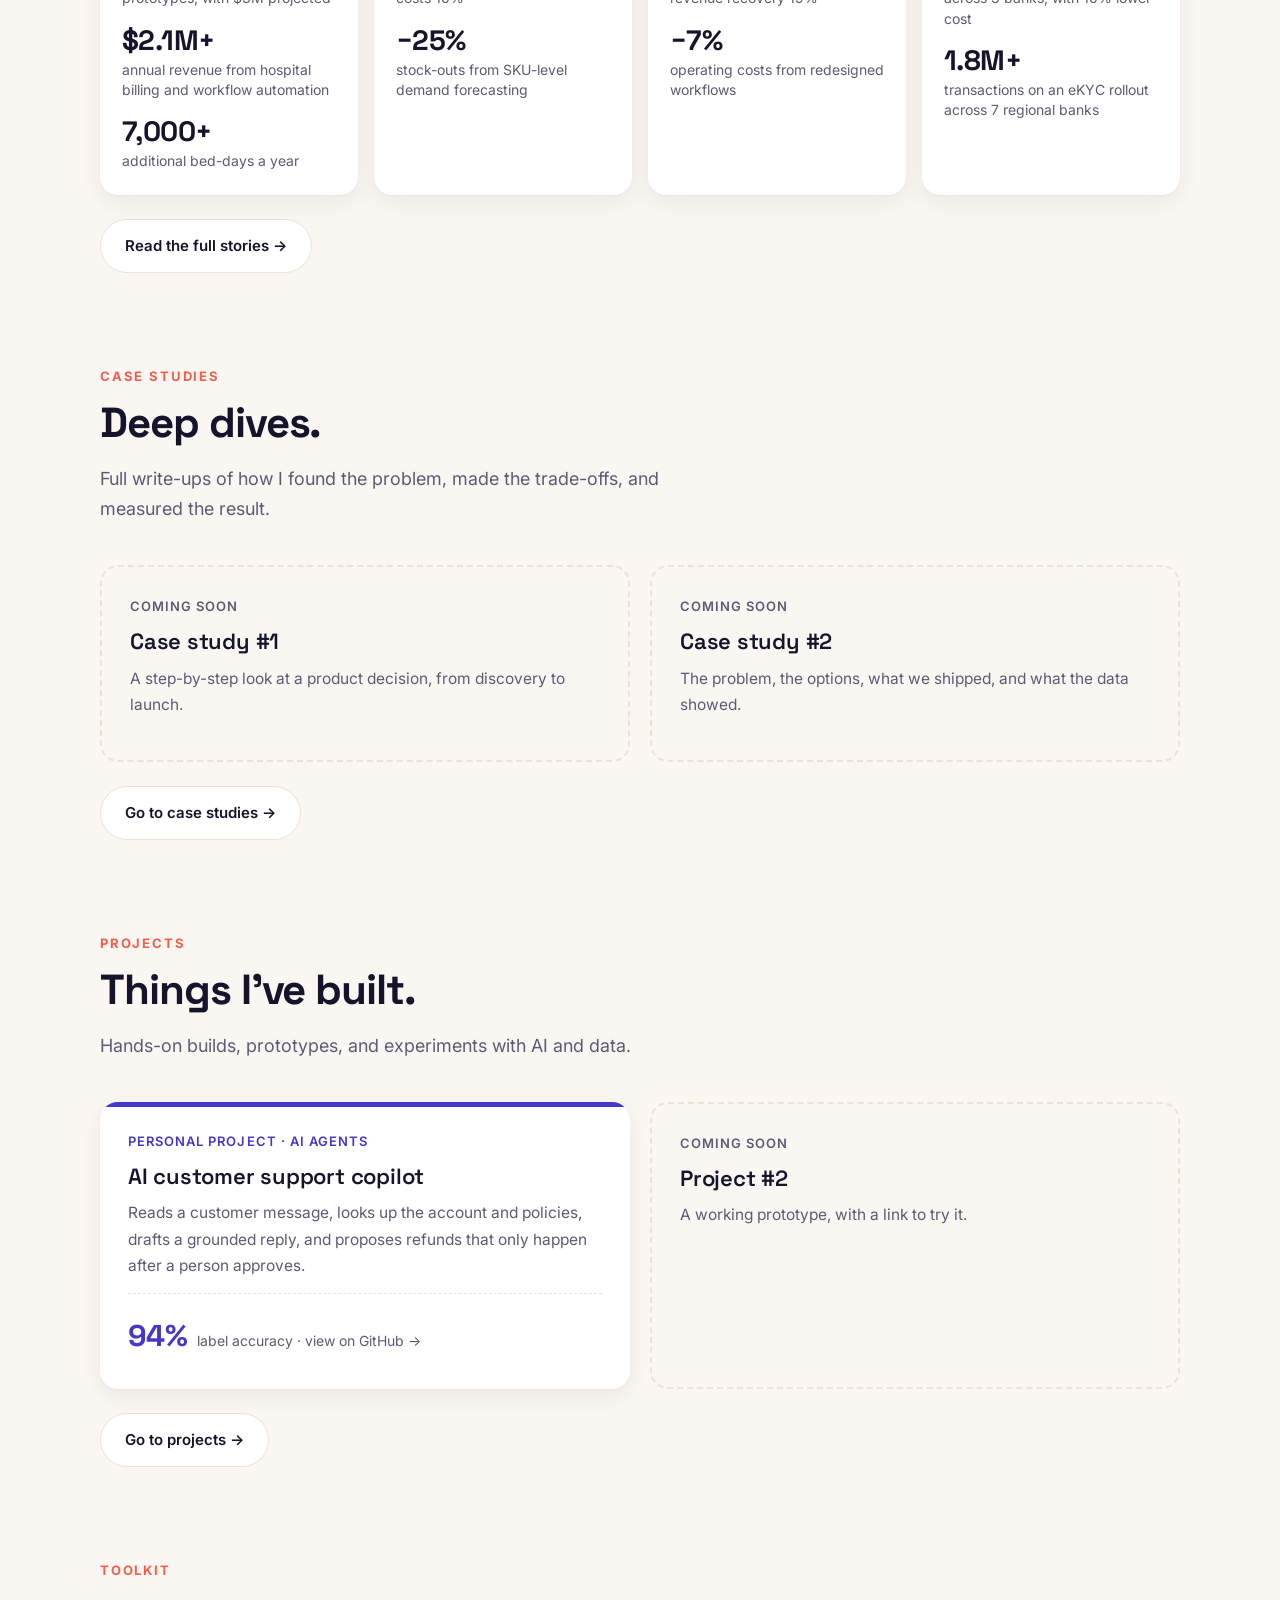
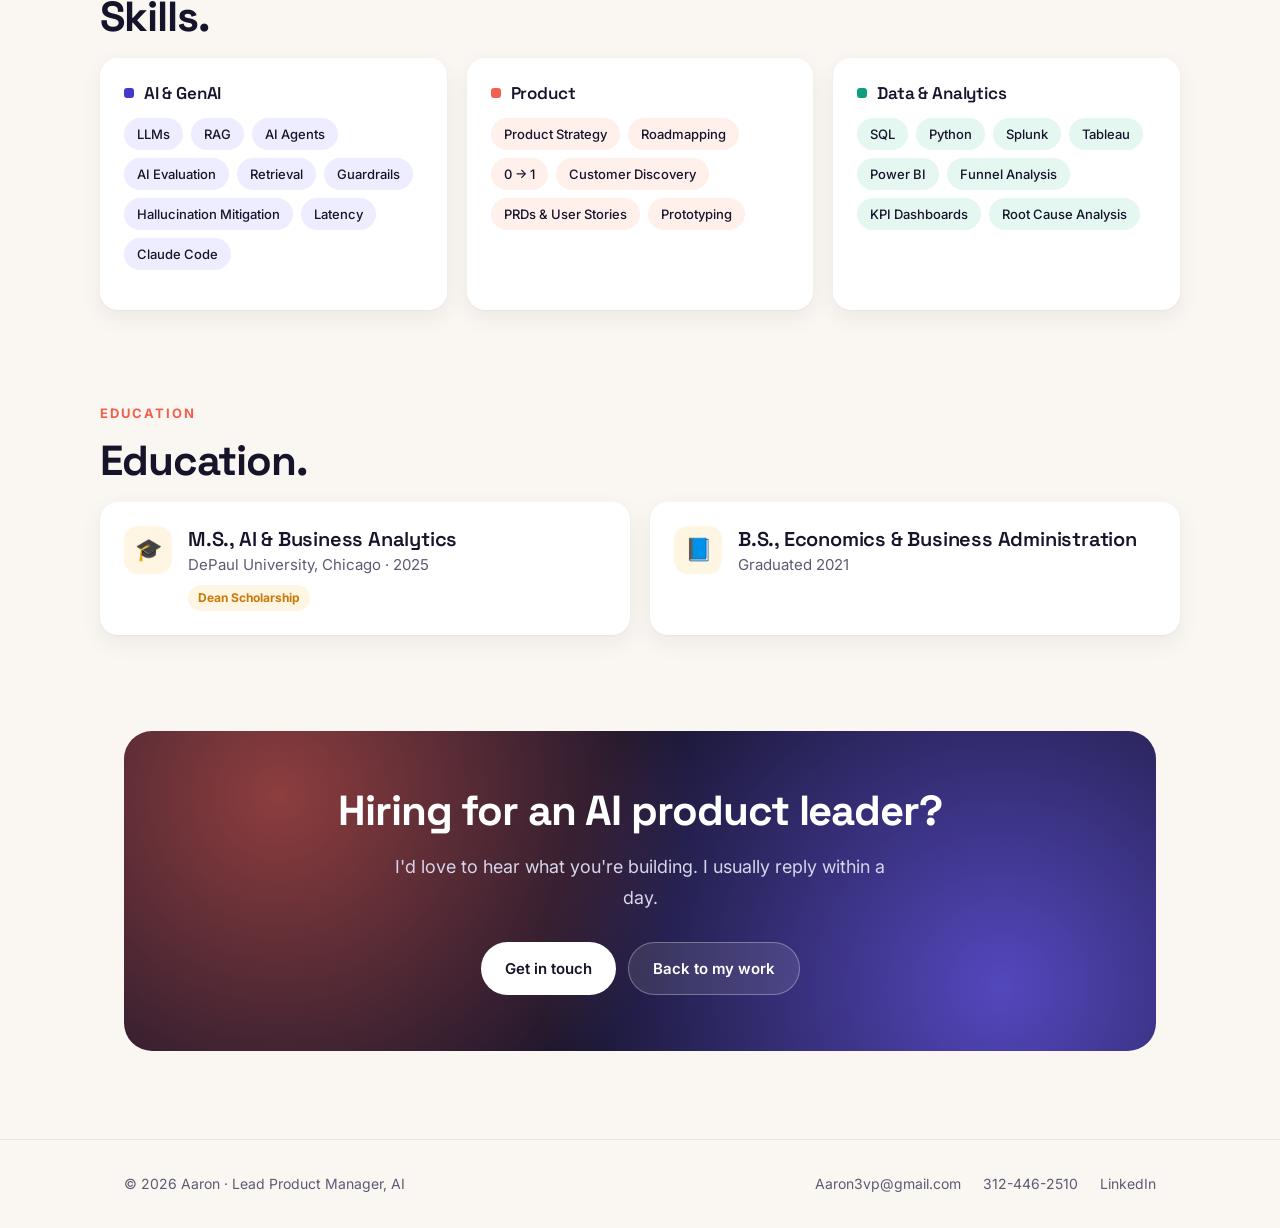
==== commit ddf90a59: "Update hero intro to Senior Product Manager with 7+ years Co-Authored-By: Claude Opus 5.5 <noreply@a" ====
--- a/index.html
+++ b/index.html
@@ -20,7 +20,7 @@
           <span class="badge"><span class="dot"></span>Open to Lead / Group PM roles in AI</span>
           <h1>I turn <span class="grad">AI agents</span> into products that move the numbers.</h1>
           <p class="sub">
-            Lead Product Manager at CVS Health. I build LLM-powered products from discovery to launch,
+            Senior Product Manager with 7+ years of experience. I build LLM-powered products from discovery to launch,
             and I measure them in dollars saved, conversion gained, and hours given back.
           </p>
           <div class="hero-ctas">
@@ -30,7 +30,7 @@
           <div class="hero-meta">
             <span>📍 San Francisco, CA · flexible to relocate anywhere in the USA</span>
             <span>🎓 M.S. AI &amp; Business Analytics</span>
-            <span>⏱ 6+ years in product</span>
+            <span>⏱ 7+ years in product</span>
           </div>
         </div>
         <div class="portrait">
